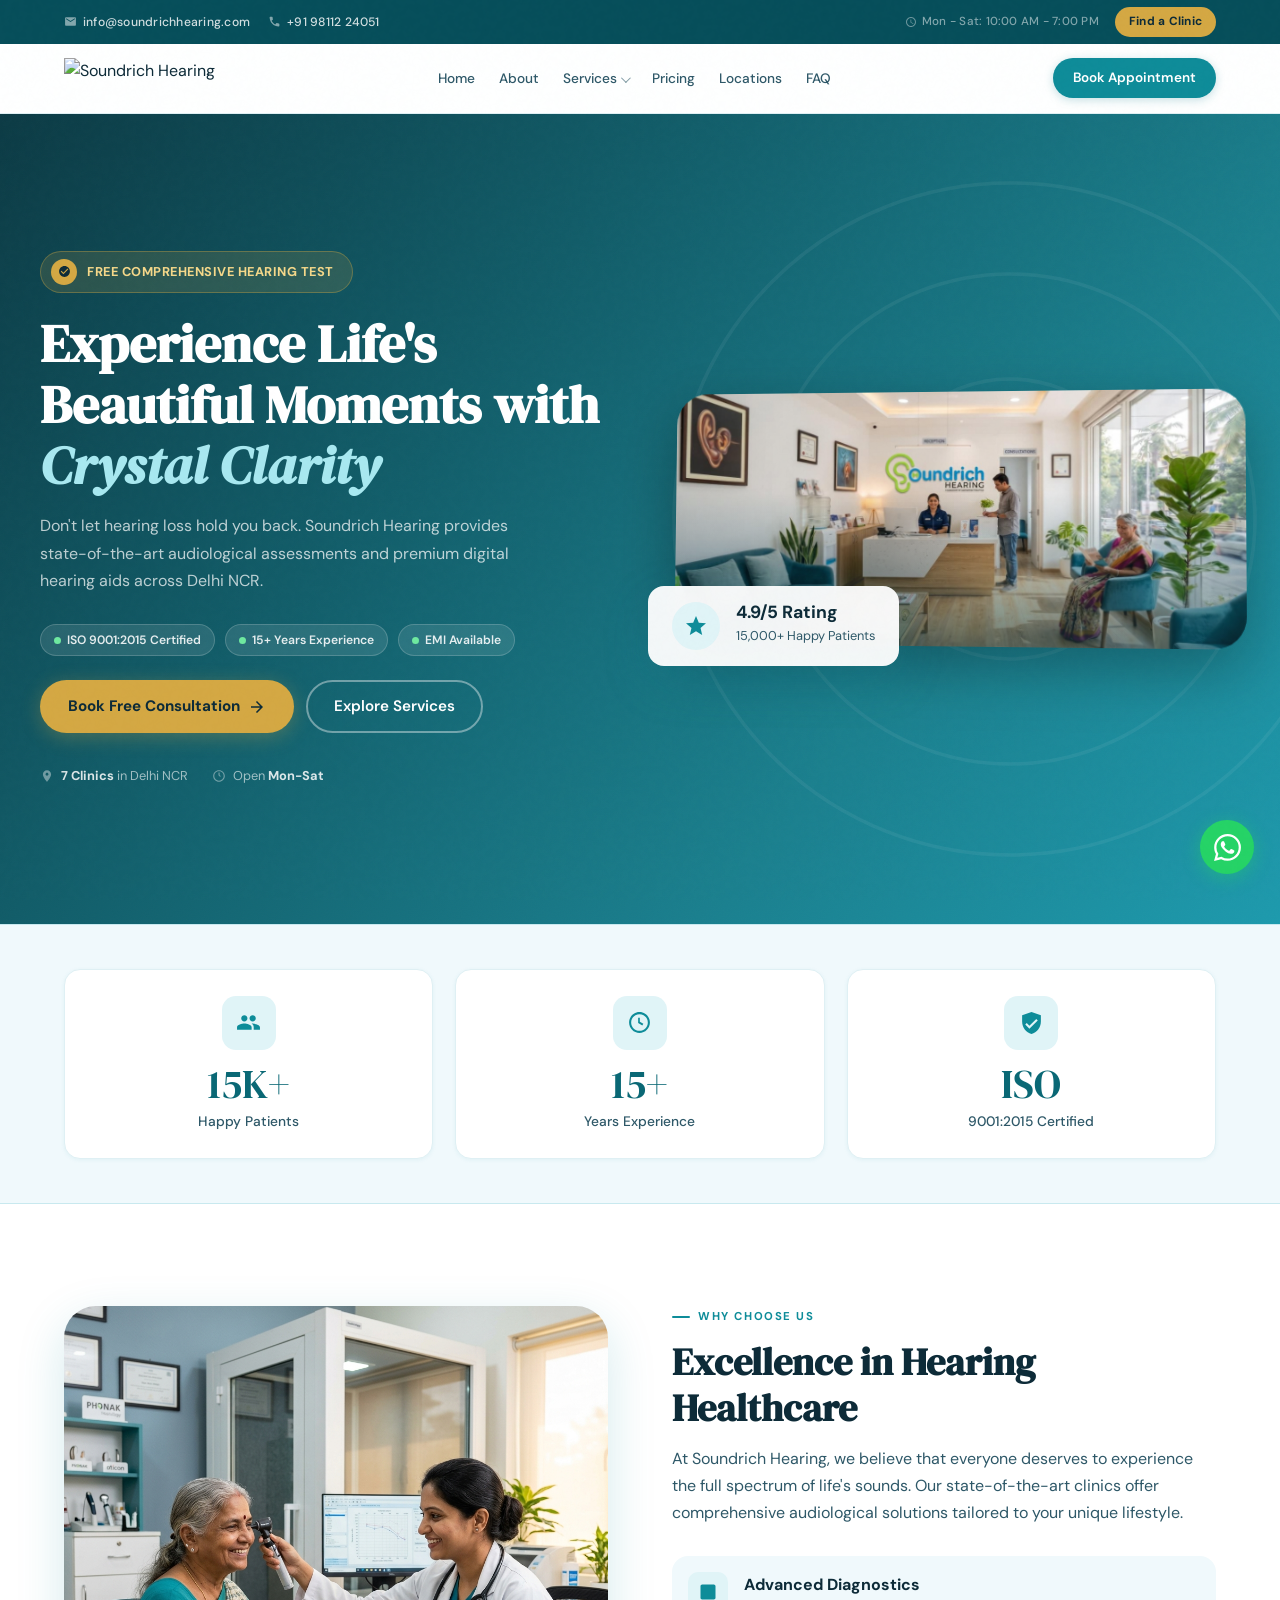
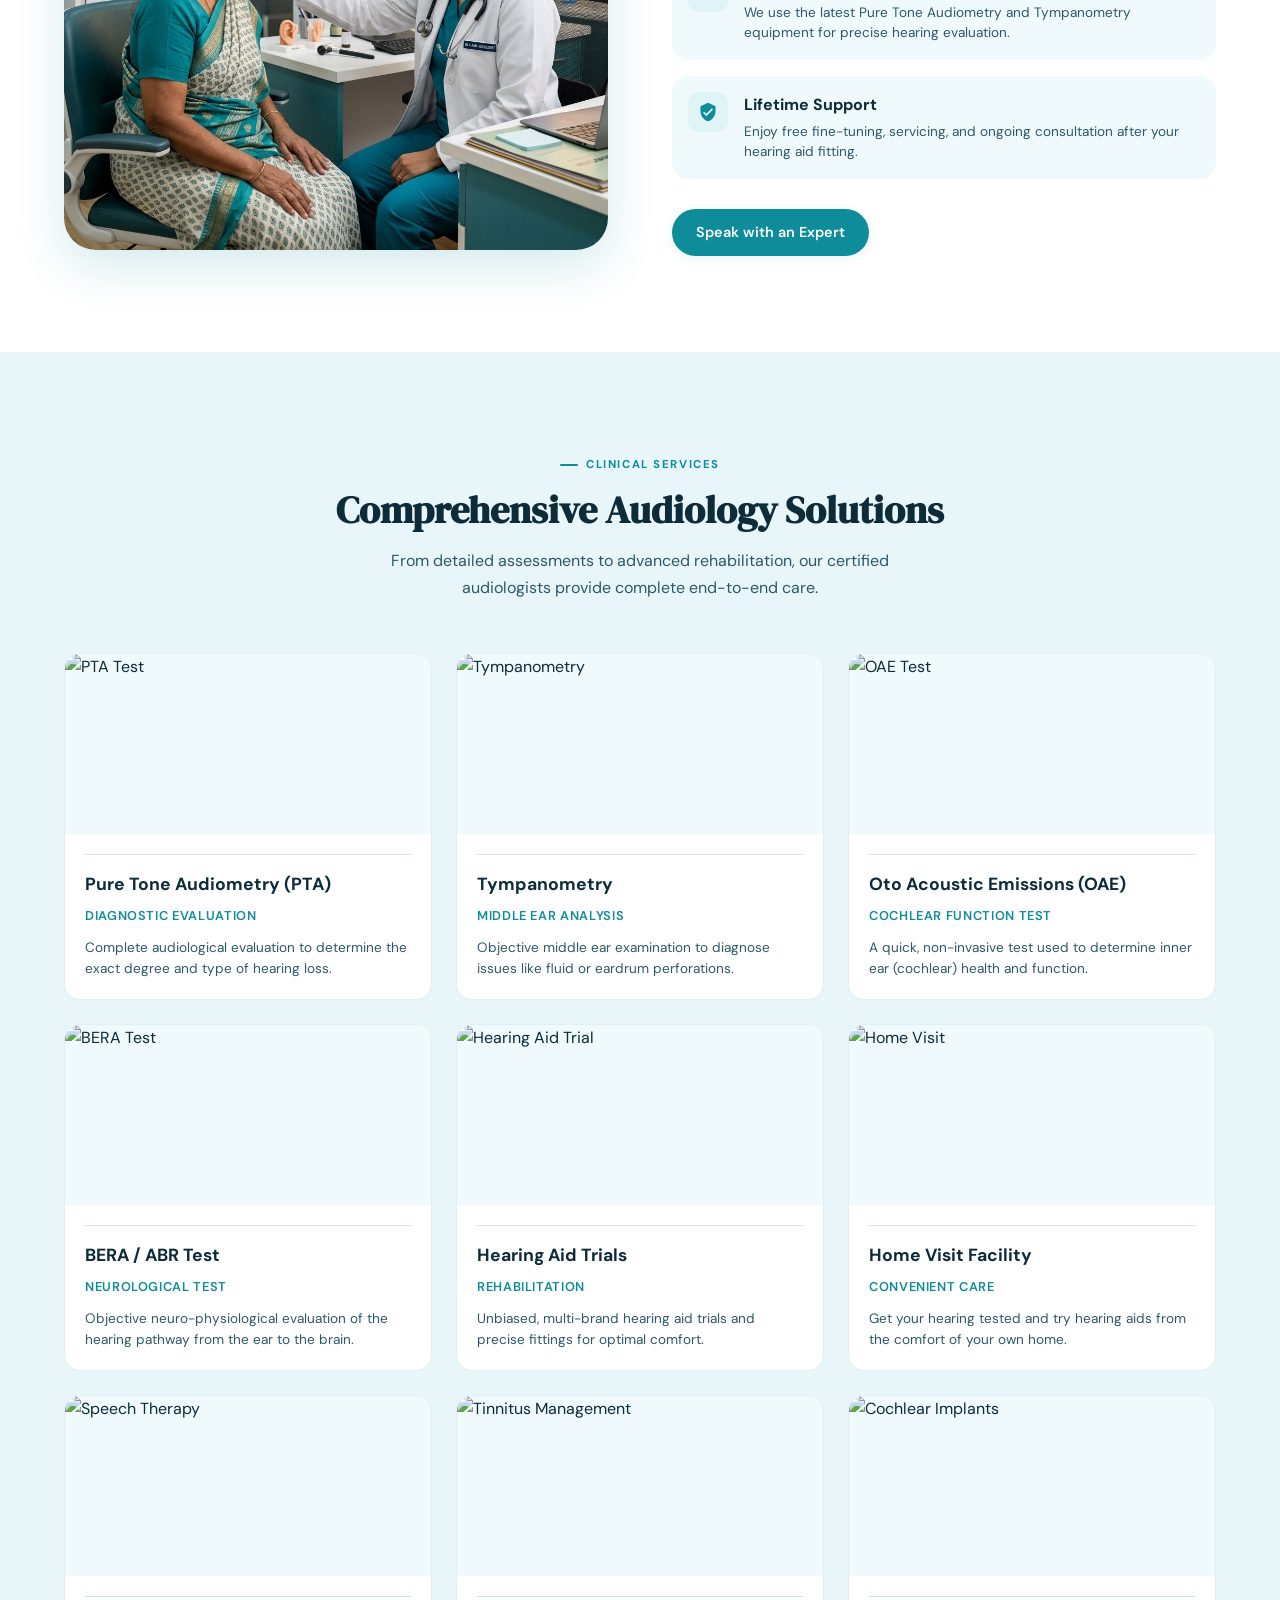
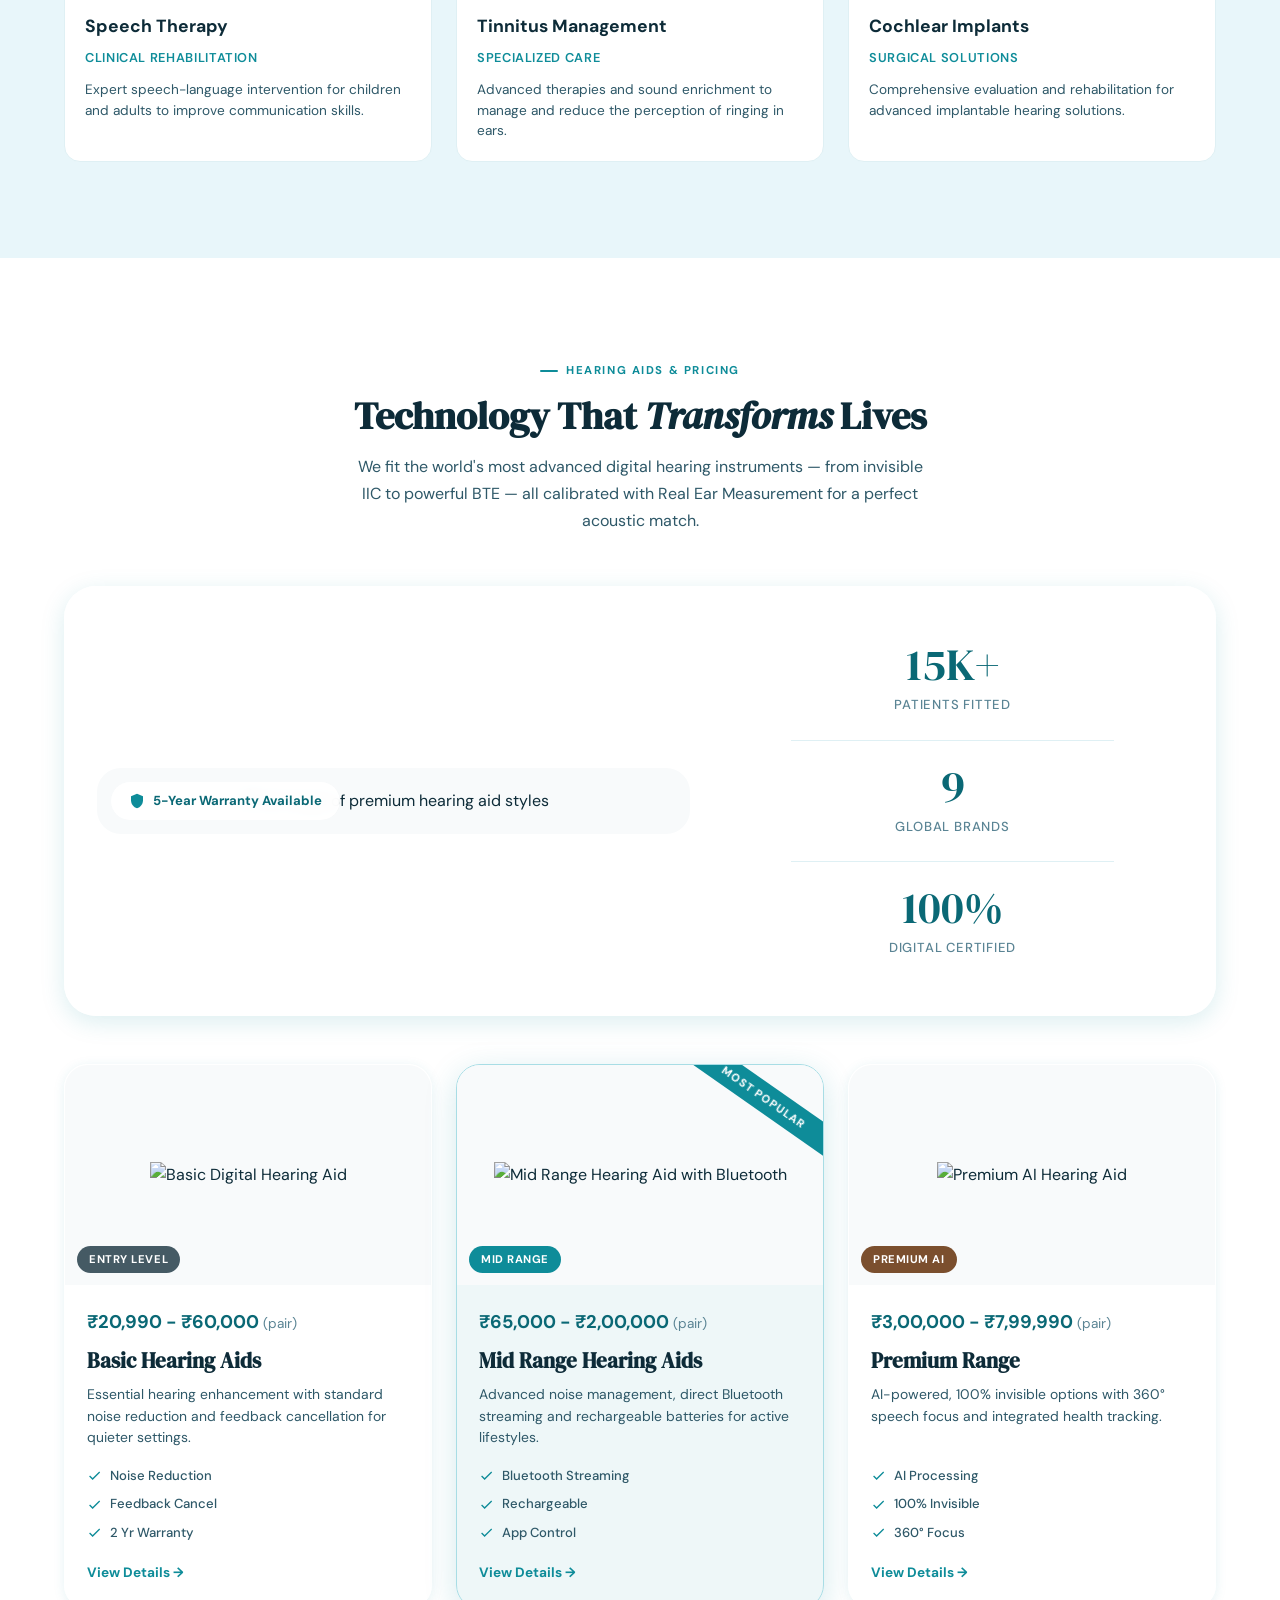
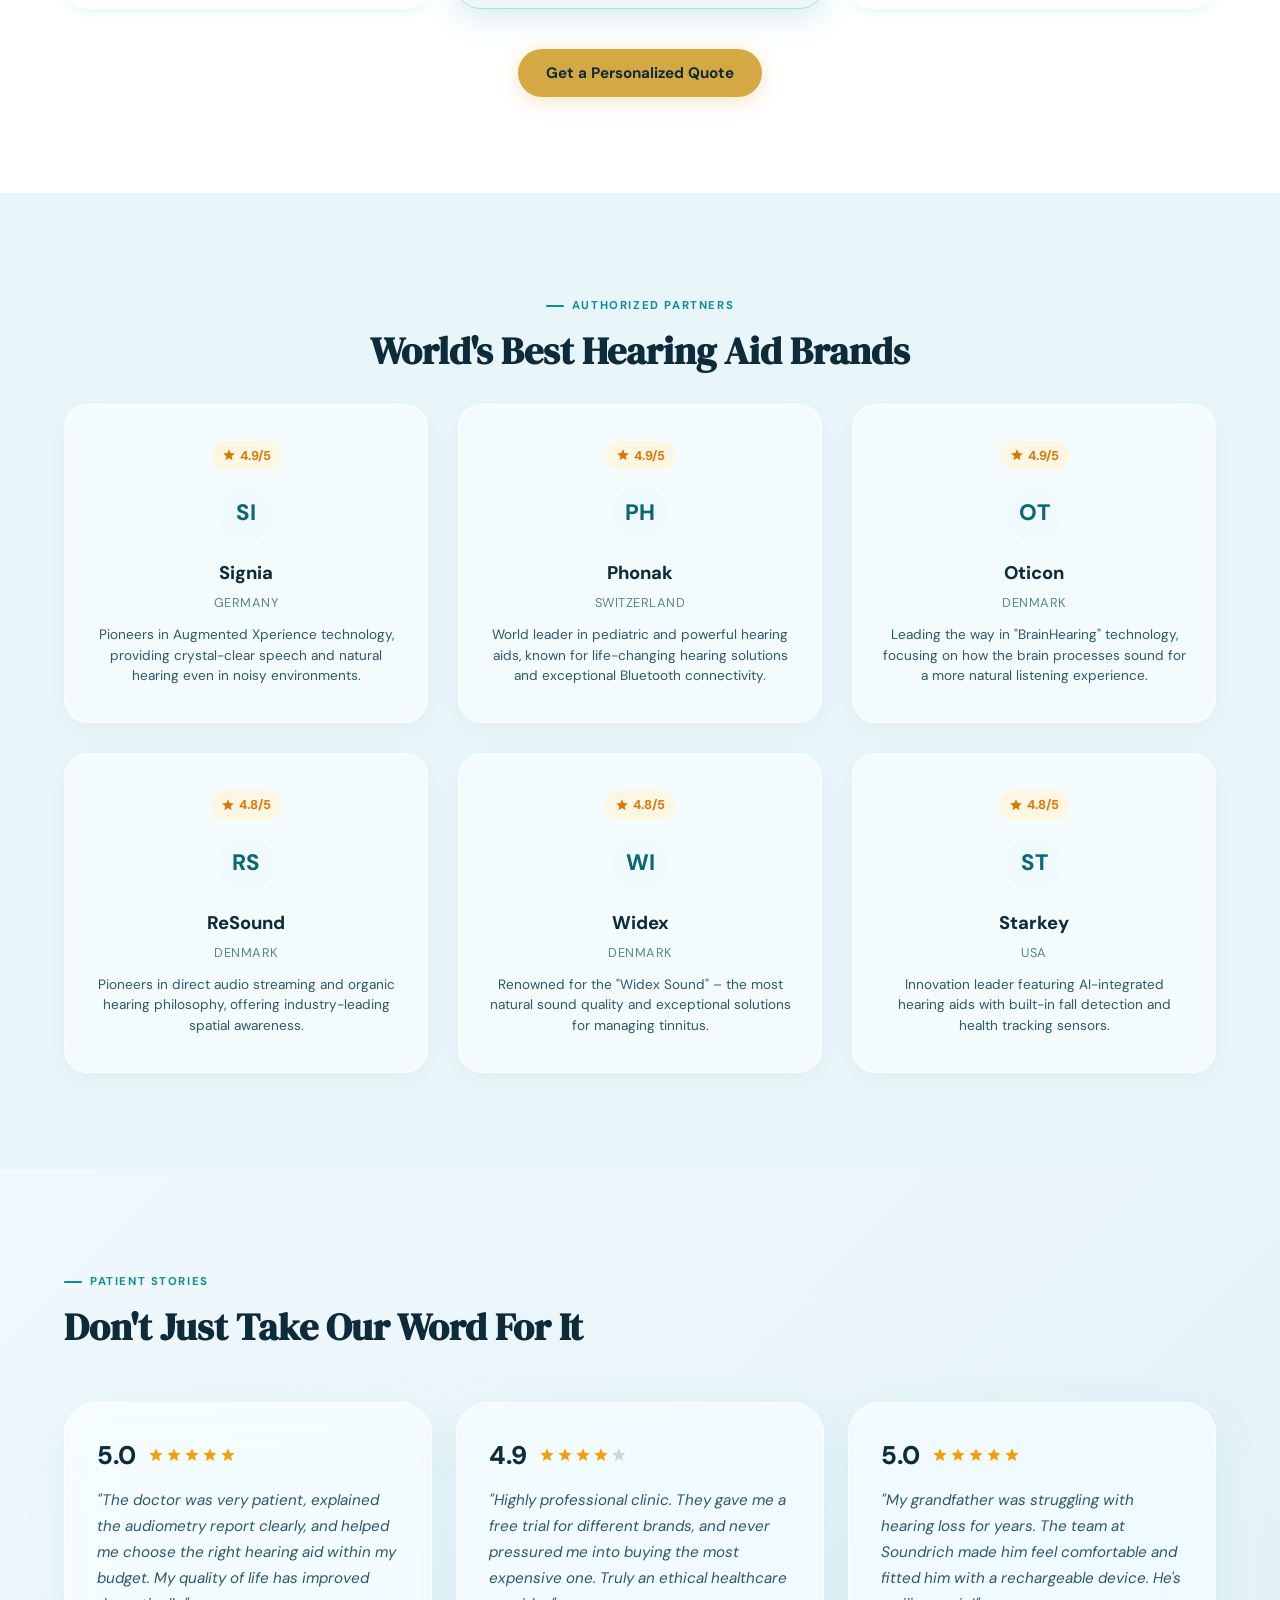
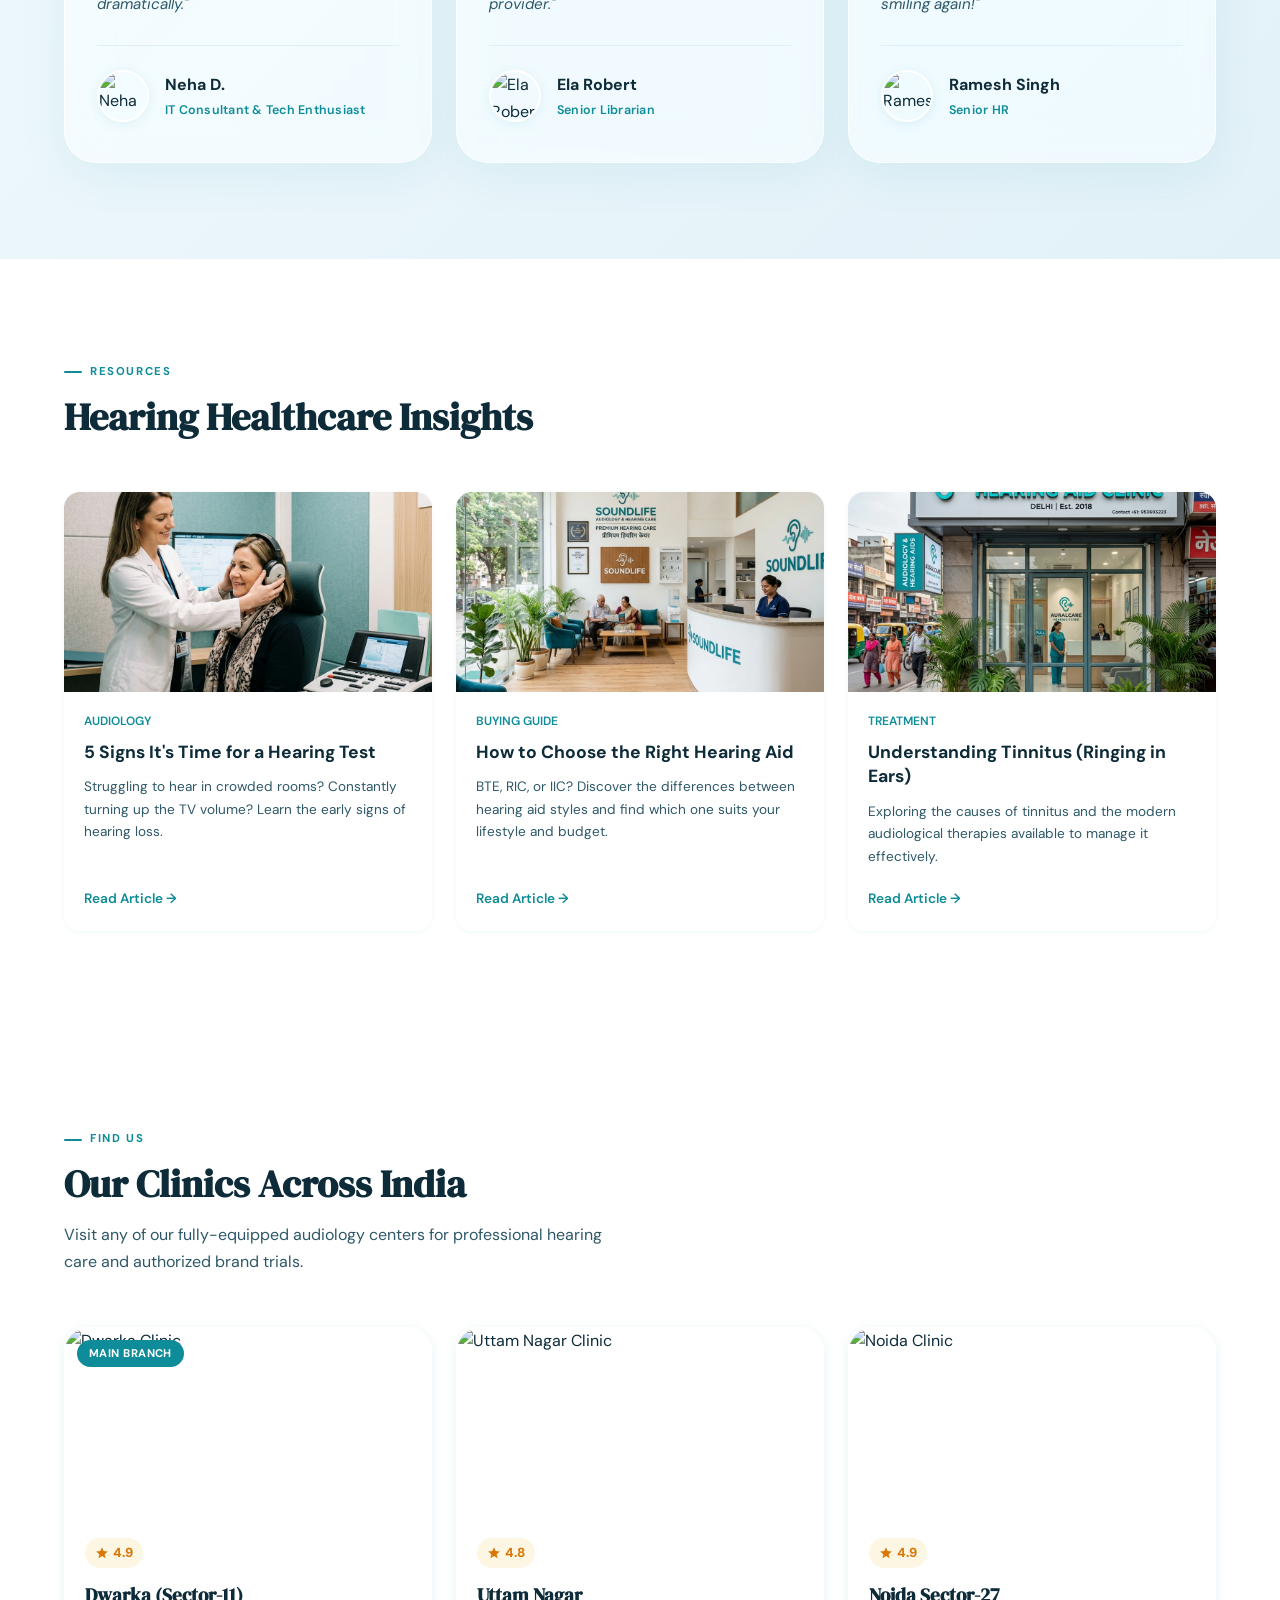
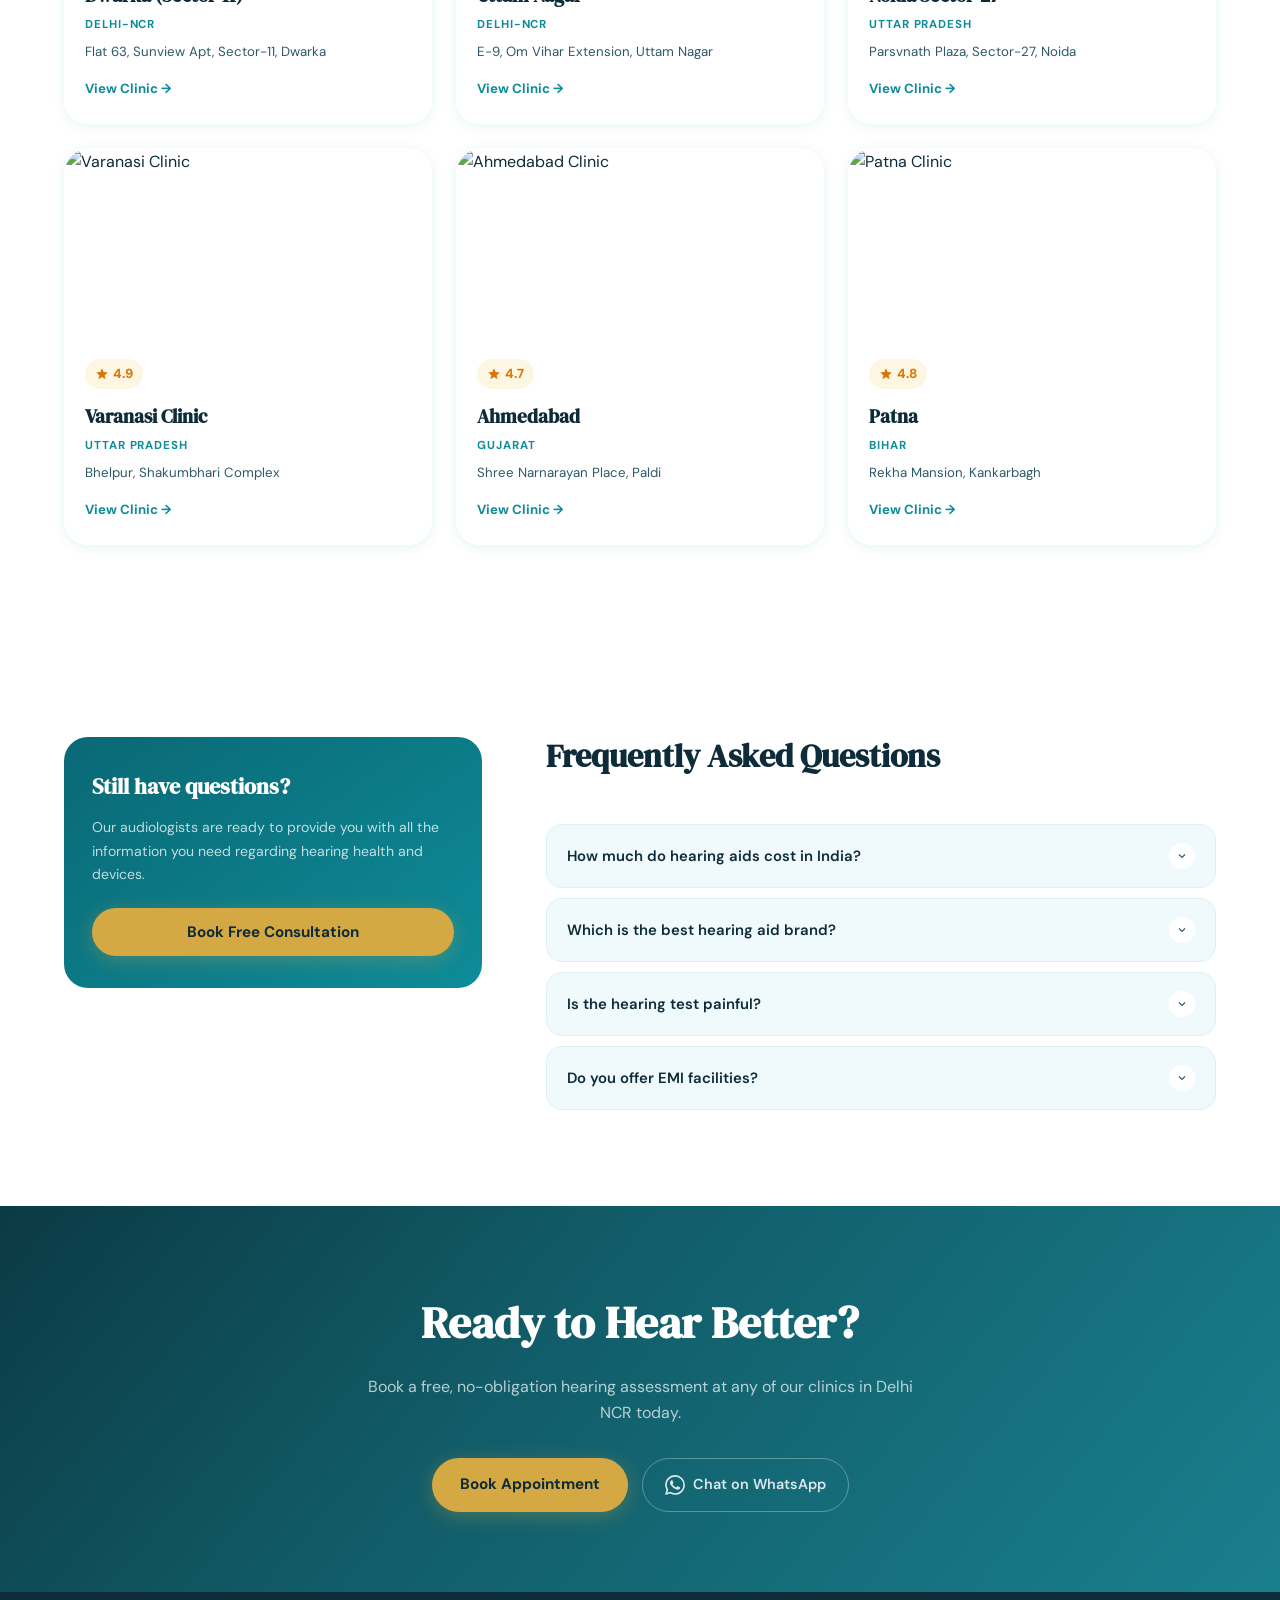
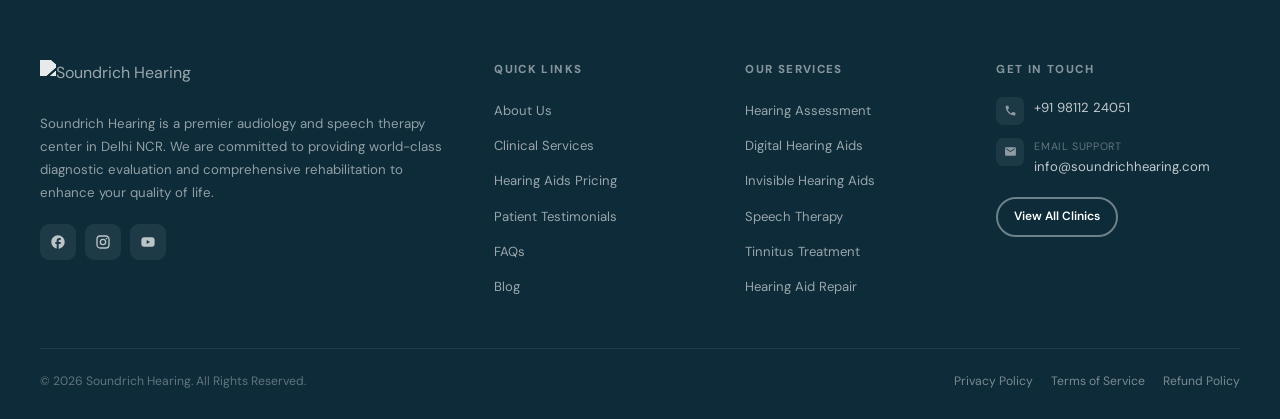
==== soundrichhearing.html @ 969d1fbb "Initial commit: Modernized Soundrich Hearing Platform with Premium UI/UX" ====
<!DOCTYPE html>
<html lang="en">
<head>
  <meta charset="UTF-8">
  <meta name="viewport" content="width=device-width, initial-scale=1.0">
  <title>Soundrich Hearing | Best Hearing Aid Clinic in Delhi NCR</title>
  <meta name="description" content="Regain the joy of clear hearing with Soundrich Hearing. Comprehensive audiological assessments, premium hearing aids, and expert care in Delhi NCR. Book a free consultation.">

  <link rel="preconnect" href="https://fonts.googleapis.com">
  <link rel="preconnect" href="https://fonts.gstatic.com" crossorigin>
  <link href="https://fonts.googleapis.com/css2?family=DM+Sans:ital,opsz,wght@0,9..40,400..800;1,9..40,400..800&family=DM+Serif+Display:ital@0;1&display=swap" rel="stylesheet">
  <link rel="stylesheet" href="css/style.css">
</head>
<body>

  <!-- Topbar -->
  <div class="topbar">
    <div class="topbar-inner">
      <div class="topbar-contacts">
        <a href="mailto:info@soundrichhearing.com">
          <svg viewBox="0 0 24 24"><path d="M20 4H4c-1.1 0-1.99.9-1.99 2L2 18c0 1.1.9 2 2 2h16c1.1 0 2-.9 2-2V6c0-1.1-.9-2-2-2zm0 4l-8 5-8-5V6l8 5 8-5v2z"/></svg>
          info@soundrichhearing.com
        </a>
        <a href="tel:+919811224051">
          <svg viewBox="0 0 24 24"><path d="M6.62 10.79c1.44 2.83 3.76 5.14 6.59 6.59l2.2-2.2c.27-.27.67-.36 1.02-.24 1.12.37 2.33.57 3.57.57.55 0 1 .45 1 1V20c0 .55-.45 1-1 1-9.39 0-17-7.61-17-17 0-.55.45-1 1-1h3.5c.55 0 1 .45 1 1 0 1.25.2 2.45.57 3.57.11.35.03.74-.25 1.02l-2.2 2.2z"/></svg>
          +91 98112 24051
        </a>
      </div>
      <div style="display:flex; gap:16px; align-items:center;">
        <div class="topbar-hours">
          <svg viewBox="0 0 24 24"><path d="M11.99 2C6.47 2 2 6.48 2 12s4.47 10 9.99 10C17.52 22 22 17.52 22 12S17.52 2 11.99 2zM12 20c-4.42 0-8-3.58-8-8s3.58-8 8-8 8 3.58 8 8-3.58 8-8 8z"/><path d="M12.5 7H11v6l5.25 3.15.75-1.23-4.5-2.67z"/></svg>
          Mon - Sat: 10:00 AM - 7:00 PM
        </div>
        <a href="#locations" class="topbar-cta">Find a Clinic</a>
      </div>
    </div>
  </div>

  <!-- Navbar -->
  <nav class="navbar">
    <div class="nav-inner">
      <a href="#" class="logo">
        <img src="https://soundrichhearing.com/wp-content/uploads/elementor/thumbs/Asset-2-pvvckdplpc6nk2jzfxk1hha4ytlk7x3pvp86x680sg.png" alt="Soundrich Hearing" class="logo-img">
      </a>

      <ul class="nav-links">
        <li><a href="#">Home</a></li>
        <li><a href="#about">About</a></li>
        <li class="has-drop">
          <a href="#services">Services</a>
          <div class="dropdown">
            <a href="#services">Hearing Assessment</a>
            <a href="#services">Hearing Aid Trial</a>
            <a href="#services">Speech Therapy</a>
            <a href="#services">Tinnitus Treatment</a>
          </div>
        </li>
        <li><a href="#pricing">Pricing</a></li>
        <li><a href="#locations">Locations</a></li>
        <li><a href="#faq">FAQ</a></li>
      </ul>

      <a href="javascript:void(0)" onclick="openConsultForm()" class="nav-btn">
        Book Appointment
      </a>

      <button class="hamburger" id="hamburgerBtn" aria-expanded="false" aria-label="Menu">
        <span></span><span></span><span></span>
      </button>
    </div>
  </nav>

  <!-- Mobile Menu -->
  <div class="mobile-menu" id="mobileMenu">
    <div class="mm-section-title">Menu</div>
    <a href="#">Home</a>
    <a href="#about">About Soundrich</a>
    <a href="#services">Our Services</a>
    <a href="#pricing">Pricing & Plans</a>
    <a href="#locations">Our Clinics</a>
    <a href="#faq">FAQs</a>

    <a href="javascript:void(0)" onclick="openConsultForm()" class="mm-cta">Book Free Consultation</a>

    <div class="mm-contact">
      <div class="mm-section-title" style="padding-top:0;">Contact Support</div>
      <a href="tel:+919811224051">+91 98112 24051</a>
      <a href="mailto:info@soundrichhearing.com">info@soundrichhearing.com</a>
    </div>
  </div>

  <!-- Hero Section -->
  <section class="hero">
    <div class="hero-rings">
      <svg viewBox="0 0 100 100" width="100%" height="100%">
        <circle cx="50" cy="50" r="20" stroke-width="0.5"/>
        <circle cx="50" cy="50" r="35" stroke-width="0.5"/>
        <circle cx="50" cy="50" r="48" stroke-width="0.5"/>
      </svg>
    </div>

    <div class="hero-inner">
      <div class="hero-content reveal">
        <div class="hero-offer-pill">
          <div class="offer-dot">
            <svg viewBox="0 0 24 24"><path d="M12 2C6.48 2 2 6.48 2 12s4.48 10 10 10 10-4.48 10-10S17.52 2 12 2zm-2 15l-5-5 1.41-1.41L10 14.17l7.59-7.59L19 8l-9 9z"/></svg>
          </div>
          <span class="offer-text">Free Comprehensive Hearing Test</span>
        </div>

        <h1>Experience Life's Beautiful Moments with <em>Crystal Clarity</em></h1>
        <p class="hero-sub">Don't let hearing loss hold you back. Soundrich Hearing provides state-of-the-art audiological assessments and premium digital hearing aids across Delhi NCR.</p>

        <div class="hero-trust-row">
          <div class="hero-badge-pill"><div class="bp-dot"></div> ISO 9001:2015 Certified</div>
          <div class="hero-badge-pill"><div class="bp-dot"></div> 15+ Years Experience</div>
          <div class="hero-badge-pill"><div class="bp-dot"></div> EMI Available</div>
        </div>

        <div class="hero-actions">
          <a href="javascript:void(0)" onclick="openConsultForm()" class="btn-gold">
            Book Free Consultation
            <svg viewBox="0 0 24 24" width="18" height="18" fill="currentColor"><path d="M12 4l-1.41 1.41L16.17 11H4v2h12.17l-5.58 5.59L12 20l8-8z"/></svg>
          </a>
          <a href="#services" class="btn-ghost-white">Explore Services</a>
        </div>

        <div class="hero-quick-info">
          <div class="hero-qi">
            <svg viewBox="0 0 24 24"><path d="M12 2C8.13 2 5 5.13 5 9c0 5.25 7 13 7 13s7-7.75 7-13c0-3.87-3.13-7-7-7zm0 9.5c-1.38 0-2.5-1.12-2.5-2.5s1.12-2.5 2.5-2.5 2.5 1.12 2.5 2.5-1.12 2.5-2.5 2.5z"/></svg>
            <span><strong>7 Clinics</strong> in Delhi NCR</span>
          </div>
          <div class="hero-qi">
            <svg viewBox="0 0 24 24"><path d="M11.99 2C6.47 2 2 6.48 2 12s4.47 10 9.99 10C17.52 22 22 17.52 22 12S17.52 2 11.99 2zM12 20c-4.42 0-8-3.58-8-8s3.58-8 8-8 8 3.58 8 8-3.58 8-8 8zm3.28-7.72l-2.2-2.2V6h-2v4.8l2.62 2.62 1.58-1.14z"/></svg>
            <span>Open <strong>Mon-Sat</strong></span>
          </div>
        </div>
      </div>

      <div class="hero-visual reveal reveal-d2">
        <div class="hero-img-wrap">
          <img src="images/main-clinic-banner.jpeg" alt="Soundrich Hearing Clinic Reception">
          <div class="hero-img-overlay"></div>
        </div>

        <div class="hero-float-card">
          <div class="hfc-icon">
            <svg viewBox="0 0 24 24"><path d="M12 17.27L18.18 21l-1.64-7.03L22 9.24l-7.19-.61L12 2 9.19 8.63 2 9.24l5.46 4.73L5.82 21z"/></svg>
          </div>
          <div class="hfc-text">
            <strong>4.9/5 Rating</strong>
            <span>15,000+ Happy Patients</span>
          </div>
        </div>
      </div>
    </div>
  </section>

  <!-- Trust Strip -->
  <section class="trust-strip">
    <div class="section-inner">
      <div class="trust-card reveal">
        <div class="tc-icon"><svg viewBox="0 0 24 24"><path d="M16 11c1.66 0 2.99-1.34 2.99-3S17.66 5 16 5c-1.66 0-3 1.34-3 3s1.34 3 3 3zm-8 0c1.66 0 2.99-1.34 2.99-3S9.66 5 8 5C6.34 5 5 6.34 5 8s1.34 3 3 3zm0 2c-2.33 0-7 1.17-7 3.5V19h14v-2.5c0-2.33-4.67-3.5-7-3.5zm8 0c-.29 0-.62.02-.97.05 1.16.84 1.97 1.97 1.97 3.45V19h6v-2.5c0-2.33-4.67-3.5-7-3.5z"/></svg></div>
        <div class="tc-num">15K+</div>
        <div class="tc-label">Happy Patients</div>
      </div>
      <div class="trust-card reveal reveal-d1">
        <div class="tc-icon"><svg viewBox="0 0 24 24"><path d="M11.99 2C6.47 2 2 6.48 2 12s4.47 10 9.99 10C17.52 22 22 17.52 22 12S17.52 2 11.99 2zM12 20c-4.42 0-8-3.58-8-8s3.58-8 8-8 8 3.58 8 8-3.58 8-8 8zm.3-12.5h-1.6v5l4 2.4 1-1.6-3.4-2V7.5z"/></svg></div>
        <div class="tc-num">15+</div>
        <div class="tc-label">Years Experience</div>
      </div>
      <div class="trust-card reveal reveal-d2">
        <div class="tc-icon"><svg viewBox="0 0 24 24"><path d="M12 2L3 5v6c0 5.55 3.84 10.74 9 12 5.16-1.26 9-6.45 9-12V5l-9-3zm-2 16l-4-4 1.41-1.41L10 15.17l6.59-6.59L18 10l-8 8z"/></svg></div>
        <div class="tc-num">ISO</div>
        <div class="tc-label">9001:2015 Certified</div>
      </div>
    </div>
  </section>

  <!-- About / Why Us -->
  <section class="why-us" id="about">
    <div class="section-inner why-grid">
      <div class="why-img reveal">
        <img src="images/hero-consultation.png" alt="Audiologist examining patient">
      </div>
      <div class="why-content reveal reveal-d1">
        <div class="section-header" style="margin-bottom: 30px;">
          <span class="section-label">Why Choose Us</span>
          <h2 class="section-title">Excellence in Hearing Healthcare</h2>
          <p class="section-sub">At Soundrich Hearing, we believe that everyone deserves to experience the full spectrum of life's sounds. Our state-of-the-art clinics offer comprehensive audiological solutions tailored to your unique lifestyle.</p>
        </div>

        <ul class="why-list">
          <li>
            <div class="wl-icon">
              <svg viewBox="0 0 24 24"><path d="M19 3H5c-1.1 0-2 .9-2 2v14c0 1.1.9 2 2 2h14c1.1 0 2-.9 2-2V5c0-1.1-.9-2-2-2zm-7 9h-2V7h-2v5H6v2h2v5h2v-5h2v-2z"/></svg>
            </div>
            <div class="wl-content">
              <h4>Advanced Diagnostics</h4>
              <p>We use the latest Pure Tone Audiometry and Tympanometry equipment for precise hearing evaluation.</p>
            </div>
          </li>
          <li>
            <div class="wl-icon">
              <svg viewBox="0 0 24 24"><path d="M12 1L3 5v6c0 5.55 3.84 10.74 9 12 5.16-1.26 9-6.45 9-12V5l-9-4zm-2 16l-4-4 1.41-1.41L10 14.17l6.59-6.59L18 9l-8 8z"/></svg>
            </div>
            <div class="wl-content">
              <h4>Lifetime Support</h4>
              <p>Enjoy free fine-tuning, servicing, and ongoing consultation after your hearing aid fitting.</p>
            </div>
          </li>
        </ul>

        <a href="tel:+919811224051" class="btn-teal">Speak with an Expert</a>
      </div>
    </div>
  </section>

  <!-- Services Section -->
  <section class="services" id="services">
    <div class="section-inner">
      <div class="section-header text-center reveal" style="text-align: center;">
        <span class="section-label" style="justify-content: center;">Clinical Services</span>
        <h2 class="section-title">Comprehensive Audiology Solutions</h2>
        <p class="section-sub" style="margin: 0 auto;">From detailed assessments to advanced rehabilitation, our certified audiologists provide complete end-to-end care.</p>
      </div>

      <div class="services-grid">
        <div class="unified-card reveal" onclick="openModal('Pure Tone Audiometry (PTA)', 'Diagnostic Evaluation', '<p>Pure Tone Audiometry (PTA) is the key hearing test used to identify hearing threshold levels. It enables our audiologists to determine the degree, type, and configuration of your hearing loss.</p><p>This test is completely painless and non-invasive, taking about 20-30 minutes. The results form the foundation for prescribing the correct hearing aid technology.</p>')">
          <img src="https://soundrichhearing.com/wp-content/uploads/2022/10/1.webp" alt="PTA Test" class="uc-img">
          <div class="uc-body">
            <hr class="uc-divider">
            <h3 class="uc-title">Pure Tone Audiometry (PTA)</h3>
            <div class="uc-sub">Diagnostic Evaluation</div>
            <div class="uc-bs">Complete audiological evaluation to determine the exact degree and type of hearing loss.</div>
          </div>
        </div>

        <div class="unified-card reveal reveal-d1" onclick="openModal('Tympanometry (Impedance Audiometry)', 'Middle Ear Analysis', '<p>Tympanometry is an objective test of middle-ear function. It is not a hearing test, but rather a measure of energy transmission through the middle ear.</p><ul><li>Diagnoses fluid in the middle ear</li><li>Identifies eardrum perforations</li><li>Detects issues with the ossicular bones</li></ul>')">
          <img src="https://soundrichhearing.com/wp-content/uploads/2022/10/Tympanometry-Impedance-Audiometry.webp" alt="Tympanometry" class="uc-img">
          <div class="uc-body">
            <hr class="uc-divider">
            <h3 class="uc-title">Tympanometry</h3>
            <div class="uc-sub">Middle Ear Analysis</div>
            <div class="uc-bs">Objective middle ear examination to diagnose issues like fluid or eardrum perforations.</div>
          </div>
        </div>

        <div class="unified-card reveal reveal-d2" onclick="openModal('Oto Acoustic Emissions (OAE)', 'Cochlear Function Test', '<p>OAEs are sounds given off by the inner ear when the cochlea is stimulated by a sound. When sound stimulates the cochlea, the outer hair cells vibrate. The vibration produces a nearly inaudible sound that echoes back into the middle ear.</p><p>This test is often used for newborn hearing screenings and assessing inner ear health.</p>')">
          <img src="https://soundrichhearing.com/wp-content/uploads/2022/10/Oto-Acoustic-Emissions-OAE.webp" alt="OAE Test" class="uc-img">
          <div class="uc-body">
            <hr class="uc-divider">
            <h3 class="uc-title">Oto Acoustic Emissions (OAE)</h3>
            <div class="uc-sub">Cochlear Function Test</div>
            <div class="uc-bs">A quick, non-invasive test used to determine inner ear (cochlear) health and function.</div>
          </div>
        </div>

        <div class="unified-card reveal" onclick="openModal('Brain Evoked Response Audiometry (BERA)', 'Neurological Test', '<p>BERA is an objective neuro-physiological method for the evaluation of the hearing threshold and diagnosing retrocochlear lesions.</p><p>It is particularly useful for infants, young children, or patients who cannot respond to conventional behavioral audiometry.</p>')">
          <img src="https://soundrichhearing.com/wp-content/uploads/2022/10/Brain-Evoked-Response-Audiometry-BERA.webp" alt="BERA Test" class="uc-img">
          <div class="uc-body">
            <hr class="uc-divider">
            <h3 class="uc-title">BERA / ABR Test</h3>
            <div class="uc-sub">Neurological Test</div>
            <div class="uc-bs">Objective neuro-physiological evaluation of the hearing pathway from the ear to the brain.</div>
          </div>
        </div>

        <div class="unified-card reveal reveal-d1" onclick="openModal('Hearing Aid Trials & Fittings', 'Rehabilitation', '<p>Experience the difference before you buy. We offer unbiased, multi-brand hearing aid trials in clinical and real-world environments.</p><p>Our precise fitting process uses Real Ear Measurement (REM) to ensure your devices are perfectly tuned to your specific acoustic profile.</p>')">
          <img src="https://soundrichhearing.com/wp-content/uploads/2022/10/2020_TH19-LandingPage-Lineup.webp" alt="Hearing Aid Trial" class="uc-img">
          <div class="uc-body">
            <hr class="uc-divider">
            <h3 class="uc-title">Hearing Aid Trials</h3>
            <div class="uc-sub">Rehabilitation</div>
            <div class="uc-bs">Unbiased, multi-brand hearing aid trials and precise fittings for optimal comfort.</div>
          </div>
        </div>

        <div class="unified-card reveal reveal-d2" onclick="openModal('Home Visit Facility', 'Convenient Care', '<p>We understand that visiting a clinic might not be possible for everyone, especially elderly patients.</p><p>Soundrich Hearing offers comprehensive home visit facilities across Delhi NCR. Our audiologists bring portable, state-of-the-art diagnostic equipment directly to your doorstep for testing and hearing aid trials.</p>')">
          <img src="https://soundrichhearing.com/wp-content/uploads/2022/10/2.webp" alt="Home Visit" class="uc-img">
          <div class="uc-body">
            <hr class="uc-divider">
            <h3 class="uc-title">Home Visit Facility</h3>
            <div class="uc-sub">Convenient Care</div>
            <div class="uc-bs">Get your hearing tested and try hearing aids from the comfort of your own home.</div>
          </div>
        </div>

        <div class="unified-card reveal" onclick="openModal('Speech Therapy', 'Clinical Rehabilitation', '<p>Our speech-language pathologists provide comprehensive evaluation and treatment for various communication disorders.</p><ul><li>Articulation Therapy</li><li>Fluency Management</li><li>Voice Therapy</li><li>Language Intervention</li></ul>')">
          <img src="https://soundrichhearing.com/wp-content/uploads/2022/10/Brain-Evoked-Response-Audiometry-BERA.webp" alt="Speech Therapy" class="uc-img">
          <div class="uc-body">
            <hr class="uc-divider">
            <h3 class="uc-title">Speech Therapy</h3>
            <div class="uc-sub">Clinical Rehabilitation</div>
            <div class="uc-bs">Expert speech-language intervention for children and adults to improve communication skills.</div>
          </div>
        </div>

        <div class="unified-card reveal reveal-d1" onclick="openModal('Tinnitus Management', 'Specialized Care', '<p>Tinnitus can be distressing. Our management program uses a combination of sound therapy, counseling, and specialized hearing aids.</p><p>We help you habituate to the sound and regain control over your auditory environment.</p>')">
          <img src="https://soundrichhearing.com/wp-content/uploads/2022/10/Oto-Acoustic-Emissions-OAE.webp" alt="Tinnitus Management" class="uc-img">
          <div class="uc-body">
            <hr class="uc-divider">
            <h3 class="uc-title">Tinnitus Management</h3>
            <div class="uc-sub">Specialized Care</div>
            <div class="uc-bs">Advanced therapies and sound enrichment to manage and reduce the perception of ringing in ears.</div>
          </div>
        </div>

        <div class="unified-card reveal reveal-d2" onclick="openModal('Cochlear Implants', 'Surgical Solutions', '<p>For severe-to-profound hearing loss where hearing aids are no longer sufficient, Cochlear Implants offer a revolutionary solution.</p><p>Our team provides pre-surgical evaluation, surgical coordination, and post-surgical mapping and rehabilitation services.</p>')">
          <img src="https://soundrichhearing.com/wp-content/uploads/2022/10/1.webp" alt="Cochlear Implants" class="uc-img">
          <div class="uc-body">
            <hr class="uc-divider">
            <h3 class="uc-title">Cochlear Implants</h3>
            <div class="uc-sub">Surgical Solutions</div>
            <div class="uc-bs">Comprehensive evaluation and rehabilitation for advanced implantable hearing solutions.</div>
          </div>
        </div>
      </div>
    </div>
  </section>

  <!-- Products & Pricing -->
  <section class="products" id="pricing">
    <div class="section-inner">
      <div class="section-header text-center reveal" style="text-align: center;">
        <span class="section-label" style="justify-content: center;">Hearing Aids &amp; Pricing</span>
        <h2 class="section-title">Technology That <em>Transforms</em> Lives</h2>
        <p class="section-sub" style="margin: 0 auto; max-width: 580px;">We fit the world's most advanced digital hearing instruments — from invisible IIC to powerful BTE — all calibrated with Real Ear Measurement for a perfect acoustic match.</p>
      </div>

      <div class="product-hero-row reveal">
        <div class="product-hero-img">
          <img src="https://soundrichhearing.com/wp-content/uploads/2022/10/2020_TH19-LandingPage-Lineup.webp" alt="Full range of premium hearing aid styles">
          <div class="product-hero-badge">
            <svg viewBox="0 0 24 24"><path d="M12 1L3 5v6c0 5.55 3.84 10.74 9 12 5.16-1.26 9-6.45 9-12V5l-9-4z"/></svg>
            <span>5-Year Warranty Available</span>
          </div>
        </div>
        <div class="product-hero-stats">
          <div class="phi-stat">
            <span class="phi-num">15K+</span>
            <span class="phi-label">Patients Fitted</span>
          </div>
          <div class="phi-divider"></div>
          <div class="phi-stat">
            <span class="phi-num">9</span>
            <span class="phi-label">Global Brands</span>
          </div>
          <div class="phi-divider"></div>
          <div class="phi-stat">
            <span class="phi-num">100%</span>
            <span class="phi-label">Digital Certified</span>
          </div>
        </div>
      </div>

      <div class="pricing-grid">
        <!-- Basic -->
        <div class="price-card-v2 reveal" onclick="openModal('Basic Digital Hearing Aids', '₹20,990 - ₹60,000 (pair)', '<p>Essential digital clarity for those primarily engaging in quieter environments and personal conversations.</p><div class=modal-tech-specs><strong>Clinical Specifications:</strong><ul><li>4-8 Signal Processing Channels</li><li>Basic Feedback Cancellation (Anti-Whistle)</li><li>Directional Microphone Technology</li><li>Telecoil Support for Loop Systems</li><li>Standard Moisture Resistance</li></ul><strong>What is included:</strong><ul><li>2 Years Clinic Warranty</li><li>Free 1st Month Adjustments</li><li>Standard Battery Pack / Charger</li></ul></div>')">
          <div class="pcv2-img-wrap">
            <img src="https://soundrichhearing.com/wp-content/uploads/2022/10/1.webp" alt="Basic Digital Hearing Aid">
            <span class="pcv2-tier-badge">Entry Level</span>
          </div>
          <div class="pcv2-body">
            <div class="pcv2-price-tag"><strong>&#8377;20,990 - &#8377;60,000</strong> <span>(pair)</span></div>
            <h3 class="pcv2-title">Basic Hearing Aids</h3>
            <p class="pcv2-desc">Essential hearing enhancement with standard noise reduction and feedback cancellation for quieter settings.</p>
            <div class="pcv2-features">
              <span><svg viewBox="0 0 24 24"><path d="M9 16.17L4.83 12l-1.42 1.41L9 19 21 7l-1.41-1.41z"/></svg> Noise Reduction</span>
              <span><svg viewBox="0 0 24 24"><path d="M9 16.17L4.83 12l-1.42 1.41L9 19 21 7l-1.41-1.41z"/></svg> Feedback Cancel</span>
              <span><svg viewBox="0 0 24 24"><path d="M9 16.17L4.83 12l-1.42 1.41L9 19 21 7l-1.41-1.41z"/></svg> 2 Yr Warranty</span>
            </div>
            <span class="pcv2-cta">View Details &rarr;</span>
          </div>
        </div>

        <!-- Mid Range -->
        <div class="price-card-v2 featured-v2 reveal reveal-d1" onclick="openModal('Mid Range Smart Hearing', '₹65,000 - ₹2,00,000 (pair)', '<p>Advanced signal processing and seamless smartphone integration for active individuals who frequent restaurants and meetings.</p><div class=modal-tech-specs><strong>Clinical Specifications:</strong><ul><li>12-16 Signal Processing Channels</li><li>Direct Streaming for iOS &amp; Android (MFi/ASHA)</li><li>Automatic Environment Classification</li><li>Rechargeable Lithium-Ion Battery Technology</li><li>Advanced Wind Noise Management</li></ul><strong>Included Services:</strong><ul><li>3-4 Years Comprehensive Warranty</li><li>Free Lifetime Adjustments</li><li>Personalized App-based Fine-tuning</li></ul></div>')">
          <div class="pcv2-popular-ribbon">Most Popular</div>
          <div class="pcv2-img-wrap">
            <img src="https://soundrichhearing.com/wp-content/uploads/2022/10/2020_TH19-LandingPage-Lineup.webp" alt="Mid Range Hearing Aid with Bluetooth">
            <span class="pcv2-tier-badge" style="background: var(--teal);">Mid Range</span>
          </div>
          <div class="pcv2-body">
            <div class="pcv2-price-tag"><strong>&#8377;65,000 - &#8377;2,00,000</strong> <span>(pair)</span></div>
            <h3 class="pcv2-title">Mid Range Hearing Aids</h3>
            <p class="pcv2-desc">Advanced noise management, direct Bluetooth streaming and rechargeable batteries for active lifestyles.</p>
            <div class="pcv2-features">
              <span><svg viewBox="0 0 24 24"><path d="M9 16.17L4.83 12l-1.42 1.41L9 19 21 7l-1.41-1.41z"/></svg> Bluetooth Streaming</span>
              <span><svg viewBox="0 0 24 24"><path d="M9 16.17L4.83 12l-1.42 1.41L9 19 21 7l-1.41-1.41z"/></svg> Rechargeable</span>
              <span><svg viewBox="0 0 24 24"><path d="M9 16.17L4.83 12l-1.42 1.41L9 19 21 7l-1.41-1.41z"/></svg> App Control</span>
            </div>
            <span class="pcv2-cta">View Details &rarr;</span>
          </div>
        </div>

        <!-- Premium -->
        <div class="price-card-v2 reveal reveal-d2" onclick="openModal('Premium Range AI', '₹3,00,000 - ₹7,99,990 (pair)', '<p>The pinnacle of audiological science, utilizing Deep Neural Networks (DNN) to mimic natural brain-hearing.</p><div class=modal-tech-specs><strong>State-of-the-Art Tech:</strong><ul><li>20-48 Processing Channels for studio-grade audio</li><li>AI-Powered Environment Classification</li><li>Acoustic Motion Sensors for tracking movement</li><li>100% Invisible Custom-molded (IIC) options</li><li>360&deg; Spatial Speech Focus</li></ul><strong>VIP Benefits:</strong><ul><li>5 Years Comprehensive Warranty</li><li>VIP Priority Home Service</li><li>Annual Health Tracking Reports via AI sensors</li></ul></div>')">
          <div class="pcv2-img-wrap">
            <img src="https://soundrichhearing.com/wp-content/uploads/2022/10/Brain-Evoked-Response-Audiometry-BERA.webp" alt="Premium AI Hearing Aid">
            <span class="pcv2-tier-badge" style="background: #7b4f2e;">Premium AI</span>
          </div>
          <div class="pcv2-body">
            <div class="pcv2-price-tag"><strong>&#8377;3,00,000 - &#8377;7,99,990</strong> <span>(pair)</span></div>
            <h3 class="pcv2-title">Premium Range</h3>
            <p class="pcv2-desc">AI-powered, 100% invisible options with 360&deg; speech focus and integrated health tracking.</p>
            <div class="pcv2-features">
              <span><svg viewBox="0 0 24 24"><path d="M9 16.17L4.83 12l-1.42 1.41L9 19 21 7l-1.41-1.41z"/></svg> AI Processing</span>
              <span><svg viewBox="0 0 24 24"><path d="M9 16.17L4.83 12l-1.42 1.41L9 19 21 7l-1.41-1.41z"/></svg> 100% Invisible</span>
              <span><svg viewBox="0 0 24 24"><path d="M9 16.17L4.83 12l-1.42 1.41L9 19 21 7l-1.41-1.41z"/></svg> 360&deg; Focus</span>
            </div>
            <span class="pcv2-cta">View Details &rarr;</span>
          </div>
        </div>
      </div>

      <div style="text-align:center; margin-top: 40px;" class="reveal">
        <button onclick="openConsultForm()" class="btn-gold">Get a Personalized Quote</button>
      </div>
    </div>
  </section>

  <!-- Brands Section -->
  <section class="brands">
    <div class="section-inner">
      <div class="section-header text-center reveal" style="text-align: center; margin-bottom: 30px;">
        <span class="section-label" style="justify-content: center;">Authorized Partners</span>
        <h2 class="section-title">World's Best Hearing Aid Brands</h2>
      </div>
      <div class="brands-grid reveal reveal-d1">
        <!-- Signia -->
        <div class="brand-box">
          <div class="brand-rating">
            <svg viewBox="0 0 24 24"><path d="M12 17.27L18.18 21l-1.64-7.03L22 9.24l-7.19-.61L12 2 9.19 8.63 2 9.24l5.46 4.73L5.82 21z"/></svg>
            4.9/5
          </div>
          <div class="brand-logo-circ">SI</div>
          <h3 class="brand-name">Signia</h3>
          <span class="brand-country">Germany</span>
          <p class="brand-info">Pioneers in Augmented Xperience technology, providing crystal-clear speech and natural hearing even in noisy environments.</p>
        </div>
        
        <div class="brand-box">
          <div class="brand-rating">
            <svg viewBox="0 0 24 24"><path d="M12 17.27L18.18 21l-1.64-7.03L22 9.24l-7.19-.61L12 2 9.19 8.63 2 9.24l5.46 4.73L5.82 21z"/></svg>
            4.9/5
          </div>
          <div class="brand-logo-circ">PH</div>
          <h3 class="brand-name">Phonak</h3>
          <span class="brand-country">Switzerland</span>
          <p class="brand-info">World leader in pediatric and powerful hearing aids, known for life-changing hearing solutions and exceptional Bluetooth connectivity.</p>
        </div>

        <div class="brand-box">
          <div class="brand-rating">
            <svg viewBox="0 0 24 24"><path d="M12 17.27L18.18 21l-1.64-7.03L22 9.24l-7.19-.61L12 2 9.19 8.63 2 9.24l5.46 4.73L5.82 21z"/></svg>
            4.9/5
          </div>
          <div class="brand-logo-circ">OT</div>
          <h3 class="brand-name">Oticon</h3>
          <span class="brand-country">Denmark</span>
          <p class="brand-info">Leading the way in "BrainHearing" technology, focusing on how the brain processes sound for a more natural listening experience.</p>
        </div>

        <div class="brand-box">
          <div class="brand-rating">
            <svg viewBox="0 0 24 24"><path d="M12 17.27L18.18 21l-1.64-7.03L22 9.24l-7.19-.61L12 2 9.19 8.63 2 9.24l5.46 4.73L5.82 21z"/></svg>
            4.8/5
          </div>
          <div class="brand-logo-circ">RS</div>
          <h3 class="brand-name">ReSound</h3>
          <span class="brand-country">Denmark</span>
          <p class="brand-info">Pioneers in direct audio streaming and organic hearing philosophy, offering industry-leading spatial awareness.</p>
        </div>

        <div class="brand-box">
          <div class="brand-rating">
            <svg viewBox="0 0 24 24"><path d="M12 17.27L18.18 21l-1.64-7.03L22 9.24l-7.19-.61L12 2 9.19 8.63 2 9.24l5.46 4.73L5.82 21z"/></svg>
            4.8/5
          </div>
          <div class="brand-logo-circ">WI</div>
          <h3 class="brand-name">Widex</h3>
          <span class="brand-country">Denmark</span>
          <p class="brand-info">Renowned for the "Widex Sound" – the most natural sound quality and exceptional solutions for managing tinnitus.</p>
        </div>

        <div class="brand-box">
          <div class="brand-rating">
            <svg viewBox="0 0 24 24"><path d="M12 17.27L18.18 21l-1.64-7.03L22 9.24l-7.19-.61L12 2 9.19 8.63 2 9.24l5.46 4.73L5.82 21z"/></svg>
            4.8/5
          </div>
          <div class="brand-logo-circ">ST</div>
          <h3 class="brand-name">Starkey</h3>
          <span class="brand-country">USA</span>
          <p class="brand-info">Innovation leader featuring AI-integrated hearing aids with built-in fall detection and health tracking sensors.</p>
        </div>
      </div>
    </div>
  </section>

  <!-- Testimonials Section -->
  <section class="testimonials">
    <div class="section-inner">
      <div class="section-header reveal">
        <span class="section-label">Patient Stories</span>
        <h2 class="section-title">Don't Just Take Our Word For It</h2>
      </div>

      <div class="test-grid" id="testimonialGrid">
        <!-- Injected via JS, initial load items for SEO -->
        <div class="test-card reveal">
          <div class="test-rating-pill">
            <svg viewBox="0 0 24 24"><path d="M12 17.27L18.18 21l-1.64-7.03L22 9.24l-7.19-.61L12 2 9.19 8.63 2 9.24l5.46 4.73L5.82 21z"/></svg>
            5.0
          </div>
          <h3 class="test-title">Excellent experience</h3>
          <p class="test-text">The doctor was very patient, explained the audiometry report clearly, and helped me choose the right Signia hearing aid within my budget. My quality of life has improved dramatically.</p>
          <hr class="test-divider">
          <div class="test-author">
            <div class="ta-avatar">S</div>
            <div class="ta-info">
              <strong>Suresh Kumar <svg viewBox="0 0 24 24"><path d="M9 16.17L4.83 12l-1.42 1.41L9 19 21 7l-1.41-1.41z"/></svg></strong>
              <span>Delhi, India</span>
            </div>
          </div>
        </div>

        <div class="test-card reveal reveal-d1">
          <div class="test-rating-pill">
            <svg viewBox="0 0 24 24"><path d="M12 17.27L18.18 21l-1.64-7.03L22 9.24l-7.19-.61L12 2 9.19 8.63 2 9.24l5.46 4.73L5.82 21z"/></svg>
            4.9
          </div>
          <h3 class="test-title">Highly professional clinic</h3>
          <p class="test-text">They gave me a free trial for different brands, and never pressured me into buying the most expensive one. Truly an ethical healthcare provider in Janakpuri.</p>
          <hr class="test-divider">
          <div class="test-author">
            <div class="ta-avatar">M</div>
            <div class="ta-info">
              <strong>Meena Sharma <svg viewBox="0 0 24 24"><path d="M9 16.17L4.83 12l-1.42 1.41L9 19 21 7l-1.41-1.41z"/></svg></strong>
              <span>Janakpuri</span>
            </div>
          </div>
        </div>

        <div class="test-card reveal reveal-d2">
          <div class="test-rating-pill">
            <svg viewBox="0 0 24 24"><path d="M12 17.27L18.18 21l-1.64-7.03L22 9.24l-7.19-.61L12 2 9.19 8.63 2 9.24l5.46 4.73L5.82 21z"/></svg>
            5.0
          </div>
          <h3 class="test-title">Great for the elderly</h3>
          <p class="test-text">My grandfather was struggling with hearing loss for years. The team at Soundrich made him feel comfortable and fitted him with a rechargeable Phonak device. He's smiling again!</p>
          <hr class="test-divider">
          <div class="test-author">
            <div class="ta-avatar">R</div>
            <div class="ta-info">
              <strong>Rahul V. <svg viewBox="0 0 24 24"><path d="M9 16.17L4.83 12l-1.42 1.41L9 19 21 7l-1.41-1.41z"/></svg></strong>
              <span>Gurgaon</span>
            </div>
          </div>
        </div>
      </div>
    </div>
  </section>

  <!-- Blog / Resources -->
  <section class="blog">
    <div class="section-inner">
      <div class="section-header reveal">
        <span class="section-label">Resources</span>
        <h2 class="section-title">Hearing Healthcare Insights</h2>
      </div>

      <div class="blog-grid">
        <div class="blog-card reveal">
          <img src="images/blog-hearing-test.png" alt="When to get a hearing test" class="blog-img">
          <div class="blog-content">
            <div class="blog-meta">Audiology</div>
            <h3 class="blog-title">5 Signs It's Time for a Hearing Test</h3>
            <p class="blog-excerpt">Struggling to hear in crowded rooms? Constantly turning up the TV volume? Learn the early signs of hearing loss.</p>
            <a href="javascript:void(0)" class="blog-link">Read Article &rarr;</a>
          </div>
        </div>

        <div class="blog-card reveal reveal-d1">
          <img src="images/clinic-interior.png" alt="Choosing right hearing aid" class="blog-img">
          <div class="blog-content">
            <div class="blog-meta">Buying Guide</div>
            <h3 class="blog-title">How to Choose the Right Hearing Aid</h3>
            <p class="blog-excerpt">BTE, RIC, or IIC? Discover the differences between hearing aid styles and find which one suits your lifestyle and budget.</p>
            <a href="javascript:void(0)" class="blog-link">Read Article &rarr;</a>
          </div>
        </div>

        <div class="blog-card reveal reveal-d2">
          <img src="images/blog-hearing-center.png" alt="Tinnitus causes" class="blog-img">
          <div class="blog-content">
            <div class="blog-meta">Treatment</div>
            <h3 class="blog-title">Understanding Tinnitus (Ringing in Ears)</h3>
            <p class="blog-excerpt">Exploring the causes of tinnitus and the modern audiological therapies available to manage it effectively.</p>
            <a href="javascript:void(0)" class="blog-link">Read Article &rarr;</a>
          </div>
        </div>
      </div>
    </div>
  </section>

  <!-- Locations Section -->
  <section class="locations" id="locations">
    <div class="section-inner">
      <div class="section-header reveal">
        <span class="section-label">Find Us</span>
        <h2 class="section-title">Our Clinics Across India</h2>
        <p class="section-sub">Visit any of our fully-equipped audiology centers for professional hearing care and authorized brand trials.</p>
      </div>

      <div class="locations-grid">
        <!-- Dwarka Main -->
        <div class="clinic-card reveal" onclick="openClinicModal('Dwarka Main Clinic', 'Delhi-NCR', 'Flat No. 63, Ground Floor, Sunview Apartment, Sector-11, Dwarka, New Delhi - 110075', '4.9', 'https://www.google.com/maps/embed?pb=!1m18!1m12!1m3!1d3502.8!2d77.05!3d28.58!2m3!1f0!2f0!3f0!3m2!1i1024!2i768!4f13.1!3m3!1m2!1s0x390d1ad3d56a7355%3A0x6795d03378c66e95!2sSoundrich+Hearing+Care!5e0!3m2!1sen!2sin!4v1620000000000!5m2!1sen!2sin', 'https://soundrichhearing.com/wp-content/uploads/2022/10/1.webp', '10:00 AM - 07:30 PM')">
          <div class="cc-img-wrap">
            <img src="https://soundrichhearing.com/wp-content/uploads/2022/10/1.webp" alt="Dwarka Clinic">
            <div class="cc-badge">Main Branch</div>
          </div>
          <div class="cc-body">
            <div class="cc-rating">
              <svg viewBox="0 0 24 24"><path d="M12 17.27L18.18 21l-1.64-7.03L22 9.24l-7.19-.61L12 2 9.19 8.63 2 9.24l5.46 4.73L5.82 21z"/></svg>
              4.9
            </div>
            <h3 class="cc-title">Dwarka (Sector-11)</h3>
            <p class="cc-region">Delhi-NCR</p>
            <p class="cc-addr">Flat 63, Sunview Apt, Sector-11, Dwarka</p>
            <span class="cc-cta">View Clinic &rarr;</span>
          </div>
        </div>

        <!-- Uttam Nagar -->
        <div class="clinic-card reveal reveal-d1" onclick="openClinicModal('Uttam Nagar Branch', 'Delhi-NCR', 'E-9, Flat No. 101, Om Vihar Extension, Uttam Nagar, Delhi - 110059', '4.8', 'https://www.google.com/maps/embed?pb=!1m18!1m12!1m3!1d3501.0!2d77.0!3d28.6!2m3!1f0!2f0!3f0!3m2!1i1024!2i768!4f13.1!3m3!1m2!1s0x390d05779c669145%3A0xe962885915d5e233!2sSoundrich+Hearing+Clinic!5e0!3m2!1sen!2sin!4v1620000000000!5m2!1sen!2sin', 'https://soundrichhearing.com/wp-content/uploads/2022/10/2.webp', '10:00 AM - 07:30 PM')">
          <div class="cc-img-wrap">
            <img src="https://soundrichhearing.com/wp-content/uploads/2022/10/2.webp" alt="Uttam Nagar Clinic">
          </div>
          <div class="cc-body">
            <div class="cc-rating">
              <svg viewBox="0 0 24 24"><path d="M12 17.27L18.18 21l-1.64-7.03L22 9.24l-7.19-.61L12 2 9.19 8.63 2 9.24l5.46 4.73L5.82 21z"/></svg>
              4.8
            </div>
            <h3 class="cc-title">Uttam Nagar</h3>
            <p class="cc-region">Delhi-NCR</p>
            <p class="cc-addr">E-9, Om Vihar Extension, Uttam Nagar</p>
            <span class="cc-cta">View Clinic &rarr;</span>
          </div>
        </div>

        <!-- Noida -->
        <div class="clinic-card reveal reveal-d2" onclick="openClinicModal('Noida Branch', 'Uttar Pradesh', 'Shop No. LGF-05, Parsvnath Plaza, Sector-27, Noida - 201301', '4.9', 'https://www.google.com/maps/embed?pb=!1m18!1m12!1m3!1d3504.0!2d77.3!3d28.5!2m3!1f0!2f0!3f0!3m2!1i1024!2i768!4f13.1!3m3!1m2!1s0x390ce5d115e85573%3A0x608e6f1f50a80e60!2sSoundrich+Hearing+Care!5e0!3m2!1sen!2sin!4v1620000000000!5m2!1sen!2sin', 'https://images.unsplash.com/photo-1519494026892-80bbd2d6fd0d?q=80&w=600&auto=format&fit=crop', '10:00 AM - 07:30 PM')">
          <div class="cc-img-wrap">
            <img src="https://images.unsplash.com/photo-1519494026892-80bbd2d6fd0d?q=80&w=600&auto=format&fit=crop" alt="Noida Clinic">
          </div>
          <div class="cc-body">
            <div class="cc-rating">
              <svg viewBox="0 0 24 24"><path d="M12 17.27L18.18 21l-1.64-7.03L22 9.24l-7.19-.61L12 2 9.19 8.63 2 9.24l5.46 4.73L5.82 21z"/></svg>
              4.9
            </div>
            <h3 class="cc-title">Noida Sector-27</h3>
            <p class="cc-region">Uttar Pradesh</p>
            <p class="cc-addr">Parsvnath Plaza, Sector-27, Noida</p>
            <span class="cc-cta">View Clinic &rarr;</span>
          </div>
        </div>

        <!-- Varanasi -->
        <div class="clinic-card reveal" onclick="openClinicModal('Varanasi Branch', 'Uttar Pradesh', 'Shakumbhari Complex, Bhelpur, Varanasi - 221010', '4.9', 'https://www.google.com/maps/embed?pb=!1m18!1m12!1m3!1d3606.0!2d82.9!3d25.3!2m3!1f0!2f0!3f0!3m2!1i1024!2i768!4f13.1!3m3!1m2!1s0x398e2de1e5233159%3A0xe7a5089069c9687e!2sSoundrich+Hearing+Care!5e0!3m2!1sen!2sin!4v1620000000000!5m2!1sen!2sin', 'https://images.unsplash.com/photo-1629909613654-28e377c37b09?q=80&w=600&auto=format&fit=crop', '10:00 AM - 07:30 PM')">
          <div class="cc-img-wrap">
            <img src="https://images.unsplash.com/photo-1629909613654-28e377c37b09?q=80&w=600&auto=format&fit=crop" alt="Varanasi Clinic">
          </div>
          <div class="cc-body">
            <div class="cc-rating">
              <svg viewBox="0 0 24 24"><path d="M12 17.27L18.18 21l-1.64-7.03L22 9.24l-7.19-.61L12 2 9.19 8.63 2 9.24l5.46 4.73L5.82 21z"/></svg>
              4.9
            </div>
            <h3 class="cc-title">Varanasi Clinic</h3>
            <p class="cc-region">Uttar Pradesh</p>
            <p class="cc-addr">Bhelpur, Shakumbhari Complex</p>
            <span class="cc-cta">View Clinic &rarr;</span>
          </div>
        </div>

        <!-- Ahmedabad -->
        <div class="clinic-card reveal reveal-d1" onclick="openClinicModal('Ahmedabad Branch', 'Gujarat', 'Shree Narnarayan Place, Paldi, Ahmedabad - 380006', '4.7', 'https://www.google.com/maps/embed?pb=!1m18!1m12!1m3!1d3671.0!2d72.5!3d23.0!2m3!1f0!2f0!3f0!3m2!1i1024!2i768!4f13.1!3m3!1m2!1s0x395e84f682855555%3A0x6b876c1234567890!2sAhmedabad!5e0!3m2!1sen!2sin!4v1620000000000!5m2!1sen!2sin', 'https://soundrichhearing.com/wp-content/uploads/2022/10/Brain-Evoked-Response-Audiometry-BERA.webp', '10:00 AM - 07:30 PM')">
          <div class="cc-img-wrap">
            <img src="https://soundrichhearing.com/wp-content/uploads/2022/10/Brain-Evoked-Response-Audiometry-BERA.webp" alt="Ahmedabad Clinic">
          </div>
          <div class="cc-body">
            <div class="cc-rating">
              <svg viewBox="0 0 24 24"><path d="M12 17.27L18.18 21l-1.64-7.03L22 9.24l-7.19-.61L12 2 9.19 8.63 2 9.24l5.46 4.73L5.82 21z"/></svg>
              4.7
            </div>
            <h3 class="cc-title">Ahmedabad</h3>
            <p class="cc-region">Gujarat</p>
            <p class="cc-addr">Shree Narnarayan Place, Paldi</p>
            <span class="cc-cta">View Clinic &rarr;</span>
          </div>
        </div>

        <!-- Patna -->
        <div class="clinic-card reveal reveal-d2" onclick="openClinicModal('Patna Branch', 'Bihar', 'G01, Rekha Mansion, Kankarbagh, Patna - 800020', '4.8', 'https://www.google.com/maps/embed?pb=!1m18!1m12!1m3!1d3597.0!2d85.1!3d25.5!2m3!1f0!2f0!3f0!3m2!1i1024!2i768!4f13.1!3m3!1m2!1s0x39ed587982855555%3A0x6b876c1234567890!2sPatna!5e0!3m2!1sen!2sin!4v1620000000000!5m2!1sen!2sin', 'https://soundrichhearing.com/wp-content/uploads/2022/10/Oto-Acoustic-Emissions-OAE.webp', '10:00 AM - 07:30 PM')">
          <div class="cc-img-wrap">
            <img src="https://soundrichhearing.com/wp-content/uploads/2022/10/Oto-Acoustic-Emissions-OAE.webp" alt="Patna Clinic">
          </div>
          <div class="cc-body">
            <div class="cc-rating">
              <svg viewBox="0 0 24 24"><path d="M12 17.27L18.18 21l-1.64-7.03L22 9.24l-7.19-.61L12 2 9.19 8.63 2 9.24l5.46 4.73L5.82 21z"/></svg>
              4.8
            </div>
            <h3 class="cc-title">Patna</h3>
            <p class="cc-region">Bihar</p>
            <p class="cc-addr">Rekha Mansion, Kankarbagh</p>
            <span class="cc-cta">View Clinic &rarr;</span>
          </div>
        </div>
      </div>
    </div>
  </section>

  <!-- FAQ Section -->
  <section class="faq" id="faq">
    <div class="section-inner faq-wrap">
      <div class="faq-sidebar reveal">
        <div class="faq-sidebar-card">
          <h3>Still have questions?</h3>
          <p>Our audiologists are ready to provide you with all the information you need regarding hearing health and devices.</p>
          <button onclick="openConsultForm()" class="btn-gold">Book Free Consultation</button>
        </div>
      </div>

      <div class="faq-list">
        <div class="section-header reveal" style="margin-bottom: 24px;">

          <h2 class="section-title" style="font-size: 2rem;">Frequently Asked Questions</h2>
        </div>

        <div class="faq-item reveal">
          <button class="faq-btn" aria-expanded="false">
            How much do hearing aids cost in India?
            <div class="faq-chev"><svg viewBox="0 0 24 24"><path d="M6 9l6 6 6-6"/></svg></div>
          </button>
          <div class="faq-answer">
            <p>Hearing aid prices in India range from ₹18,500 for basic digital models to over ₹1,50,000 for premium, AI-powered invisible devices. The exact cost depends on your degree of hearing loss, preferred brand, style (BTE, ITE, IIC), and technological features like Bluetooth and rechargeability.</p>
          </div>
        </div>

        <div class="faq-item reveal reveal-d1">
          <button class="faq-btn" aria-expanded="false">
            Which is the best hearing aid brand?
            <div class="faq-chev"><svg viewBox="0 0 24 24"><path d="M6 9l6 6 6-6"/></svg></div>
          </button>
          <div class="faq-answer">
            <p>There is no single "best" brand for everyone. However, top-tier global brands include Signia, Phonak, Widex, ReSound, and Starkey. Our audiologists conduct a comprehensive hearing test and lifestyle assessment to recommend the brand and model that perfectly matches your specific auditory needs.</p>
          </div>
        </div>

        <div class="faq-item reveal reveal-d2">
          <button class="faq-btn" aria-expanded="false">
            Is the hearing test painful?
            <div class="faq-chev"><svg viewBox="0 0 24 24"><path d="M6 9l6 6 6-6"/></svg></div>
          </button>
          <div class="faq-answer">
            <p>Not at all. A Pure Tone Audiometry (PTA) hearing test is completely painless and non-invasive. You simply sit in a soundproof booth, wear headphones, and respond to various tones and pitches. The entire process takes about 20-30 minutes.</p>
          </div>
        </div>

        <div class="faq-item reveal reveal-d3">
          <button class="faq-btn" aria-expanded="false">
            Do you offer EMI facilities?
            <div class="faq-chev"><svg viewBox="0 0 24 24"><path d="M6 9l6 6 6-6"/></svg></div>
          </button>
          <div class="faq-answer">
            <p>Yes, we understand that premium hearing aids are an investment in your health. We offer flexible EMI options on all major credit cards and partner with financial services to provide 0% interest EMI schemes on select models.</p>
          </div>
        </div>
      </div>
    </div>
  </section>

  <!-- CTA Band -->
  <section class="cta-band">
    <div class="section-inner reveal">
      <h2>Ready to Hear Better?</h2>
      <p>Book a free, no-obligation hearing assessment at any of our clinics in Delhi NCR today.</p>
      <div class="cta-actions">
        <a href="javascript:void(0)" onclick="openConsultForm()" class="btn-gold">Book Appointment</a>
        <a href="https://wa.me/919810816996" class="cta-phone-link">
          <svg viewBox="0 0 24 24" width="20" height="20" fill="currentColor"><path d="M17.472 14.382c-.297-.149-1.758-.867-2.03-.967-.273-.099-.471-.148-.67.15-.197.297-.767.966-.94 1.164-.173.199-.347.223-.644.075-.297-.15-1.255-.463-2.39-1.475-.883-.788-1.48-1.761-1.653-2.059-.173-.297-.018-.458.13-.606.134-.133.298-.347.446-.52.149-.174.198-.298.298-.497.099-.198.05-.371-.025-.52-.075-.149-.669-1.612-.916-2.207-.242-.579-.487-.5-.669-.51-.173-.008-.371-.01-.57-.01-.198 0-.52.074-.792.372-.272.297-1.04 1.016-1.04 2.479 0 1.462 1.065 2.875 1.213 3.074.149.198 2.096 3.2 5.077 4.487.709.306 1.262.489 1.694.625.712.227 1.36.195 1.871.118.571-.085 1.758-.719 2.006-1.413.248-.694.248-1.289.173-1.413-.074-.124-.272-.198-.57-.347m-5.421 7.403h-.004a9.87 9.87 0 01-5.031-1.378l-.361-.214-3.741.982.998-3.648-.235-.374a9.86 9.86 0 01-1.51-5.26c.001-5.45 4.436-9.884 9.888-9.884 2.64 0 5.122 1.03 6.988 2.898a9.825 9.825 0 012.893 6.994c-.003 5.45-4.437 9.884-9.885 9.884m8.413-18.297A11.815 11.815 0 0012.05 0C5.495 0 .16 5.335.157 11.892c0 2.096.547 4.142 1.588 5.945L.057 24l6.305-1.654a11.882 11.882 0 005.683 1.448h.005c6.554 0 11.89-5.335 11.893-11.893a11.821 11.821 0 00-3.48-8.413z"/></svg>
          Chat on WhatsApp
        </a>
      </div>
    </div>
  </section>

  <!-- Footer -->
  <footer>
    <div class="footer-grid">
      <div class="footer-col footer-brand">
        <a href="#" class="footer-logo">
          <img src="https://soundrichhearing.com/wp-content/uploads/elementor/thumbs/Asset-2-pvvckdplpc6nk2jzfxk1hha4ytlk7x3pvp86x680sg.png" alt="Soundrich Hearing" class="footer-logo-img">
        </a>
        <p>Soundrich Hearing is a premier audiology and speech therapy center in Delhi NCR. We are committed to providing world-class diagnostic evaluation and comprehensive rehabilitation to enhance your quality of life.</p>
        <div class="footer-social">
          <a href="#" class="soc-btn" aria-label="Facebook"><svg viewBox="0 0 24 24"><path d="M22 12c0-5.52-4.48-10-10-10S2 6.48 2 12c0 4.84 3.44 8.87 8 9.8V15H8v-3h2V9.5C10 7.57 11.57 6 13.5 6H16v3h-2c-.55 0-1 .45-1 1v2h3v3h-3v6.95c5.05-.5 9-4.76 9-9.95z"/></svg></a>
          <a href="#" class="soc-btn" aria-label="Instagram"><svg viewBox="0 0 24 24"><path d="M7.8 2h8.4C19.4 2 22 4.6 22 7.8v8.4a5.8 5.8 0 0 1-5.8 5.8H7.8C4.6 22 2 19.4 2 16.2V7.8A5.8 5.8 0 0 1 7.8 2m-.2 2A3.6 3.6 0 0 0 4 7.6v8.8C4 18.39 5.61 20 7.6 20h8.8a3.6 3.6 0 0 0 3.6-3.6V7.6C20 5.61 18.39 4 16.4 4H7.6m9.65 1.5a1.25 1.25 0 0 1 1.25 1.25A1.25 1.25 0 0 1 17.25 8 1.25 1.25 0 0 1 16 6.75a1.25 1.25 0 0 1 1.25-1.25M12 7a5 5 0 0 1 5 5 5 5 0 0 1-5 5 5 5 0 0 1-5-5 5 5 0 0 1 5-5m0 2a3 3 0 0 0-3 3 3 3 0 0 0 3 3 3 3 0 0 0 3-3 3 3 0 0 0-3-3z"/></svg></a>
          <a href="#" class="soc-btn" aria-label="YouTube"><svg viewBox="0 0 24 24"><path d="M21.58 7.19c-.23-.86-.91-1.54-1.77-1.77C18.25 5 12 5 12 5s-6.25 0-7.81.42c-.86.23-1.54.91-1.77 1.77C2 8.75 2 12 2 12s0 3.25.42 4.81c.23.86.91 1.54 1.77 1.77C5.75 19 12 19 12 19s6.25 0 7.81-.42c.86-.23 1.54-.91 1.77-1.77C22 15.25 22 12 22 12s0-3.25-.42-4.81zM10 15V9l5.2 3-5.2 3z"/></svg></a>
        </div>
      </div>

      <div class="footer-col">
        <h4>Quick Links</h4>
        <ul>
          <li><a href="#about">About Us</a></li>
          <li><a href="#services">Clinical Services</a></li>
          <li><a href="#pricing">Hearing Aids Pricing</a></li>
          <li><a href="#">Patient Testimonials</a></li>
          <li><a href="#faq">FAQs</a></li>
          <li><a href="#">Blog</a></li>
        </ul>
      </div>

      <div class="footer-col">
        <h4>Our Services</h4>
        <ul>
          <li><a href="#">Hearing Assessment</a></li>
          <li><a href="#">Digital Hearing Aids</a></li>
          <li><a href="#">Invisible Hearing Aids</a></li>
          <li><a href="#">Speech Therapy</a></li>
          <li><a href="#">Tinnitus Treatment</a></li>
          <li><a href="#">Hearing Aid Repair</a></li>
        </ul>
      </div>

      <div class="footer-col">
        <h4>Get In Touch</h4>
        <div class="footer-contact-items">
          <div class="fci">
            <div class="fci-icon"><svg viewBox="0 0 24 24"><path d="M6.62 10.79c1.44 2.83 3.76 5.14 6.59 6.59l2.2-2.2c.27-.27.67-.36 1.02-.24 1.12.37 2.33.57 3.57.57.55 0 1 .45 1 1V20c0 .55-.45 1-1 1-9.39 0-17-7.61-17-17 0-.55.45-1 1-1h3.5c.55 0 1 .45 1 1 0 1.25.2 2.45.57 3.57.11.35.03.74-.25 1.02l-2.2 2.2z"/></svg></div>
            <div class="fci-body">
              <span class="fci-val"><a href="tel:+919811224051">+91 98112 24051</a></span>
            </div>
          </div>
          <div class="fci">
            <div class="fci-icon"><svg viewBox="0 0 24 24"><path d="M20 4H4c-1.1 0-1.99.9-1.99 2L2 18c0 1.1.9 2 2 2h16c1.1 0 2-.9 2-2V6c0-1.1-.9-2-2-2zm0 4l-8 5-8-5V6l8 5 8-5v2z"/></svg></div>
            <div class="fci-body">
              <span class="fci-label">Email Support</span>
              <span class="fci-val"><a href="mailto:info@soundrichhearing.com">info@soundrichhearing.com</a></span>
            </div>
          </div>
          <div class="fci" style="margin-top: 6px;">
            <a href="#locations" class="btn-ghost-white" style="font-size: 0.75rem; padding: 8px 16px;">View All Clinics</a>
          </div>
        </div>
      </div>
    </div>

    <div class="footer-bottom">
      <p>&copy; 2026 Soundrich Hearing. All Rights Reserved.</p>
      <div class="footer-legal">
        <a href="javascript:void(0)">Privacy Policy</a>
        <a href="javascript:void(0)">Terms of Service</a>
        <a href="javascript:void(0)">Refund Policy</a>
      </div>
    </div>
  </footer>

  <!-- Floating WhatsApp Button -->
  <a href="https://wa.me/919810816996" class="wa-float" aria-label="Chat on WhatsApp" target="_blank" rel="noopener">
    <svg viewBox="0 0 24 24"><path d="M17.472 14.382c-.297-.149-1.758-.867-2.03-.967-.273-.099-.471-.148-.67.15-.197.297-.767.966-.94 1.164-.173.199-.347.223-.644.075-.297-.15-1.255-.463-2.39-1.475-.883-.788-1.48-1.761-1.653-2.059-.173-.297-.018-.458.13-.606.134-.133.298-.347.446-.52.149-.174.198-.298.298-.497.099-.198.05-.371-.025-.52-.075-.149-.669-1.612-.916-2.207-.242-.579-.487-.5-.669-.51-.173-.008-.371-.01-.57-.01-.198 0-.52.074-.792.372-.272.297-1.04 1.016-1.04 2.479 0 1.462 1.065 2.875 1.213 3.074.149.198 2.096 3.2 5.077 4.487.709.306 1.262.489 1.694.625.712.227 1.36.195 1.871.118.571-.085 1.758-.719 2.006-1.413.248-.694.248-1.289.173-1.413-.074-.124-.272-.198-.57-.347m-5.421 7.403h-.004a9.87 9.87 0 01-5.031-1.378l-.361-.214-3.741.982.998-3.648-.235-.374a9.86 9.86 0 01-1.51-5.26c.001-5.45 4.436-9.884 9.888-9.884 2.64 0 5.122 1.03 6.988 2.898a9.825 9.825 0 012.893 6.994c-.003 5.45-4.437 9.884-9.885 9.884m8.413-18.297A11.815 11.815 0 0012.05 0C5.495 0 .16 5.335.157 11.892c0 2.096.547 4.142 1.588 5.945L.057 24l6.305-1.654a11.882 11.882 0 005.683 1.448h.005c6.554 0 11.89-5.335 11.893-11.893a11.821 11.821 0 00-3.48-8.413z"/></svg>
  </a>

  <!-- Global Modal Overlay -->
  <div class="modal-overlay" id="globalModal" aria-hidden="true">
    <div class="modal-container">
      <button class="modal-close" aria-label="Close Modal" onclick="closeModal()">
        <svg viewBox="0 0 24 24"><path d="M19 6.41L17.59 5 12 10.59 6.41 5 5 6.41 10.59 12 5 17.59 6.41 19 12 13.41 17.59 19 19 17.59 13.41 12z"/></svg>
      </button>
      <div class="modal-content" id="modalContent">
        <!-- Content injected via JS -->
      </div>
    </div>
  </div>

  <!-- Clinic Detail Modal -->
  <div class="clinic-modal-overlay" id="clinicModal" aria-hidden="true">
    <div class="clinic-modal-container">
      <button class="clinic-modal-close" onclick="closeClinicModal()" aria-label="Close">
        <svg viewBox="0 0 24 24"><path d="M19 6.41L17.59 5 12 10.59 6.41 5 5 6.41 10.59 12 5 17.59 6.41 19 12 13.41 17.59 19 19 17.59 13.41 12z"/></svg>
      </button>
      <div class="clinic-modal-left" id="clinicModalLeft">
        <!-- injected via JS -->
      </div>
      <div class="clinic-modal-right">
        <iframe id="clinicMapFrame" src="" width="100%" height="100%" style="border:0;" allowfullscreen loading="lazy" referrerpolicy="no-referrer-when-downgrade"></iframe>
      </div>
    </div>
  </div>

  <!-- Consultation Form Modal -->
  <div class="consult-overlay" id="consultModal" aria-hidden="true">
    <div class="consult-box">
      <button class="consult-close" onclick="closeConsultForm()" aria-label="Close">
        <svg viewBox="0 0 24 24"><path d="M19 6.41L17.59 5 12 10.59 6.41 5 5 6.41 10.59 12 5 17.59 6.41 19 12 13.41 17.59 19 19 17.59 13.41 12z"/></svg>
      </button>
      <div class="consult-header">
        <div class="consult-logo">
          <img src="https://soundrichhearing.com/wp-content/uploads/elementor/thumbs/Asset-2-pvvckdplpc6nk2jzfxk1hha4ytlk7x3pvp86x680sg.png" alt="Soundrich Hearing">
        </div>
        <h2 class="consult-title">Book Your Free Consultation</h2>
        <p class="consult-sub">Our certified audiologists will guide you step-by-step — from diagnosis to the perfect device.</p>
        <div class="consult-quote">
          <svg class="quote-icon" viewBox="0 0 24 24"><path d="M6 17h3l2-4V7H5v6h3zm8 0h3l2-4V7h-6v6h3z"/></svg>
          <em>"Hearing is not just about sound — it's about connection, confidence, and quality of life."</em>
        </div>
      </div>
      <form class="consult-form" id="consultForm" onsubmit="handleConsultSubmit(event)">
        <div class="cf-row">
          <div class="cf-field">
            <label for="cf-name">Full Name</label>
            <input type="text" id="cf-name" placeholder="Your full name" required>
          </div>
          <div class="cf-field">
            <label for="cf-phone">Phone Number</label>
            <input type="tel" id="cf-phone" placeholder="+91 XXXXX XXXXX" required>
          </div>
        </div>
        <div class="cf-row">
          <div class="cf-field">
            <label for="cf-age">Age</label>
            <input type="number" id="cf-age" placeholder="Your age" min="1" max="120">
          </div>
          <div class="cf-field">
            <label for="cf-clinic">Preferred Clinic</label>
            <select id="cf-clinic">
              <option value="">Select a location</option>
              <option>Janakpuri, Delhi (Main)</option>
              <option>Paschim Vihar, Delhi</option>
              <option>Gurugram, Haryana</option>
              <option>Najafgarh, Delhi</option>
              <option>Rohtak, Haryana</option>
            </select>
          </div>
        </div>
        <div class="cf-field" style="margin-top: 0;">
          <label for="cf-concern">Primary Concern</label>
          <select id="cf-concern">
            <option value="">What can we help you with?</option>
            <option>Difficulty hearing in conversations</option>
            <option>Ringing/Buzzing in ears (Tinnitus)</option>
            <option>Child hearing evaluation</option>
            <option>Hearing aid fitting or trial</option>
            <option>Balance / Vertigo issues</option>
            <option>Follow-up / Adjustment</option>
          </select>
        </div>
        <div class="cf-field">
          <label for="cf-message">Additional Notes <span style="opacity:0.5;">(optional)</span></label>
          <textarea id="cf-message" rows="3" placeholder="Any specific symptoms or questions for our audiologist..."></textarea>
        </div>
        <div class="cf-trust-row">
          <span><svg viewBox="0 0 24 24"><path d="M12 1L3 5v6c0 5.55 3.84 10.74 9 12 5.16-1.26 9-6.45 9-12V5l-9-4z"/></svg> 100% Confidential</span>
          <span><svg viewBox="0 0 24 24"><path d="M12 17.27L18.18 21l-1.64-7.03L22 9.24l-7.19-.61L12 2 9.19 8.63 2 9.24l5.46 4.73L5.82 21z"/></svg> Free Consultation</span>
          <span><svg viewBox="0 0 24 24"><path d="M11.99 2C6.47 2 2 6.48 2 12s4.47 10 9.99 10C17.52 22 22 17.52 22 12S17.52 2 11.99 2zM12 20c-4.42 0-8-3.58-8-8s3.58-8 8-8 8 3.58 8 8-3.58 8-8 8zm.3-12.5h-1.6v5l4 2.4 1-1.6-3.4-2V7.5z"/></svg> Callback within 2 hrs</span>
        </div>
        <button type="submit" class="cf-submit">
          <svg viewBox="0 0 24 24"><path d="M6.62 10.79c1.44 2.83 3.76 5.14 6.59 6.59l2.2-2.2c.27-.27.67-.36 1.02-.24 1.12.37 2.33.57 3.57.57.55 0 1 .45 1 1V20c0 .55-.45 1-1 1-9.39 0-17-7.61-17-17 0-.55.45-1 1-1h3.5c.55 0 1 .45 1 1 0 1.25.2 2.45.57 3.57.11.35.03.74-.25 1.02l-2.2 2.2z"/></svg>
          Confirm Free Booking
        </button>
      </form>
    </div>
  </div>

  <script src="js/script.js"></script>
</body>
</html>
---- css/style.css ----
/* ==========================================================================
   DESIGN TOKENS & VARIABLES
   ========================================================================== */
:root {
  /* Core Clinical Color Palette — Blue-Green-White */
  --teal: #0e8c99;
  --teal-dark: #0a6875;
  --teal-deeper: #064e5a;
  --teal-light: #e0f4f7;
  --teal-mid: #a8dde5;
  --teal-accent: #17c3d4;
  --blue: #1565c0;
  --blue-soft: #1e88e5;
  --blue-light: #e3f2fd;
  --blue-mid: #90caf9;
  --gold: #d4a843;
  --gold-hover: #e3b84f;
  --gold-light: #fdf6e3;
  --gold-glow: rgba(212, 168, 67, 0.3);
  --charcoal: #0d2b38;
  --slate: #2e5868;
  --slate-light: #5a8494;
  --mist: #f0f9fc;
  --mist-2: #e8f6fa;
  --white: #ffffff;
  --border: #c8e9ef;
  --border-soft: #dff0f4;

  /* Clinical Psychology BG — sophisticated blue-green-white mesh composition */
  --body-bg: fixed linear-gradient(120deg, #fdfbfb 0%, #ebedee 100%);
  --mesh-1: radial-gradient(at 0% 0%, hsla(187, 85%, 92%, 1) 0, transparent 50%);
  --mesh-2: radial-gradient(at 50% 0%, hsla(210, 85%, 94%, 1) 0, transparent 50%);
  --mesh-3: radial-gradient(at 100% 0%, hsla(160, 85%, 92%, 1) 0, transparent 50%);
  --mesh-4: radial-gradient(at 0% 50%, hsla(190, 85%, 95%, 1) 0, transparent 50%);
  --mesh-5: radial-gradient(at 100% 50%, hsla(200, 85%, 94%, 1) 0, transparent 50%);
  --mesh-6: radial-gradient(at 50% 100%, hsla(180, 85%, 96%, 1) 0, transparent 50%);

  /* Shadows */
  --sh-xs: 0 1px 4px rgba(14, 140, 153, 0.07);
  --sh-sm: 0 2px 12px rgba(14, 140, 153, 0.10);
  --sh-md: 0 6px 24px rgba(14, 140, 153, 0.15);
  --sh-lg: 0 16px 48px rgba(14, 140, 153, 0.18);
  
  /* Typography */
  --f-head: 'DM Serif Display', Georgia, serif;
  --f-body: 'DM Sans', system-ui, -apple-system, sans-serif;
  
  /* Radius & Spacing */
  --r-sm: 8px;
  --r-md: 16px;
  --r-lg: 24px;
  --r-xl: 32px;
  --nav-h: 70px;
  --sec-pad: clamp(60px, 8vw, 96px);
}

/* ==========================================================================
   RESET & BASE
   ========================================================================== */
*, *::before, *::after {
  box-sizing: border-box;
  margin: 0;
  padding: 0;
}
html {
  scroll-behavior: smooth;
  font-size: 16px;
}
body {
  font-family: var(--f-body);
  color: var(--charcoal);
  background: var(--body-bg);
  background-image: var(--mesh-1), var(--mesh-2), var(--mesh-3), var(--mesh-4), var(--mesh-5), var(--mesh-6);
  line-height: 1.65;
  -webkit-font-smoothing: antialiased;
  overflow-x: hidden;
  position: relative;
}
body::before {
  content: "";
  position: fixed;
  top: 0;
  left: 0;
  width: 100%;
  height: 100%;
  background-image: url("data:image/svg+xml,%3Csvg viewBox='0 0 200 200' xmlns='http://www.w3.org/2000/svg'%3E%3Cfilter id='noiseFilter'%3E%3CfeTurbulence type='fractalNoise' baseFrequency='0.65' numOctaves='3' stitchTiles='stitch'/%3E%3C/filter%3E%3Crect width='100%25' height='100%25' filter='url(%23noiseFilter)' opacity='0.03'/%3E%3C/svg%3E");
  pointer-events: none;
  z-index: 10000;
  opacity: 0.4;
}
img {
  max-width: 100%;
  display: block;
  height: auto;
}
a {
  color: inherit;
  text-decoration: none;
}
button {
  font-family: inherit;
  cursor: pointer;
}
:focus-visible {
  outline: 2px solid var(--teal);
  outline-offset: 3px;
  border-radius: 4px;
}

/* ==========================================================================
   UTILITIES & ANIMATIONS
   ========================================================================== */
.reveal {
  opacity: 0;
  transform: translateY(22px);
  transition: opacity 0.55s cubic-bezier(0.22, 1, 0.36, 1), transform 0.55s cubic-bezier(0.22, 1, 0.36, 1);
}
.reveal.revealed {
  opacity: 1;
  transform: none;
}
.reveal-d1 { transition-delay: 0.08s; }
.reveal-d2 { transition-delay: 0.16s; }
.reveal-d3 { transition-delay: 0.24s; }
.reveal-d4 { transition-delay: 0.32s; }

.section-inner {
  max-width: 1200px;
  margin: 0 auto;
  padding: 0 24px;
}

/* ==========================================================================
   COMPONENTS
   ========================================================================== */
/* Buttons */
.btn-gold {
  display: inline-flex;
  align-items: center;
  gap: 8px;
  background: var(--gold);
  color: var(--charcoal);
  font-weight: 700;
  font-size: 0.95rem;
  padding: 14px 28px;
  border-radius: 50px;
  border: none;
  transition: background 0.2s, transform 0.2s, box-shadow 0.2s;
  box-shadow: 0 4px 20px var(--gold-glow);
  white-space: nowrap;
  cursor: pointer;
}
.btn-gold:hover {
  background: var(--gold-hover);
  transform: translateY(-2px) scale(1.01);
  box-shadow: 0 8px 28px var(--gold-glow);
}
.btn-gold:active {
  transform: translateY(0);
}

.btn-ghost-white {
  display: inline-flex;
  align-items: center;
  gap: 8px;
  border: 2px solid rgba(255, 255, 255, 0.4);
  color: white;
  font-weight: 600;
  font-size: 0.95rem;
  padding: 12px 26px;
  border-radius: 50px;
  background: transparent;
  transition: border-color 0.2s, background 0.2s;
}
.btn-ghost-white:hover {
  border-color: white;
  background: rgba(255, 255, 255, 0.1);
}

.btn-teal {
  display: inline-flex;
  align-items: center;
  gap: 8px;
  background: var(--teal);
  color: white;
  font-weight: 600;
  font-size: 0.9rem;
  padding: 12px 24px;
  border-radius: 50px;
  border: none;
  transition: background 0.2s, transform 0.15s, box-shadow 0.2s;
  box-shadow: var(--sh-sm);
}
.btn-teal:hover {
  background: var(--teal-dark);
  transform: translateY(-1px);
  box-shadow: var(--sh-md);
}

/* Section Headers */
section {
  padding: var(--sec-pad) 0;
}
.section-header {
  margin-bottom: 52px;
}
.section-label {
  display: inline-flex;
  align-items: center;
  gap: 8px;
  font-size: 0.71rem;
  font-weight: 700;
  letter-spacing: 0.14em;
  text-transform: uppercase;
  color: var(--teal);
  margin-bottom: 12px;
}
.section-label::before {
  content: '';
  width: 18px;
  height: 2px;
  background: var(--teal);
  border-radius: 1px;
  display: block;
}
.section-title {
  font-family: var(--f-head);
  font-size: clamp(1.75rem, 3vw, 2.5rem);
  color: var(--charcoal);
  line-height: 1.2;
  margin-bottom: 14px;
}
.section-sub {
  font-size: 1rem;
  color: var(--slate);
  max-width: 560px;
  line-height: 1.7;
}

/* ==========================================================================
   LAYOUT
   ========================================================================== */

/* Topbar */
.topbar {
  background: var(--teal-deeper);
  color: rgba(255, 255, 255, 0.82);
  font-size: 0.76rem;
  font-weight: 500;
  letter-spacing: 0.02em;
  padding: 7px 0;
}
.topbar-inner {
  max-width: 1200px;
  margin: 0 auto;
  padding: 0 24px;
  display: flex;
  align-items: center;
  justify-content: space-between;
  gap: 10px;
  flex-wrap: wrap;
}
.topbar-contacts {
  display: flex;
  align-items: center;
  gap: 18px;
  flex-wrap: wrap;
}
.topbar-contacts a {
  display: flex;
  align-items: center;
  gap: 6px;
  color: rgba(255, 255, 255, 0.82);
  transition: color 0.2s;
}
.topbar-contacts a:hover { color: #fff; }
.topbar-contacts svg {
  width: 13px;
  height: 13px;
  fill: rgba(255, 255, 255, 0.5);
  flex-shrink: 0;
}
.topbar-hours {
  display: flex;
  align-items: center;
  gap: 5px;
  color: rgba(255, 255, 255, 0.5);
  font-size: 0.73rem;
}
.topbar-hours svg {
  width: 12px;
  height: 12px;
  fill: rgba(255, 255, 255, 0.4);
}
.topbar-cta {
  display: inline-flex;
  align-items: center;
  gap: 5px;
  background: var(--gold);
  color: var(--charcoal);
  font-weight: 700;
  font-size: 0.74rem;
  padding: 5px 14px;
  border-radius: 20px;
  letter-spacing: 0.02em;
  transition: background 0.2s, transform 0.15s;
  white-space: nowrap;
}
.topbar-cta:hover {
  background: var(--gold-hover);
  transform: scale(1.02);
}

/* Navbar */
.navbar {
  position: sticky;
  top: 0;
  z-index: 900;
  background: rgba(255, 255, 255, 0.96);
  backdrop-filter: blur(14px);
  -webkit-backdrop-filter: blur(14px);
  border-bottom: 1px solid var(--border-soft);
  height: var(--nav-h);
  display: flex;
  align-items: center;
  transition: box-shadow 0.3s;
}
.navbar.scrolled {
  box-shadow: var(--sh-md);
}
.nav-inner {
  max-width: 1200px;
  margin: 0 auto;
  padding: 0 24px;
  width: 100%;
  display: flex;
  align-items: center;
  justify-content: space-between;
  gap: 12px;
}
.logo {
  display: flex;
  align-items: center;
  gap: 10px;
  flex-shrink: 0;
}
.logo-img {
  height: 40px;
  width: auto;
  display: block;
}
.nav-links {
  display: flex;
  align-items: center;
  gap: 2px;
  list-style: none;
  flex: 1;
  justify-content: center;
}
.nav-links > li > a {
  display: block;
  padding: 7px 11px;
  border-radius: var(--r-sm);
  font-size: 0.855rem;
  font-weight: 500;
  color: var(--slate);
  transition: color 0.2s, background 0.2s;
  white-space: nowrap;
}
.nav-links > li > a:hover {
  color: var(--teal);
  background: var(--teal-light);
}
.has-drop { position: relative; }
.has-drop > a::after {
  content: '';
  display: inline-block;
  margin-left: 4px;
  width: 7px;
  height: 7px;
  border-right: 1.5px solid currentColor;
  border-bottom: 1.5px solid currentColor;
  transform: rotate(45deg) translateY(-2px);
  vertical-align: middle;
  opacity: 0.6;
  transition: transform 0.2s;
}
.has-drop:hover > a::after {
  transform: rotate(-135deg) translateY(-2px);
}
.dropdown {
  display: none;
  position: absolute;
  top: calc(100% + 6px);
  left: 0;
  background: var(--white);
  border: 1px solid var(--border);
  border-radius: var(--r-md);
  box-shadow: var(--sh-lg);
  min-width: 230px;
  padding: 8px 0;
  z-index: 999;
  animation: dropIn 0.18s ease;
}
@keyframes dropIn {
  from { opacity: 0; transform: translateY(-6px); }
  to { opacity: 1; transform: none; }
}
.has-drop:hover .dropdown { display: block; }
.dropdown a {
  display: flex;
  align-items: center;
  gap: 8px;
  padding: 9px 18px;
  font-size: 0.835rem;
  color: var(--charcoal);
  transition: background 0.15s, color 0.15s;
}
.dropdown a:hover {
  background: var(--teal-light);
  color: var(--teal-dark);
}
.dropdown a::before {
  content: '';
  width: 5px;
  height: 5px;
  border-radius: 50%;
  background: var(--teal-mid);
  flex-shrink: 0;
}
.nav-btn {
  display: inline-flex;
  align-items: center;
  gap: 6px;
  background: var(--teal);
  color: white;
  font-weight: 600;
  font-size: 0.845rem;
  padding: 9px 20px;
  border-radius: 50px;
  transition: background 0.2s, transform 0.15s, box-shadow 0.2s;
  flex-shrink: 0;
  white-space: nowrap;
  box-shadow: 0 2px 10px rgba(26, 127, 142, 0.25);
}
.nav-btn:hover {
  background: var(--teal-dark);
  transform: translateY(-1px);
  box-shadow: 0 4px 18px rgba(26, 127, 142, 0.35);
}
.hamburger {
  display: none;
  flex-direction: column;
  gap: 5px;
  background: none;
  border: none;
  padding: 8px 6px;
  cursor: pointer;
  -webkit-tap-highlight-color: transparent;
}
.hamburger span {
  display: block;
  width: 24px;
  height: 2px;
  background: var(--teal-dark);
  border-radius: 2px;
  transition: transform 0.3s, opacity 0.3s;
}
.hamburger[aria-expanded="true"] span:nth-child(1) { transform: rotate(45deg) translate(5px, 5px); }
.hamburger[aria-expanded="true"] span:nth-child(2) { opacity: 0; }
.hamburger[aria-expanded="true"] span:nth-child(3) { transform: rotate(-45deg) translate(5px, -5px); }

/* Mobile Menu */
.mobile-menu {
  display: none;
  position: fixed;
  inset: 0;
  background: var(--white);
  z-index: 850;
  padding: calc(var(--nav-h) + 20px) 28px 40px;
  overflow-y: auto;
  flex-direction: column;
}
.mobile-menu.open { display: flex; }
.mm-section-title {
  font-size: 0.7rem;
  font-weight: 700;
  letter-spacing: 0.1em;
  text-transform: uppercase;
  color: var(--slate-light);
  padding: 16px 0 8px;
}
.mobile-menu a {
  display: flex;
  align-items: center;
  padding: 13px 0;
  font-size: 1.05rem;
  font-weight: 500;
  color: var(--charcoal);
  border-bottom: 1px solid var(--border-soft);
  transition: color 0.2s, padding-left 0.2s;
  gap: 10px;
}
.mobile-menu a:hover {
  color: var(--teal);
  padding-left: 4px;
}
.mm-cta {
  margin-top: 28px;
  display: block;
  text-align: center;
  background: var(--teal);
  color: white !important;
  font-weight: 700;
  padding: 15px !important;
  border-radius: var(--r-md) !important;
  border: none !important;
  font-size: 1rem !important;
  box-shadow: var(--sh-md);
}
.mm-contact {
  margin-top: 20px;
  padding: 18px;
  background: var(--mist);
  border-radius: var(--r-md);
  border: 1px solid var(--border);
}
.mm-contact a {
  font-size: 0.88rem;
  color: var(--slate);
  border: none;
  padding: 8px 0;
}

/* ==========================================================================
   SECTIONS
   ========================================================================== */
/* Hero Section */
.hero {
  position: relative;
  overflow: hidden;
  min-height: 90vh;
  display: flex;
  align-items: center;
  background: linear-gradient(130deg, #0b3a44 0%, #115c68 35%, #1a7f8e 70%, #1d9aad 100%);
}
.hero::before {
  content: '';
  position: absolute;
  inset: 0;
  background-image: url("data:image/svg+xml,%3Csvg viewBox='0 0 200 200' xmlns='http://www.w3.org/2000/svg'%3E%3Cfilter id='n'%3E%3CfeTurbulence type='fractalNoise' baseFrequency='0.85' numOctaves='4' stitchTiles='stitch'/%3E%3C/filter%3E%3Crect width='100%25' height='100%25' filter='url(%23n)' opacity='0.04'/%3E%3C/svg%3E");
  background-size: 180px 180px;
  opacity: 0.4;
  pointer-events: none;
}
.hero-rings {
  position: absolute;
  right: -80px;
  top: 50%;
  transform: translateY(-50%);
  width: 700px;
  height: 700px;
  pointer-events: none;
  opacity: 0.055;
  animation: ringPulse 6s ease-in-out infinite;
}
@keyframes ringPulse {
  0%, 100% { opacity: 0.055; transform: translateY(-50%) scale(1); }
  50% { opacity: 0.08; transform: translateY(-50%) scale(1.03); }
}
.hero-rings circle {
  fill: none;
  stroke: white;
}
.hero-inner {
  position: relative;
  z-index: 1;
  max-width: 1200px;
  margin: 0 auto;
  width: 100%;
  display: grid;
  grid-template-columns: 1fr 1fr;
  gap: 56px;
  align-items: center;
}
.hero-offer-pill {
  display: inline-flex;
  align-items: center;
  gap: 10px;
  background: rgba(212, 168, 67, 0.15);
  border: 1px solid rgba(212, 168, 67, 0.35);
  border-radius: 50px;
  padding: 7px 18px 7px 10px;
  margin-bottom: 20px;
}
.offer-dot {
  width: 26px;
  height: 26px;
  background: var(--gold);
  border-radius: 50%;
  display: flex;
  align-items: center;
  justify-content: center;
  flex-shrink: 0;
}
.offer-dot svg {
  width: 13px;
  height: 13px;
  fill: var(--charcoal);
}
.offer-text {
  font-size: 0.8rem;
  font-weight: 700;
  color: #f5d88a;
  letter-spacing: 0.04em;
  text-transform: uppercase;
}
.hero-trust-row {
  display: flex;
  gap: 10px;
  flex-wrap: wrap;
  margin-bottom: 24px;
}
.hero-badge-pill {
  display: inline-flex;
  align-items: center;
  gap: 6px;
  background: rgba(255, 255, 255, 0.1);
  border: 1px solid rgba(255, 255, 255, 0.18);
  border-radius: 50px;
  padding: 5px 13px;
  font-size: 0.76rem;
  font-weight: 600;
  color: rgba(255, 255, 255, 0.88);
}
.bp-dot {
  width: 7px;
  height: 7px;
  border-radius: 50%;
  background: #6ee8a0;
  flex-shrink: 0;
}
.hero h1 {
  font-family: var(--f-head);
  font-size: clamp(2.1rem, 4.2vw, 3.3rem);
  line-height: 1.16;
  color: white;
  margin-bottom: 16px;
}
.hero h1 em {
  font-style: italic;
  color: #a8e8f0;
}
.hero-sub {
  font-size: 1rem;
  color: rgba(255, 255, 255, 0.72);
  margin-bottom: 30px;
  max-width: 470px;
  line-height: 1.7;
}
.hero-actions {
  display: flex;
  gap: 12px;
  flex-wrap: wrap;
  margin-bottom: 32px;
}
.hero-quick-info {
  display: flex;
  gap: 24px;
  flex-wrap: wrap;
}
.hero-qi {
  display: flex;
  align-items: center;
  gap: 7px;
  font-size: 0.8rem;
  color: rgba(255, 255, 255, 0.6);
}
.hero-qi svg {
  width: 14px;
  height: 14px;
  fill: rgba(255, 255, 255, 0.4);
  flex-shrink: 0;
}
.hero-qi strong { color: rgba(255, 255, 255, 0.85); }
.hero-visual {
  position: relative;
  display: flex;
  justify-content: center;
  align-items: center;
}
.hero-img-wrap {
  position: relative;
  border-radius: var(--r-xl);
  overflow: hidden;
  box-shadow: 0 20px 60px rgba(0, 0, 0, 0.3);
  transform: perspective(1000px) rotateY(-5deg) rotateX(2deg);
  transition: transform 0.5s ease;
}
.hero-img-wrap:hover {
  transform: perspective(1000px) rotateY(0deg) rotateX(0deg);
}
.hero-img-wrap img {
  width: 100%;
  height: auto;
  object-fit: cover;
  display: block;
}
.hero-img-overlay {
  position: absolute;
  inset: 0;
  background: linear-gradient(to top, rgba(11, 58, 68, 0.6) 0%, transparent 60%);
}
.hero-float-card {
  position: absolute;
  bottom: -20px;
  left: -20px;
  background: rgba(255, 255, 255, 0.95);
  backdrop-filter: blur(10px);
  padding: 16px 24px;
  border-radius: var(--r-md);
  box-shadow: var(--sh-lg);
  display: flex;
  align-items: center;
  gap: 16px;
  animation: floatUp 4s ease-in-out infinite alternate;
}
@keyframes floatUp {
  0% { transform: translateY(0); }
  100% { transform: translateY(-10px); }
}
.hfc-icon {
  width: 48px;
  height: 48px;
  background: var(--teal-light);
  border-radius: 50%;
  display: flex;
  align-items: center;
  justify-content: center;
  color: var(--teal);
}
.hfc-icon svg { width: 24px; height: 24px; fill: currentColor; }
.hfc-text strong {
  display: block;
  font-size: 1.1rem;
  color: var(--charcoal);
  line-height: 1.1;
}
.hfc-text span {
  font-size: 0.8rem;
  color: var(--slate);
}

/* Trust Strip */
.trust-strip {
  background: var(--mist);
  border-top: 1px solid var(--border);
  border-bottom: 1px solid var(--border);
  padding: 44px 0;
}
.trust-strip .section-inner {
  display: grid;
  grid-template-columns: repeat(3, 1fr);
  gap: 22px;
}
.trust-card {
  background: white;
  border: 1px solid var(--border-soft);
  border-radius: var(--r-md);
  padding: 26px 22px;
  text-align: center;
  box-shadow: var(--sh-xs);
  transition: box-shadow 0.25s, transform 0.25s;
}
.trust-card:hover {
  box-shadow: var(--sh-md);
  transform: translateY(-3px);
}
.tc-icon {
  width: 54px;
  height: 54px;
  background: var(--teal-light);
  border-radius: 14px;
  display: flex;
  align-items: center;
  justify-content: center;
  margin: 0 auto 14px;
  transition: background 0.2s;
}
.trust-card:hover .tc-icon { background: var(--teal); }
.tc-icon svg {
  width: 25px;
  height: 25px;
  fill: var(--teal);
  transition: fill 0.2s;
}
.trust-card:hover .tc-icon svg { fill: white; }
.tc-num {
  font-family: var(--f-head);
  font-size: 2.5rem;
  color: var(--teal-dark);
  line-height: 1;
  margin-bottom: 6px;
}
.tc-label {
  font-size: 0.86rem;
  color: var(--slate);
  font-weight: 500;
}

/* Services */
.services { background: var(--mist-2); }
.services-grid {
  display: grid;
  grid-template-columns: repeat(3, 1fr);
  gap: 24px;
}
.svc-card {
  background: white;
  border: 1px solid var(--border-soft);
  border-radius: var(--r-md);
  padding: 24px 20px;
  position: relative;
  overflow: hidden;
  transition: box-shadow 0.3s, transform 0.3s, border-color 0.3s;
}
.svc-card::after {
  content: '';
  position: absolute;
  bottom: 0;
  left: 0;
  right: 0;
  height: 3px;
  background: linear-gradient(90deg, var(--teal), #1d9aad);
  transform: scaleX(0);
  transform-origin: left;
  transition: transform 0.3s ease;
}
.svc-card:hover {
  box-shadow: var(--sh-md);
  transform: translateY(-5px);
  border-color: var(--teal-mid);
}
.svc-card:hover::after { transform: scaleX(1); }
.svc-icon {
  width: 46px;
  height: 46px;
  background: var(--teal-light);
  border-radius: 11px;
  display: flex;
  align-items: center;
  justify-content: center;
  margin-bottom: 14px;
  transition: background 0.25s;
}
.svc-card:hover .svc-icon { background: var(--teal); }
.svc-icon svg {
  width: 22px;
  height: 22px;
  fill: var(--teal);
  transition: fill 0.25s;
}
.svc-card:hover .svc-icon svg { fill: white; }
.svc-card h3 {
  font-size: 0.92rem;
  font-weight: 600;
  margin-bottom: 8px;
  color: var(--charcoal);
}
.svc-desc {
  font-size: 0.79rem;
  color: var(--slate);
  line-height: 1.55;
  margin-bottom: 14px;
}

/* Why Choose Us */
.why-us { background: white; }
.why-grid {
  display: grid;
  grid-template-columns: 1fr 1fr;
  gap: 64px;
  align-items: center;
}
.why-img {
  border-radius: var(--r-xl);
  overflow: hidden;
  box-shadow: var(--sh-lg);
}
.why-list {
  list-style: none;
  display: flex;
  flex-direction: column;
  gap: 16px;
  margin-bottom: 30px;
}
.why-list li {
  display: flex;
  align-items: flex-start;
  gap: 16px;
  background: var(--mist);
  padding: 16px;
  border-radius: var(--r-md);
  transition: transform 0.2s, box-shadow 0.2s;
}
.why-list li:hover {
  transform: translateX(5px);
  box-shadow: var(--sh-sm);
}
.wl-icon {
  flex-shrink: 0;
  width: 40px;
  height: 40px;
  background: var(--teal-light);
  border-radius: 10px;
  display: flex;
  align-items: center;
  justify-content: center;
}
.wl-icon svg {
  width: 20px;
  height: 20px;
  fill: var(--teal);
}
.wl-content h4 {
  font-size: 1rem;
  color: var(--charcoal);
  margin-bottom: 4px;
}
.wl-content p {
  font-size: 0.85rem;
  color: var(--slate);
  line-height: 1.5;
}

/* Products/Pricing */
.products { background: var(--mist); }
.product-showcase {
  margin-bottom: 60px;
  border-radius: var(--r-xl);
  overflow: hidden;
  box-shadow: var(--sh-lg);
  position: relative;
}
.product-showcase img {
  width: 100%;
  height: auto;
  display: block;
}
.pricing-grid {
  display: grid;
  grid-template-columns: repeat(3, 1fr);
  gap: 20px;
}
.price-card {
  border: 2px solid var(--border);
  border-radius: var(--r-lg);
  padding: 34px 26px 30px;
  position: relative;
  background: white;
  transition: box-shadow 0.3s, transform 0.3s, border-color 0.3s;
}
.price-card:hover {
  box-shadow: var(--sh-lg);
  transform: translateY(-4px);
}
.price-card.featured {
  border-color: var(--teal);
  background: linear-gradient(160deg, var(--teal-light) 0%, white 55%);
  transform: scale(1.02);
}
.price-card.featured:hover { transform: scale(1.02) translateY(-4px); }
.featured-badge {
  position: absolute;
  top: -14px;
  left: 50%;
  transform: translateX(-50%);
  background: var(--teal);
  color: white;
  font-size: 0.69rem;
  font-weight: 800;
  letter-spacing: 0.1em;
  text-transform: uppercase;
  padding: 5px 18px;
  border-radius: 20px;
  white-space: nowrap;
}
.price-tier {
  font-size: 0.71rem;
  font-weight: 800;
  letter-spacing: 0.12em;
  text-transform: uppercase;
  color: var(--teal);
  margin-bottom: 8px;
}
.price-range {
  font-family: var(--f-head);
  font-size: 1.65rem;
  color: var(--charcoal);
  line-height: 1;
  margin-bottom: 5px;
}
.price-note { font-size: 0.77rem; color: var(--slate-light); margin-bottom: 22px; }
.price-divider { border: none; border-top: 1px solid var(--border-soft); margin-bottom: 18px; }
.price-feats { list-style: none; display: flex; flex-direction: column; gap: 10px; }
.price-feats li { display: flex; align-items: flex-start; gap: 9px; font-size: 0.84rem; color: var(--charcoal); }
.pf-check {
  flex-shrink: 0;
  width: 17px;
  height: 17px;
  background: var(--teal-light);
  border-radius: 50%;
  display: flex;
  align-items: center;
  justify-content: center;
  margin-top: 1px;
}
.pf-check svg { width: 9px; height: 9px; stroke: var(--teal); fill: none; stroke-width: 2.5; stroke-linecap: round; stroke-linejoin: round; }

/* Testimonials */
.testimonials { 
  background: linear-gradient(135deg, var(--mist) 0%, #e2f1f8 100%);
  position: relative;
}
.test-grid {
  display: grid;
  grid-template-columns: repeat(3, 1fr);
  gap: 24px;
}
.test-card {
  background: rgba(255, 255, 255, 0.55);
  backdrop-filter: blur(20px) saturate(180%);
  -webkit-backdrop-filter: blur(20px) saturate(180%);
  border: 1px solid rgba(255, 255, 255, 0.8);
  padding: 40px 32px;
  border-radius: var(--r-xl);
  box-shadow: 0 12px 48px rgba(14, 140, 153, 0.08);
  display: flex;
  flex-direction: column;
  transition: transform 0.4s cubic-bezier(0.175, 0.885, 0.32, 1.275), box-shadow 0.4s, background 0.3s;
  height: 100%;
}
.test-card:hover {
  transform: translateY(-10px);
  box-shadow: 0 24px 72px rgba(14, 140, 153, 0.16);
  background: rgba(255, 255, 255, 0.85);
  border-color: var(--teal-mid);
}
.test-top {
  display: flex;
  align-items: center;
  gap: 12px;
  margin-bottom: 20px;
}
.test-score {
  font-size: 1.6rem;
  font-weight: 800;
  color: var(--charcoal);
  line-height: 1;
}
.test-stars {
  display: flex;
  gap: 2px;
}
.test-stars svg {
  width: 16px;
  height: 16px;
  fill: #f59e0b;
}
.test-text {
  font-size: 0.95rem;
  color: var(--slate);
  line-height: 1.7;
  margin-bottom: 28px;
  flex: 1;
  font-style: italic;
}
.test-divider {
  border: none;
  border-top: 1px solid var(--border-soft);
  margin: 0 0 24px 0;
}
.test-profile {
  display: flex;
  align-items: center;
  gap: 16px;
}
.test-avatar {
  width: 52px;
  height: 52px;
  border-radius: 50%;
  object-fit: cover;
  border: 2px solid white;
  box-shadow: var(--sh-sm);
}
.test-meta {
  display: flex;
  flex-direction: column;
  gap: 2px;
}
.test-name {
  font-size: 1rem;
  font-weight: 700;
  color: var(--charcoal);
}
.test-role {
  font-size: 0.78rem;
  color: var(--teal);
  font-weight: 600;
  letter-spacing: 0.02em;
}

/* Brands */
.brands { background: var(--mist-2); }
.brands-grid {
  display: grid;
  grid-template-columns: repeat(3, 1fr);
  gap: 30px;
}
.brand-box {
  background: rgba(255, 255, 255, 0.5);
  backdrop-filter: blur(12px);
  -webkit-backdrop-filter: blur(12px);
  border: 1px solid rgba(255, 255, 255, 0.8);
  border-radius: var(--r-lg);
  padding: 36px 28px;
  text-align: center;
  transition: transform 0.4s cubic-bezier(0.175, 0.885, 0.32, 1.275), box-shadow 0.3s, border-color 0.3s, background 0.3s;
  position: relative;
  overflow: hidden;
  display: flex;
  flex-direction: column;
  align-items: center;
  box-shadow: 0 8px 32px rgba(0, 0, 0, 0.03);
}
.brand-box:hover {
  transform: translateY(-6px);
  box-shadow: 0 16px 48px rgba(14, 140, 153, 0.12);
  border-color: var(--teal-mid);
  background: rgba(255, 255, 255, 0.8);
}
.brand-rating {
  display: inline-flex;
  align-items: center;
  gap: 4px;
  background: #fdf6e3;
  color: #d97706;
  padding: 4px 10px;
  border-radius: 20px;
  font-size: 0.8rem;
  font-weight: 700;
  margin-bottom: 16px;
}
.brand-rating svg { width: 14px; height: 14px; fill: currentColor; }
.brand-logo-circ {
  width: 56px;
  height: 56px;
  border-radius: 50%;
  background: var(--mist);
  color: var(--teal-dark);
  display: flex;
  align-items: center;
  justify-content: center;
  margin: 0 auto 16px;
  font-size: 1.4rem;
  font-weight: 800;
  transition: background 0.3s, color 0.3s;
}
.brand-box:hover .brand-logo-circ { 
  background: var(--teal-mid);
  color: white;
}
.brand-name {
  font-size: 1.15rem;
  font-weight: 800;
  color: var(--charcoal);
  margin-bottom: 4px;
}
.brand-country {
  font-size: 0.8rem;
  color: var(--slate-light);
  margin-bottom: 12px;
  text-transform: uppercase;
  letter-spacing: 0.5px;
}
.brand-info {
  font-size: 0.85rem;
  color: var(--slate);
  line-height: 1.5;
  flex: 1;
}

/* Blog */
.blog { background: white; }
.blog-grid {
  display: grid;
  grid-template-columns: repeat(3, 1fr);
  gap: 24px;
}
.blog-card {
  border-radius: var(--r-md);
  overflow: hidden;
  box-shadow: var(--sh-xs);
  transition: box-shadow 0.3s, transform 0.3s;
  background: white;
  display: flex;
  flex-direction: column;
}
.blog-card:hover {
  box-shadow: var(--sh-md);
  transform: translateY(-5px);
}
.blog-img {
  width: 100%;
  height: 200px;
  object-fit: cover;
}
.blog-content { padding: 20px; flex: 1; display: flex; flex-direction: column; }
.blog-meta {
  font-size: 0.75rem;
  color: var(--teal);
  font-weight: 600;
  text-transform: uppercase;
  margin-bottom: 8px;
}
.blog-title {
  font-size: 1.1rem;
  font-weight: 700;
  color: var(--charcoal);
  margin-bottom: 12px;
  line-height: 1.4;
}
.blog-excerpt {
  font-size: 0.85rem;
  color: var(--slate);
  margin-bottom: 20px;
  flex: 1;
}
.blog-link {
  font-size: 0.85rem;
  font-weight: 600;
  color: var(--teal);
  display: inline-flex;
  align-items: center;
  gap: 4px;
  transition: gap 0.2s;
}
.blog-link:hover { gap: 8px; }

/* Locations */
.locations { background: var(--mist); }
.locations-grid {
  display: grid;
  grid-template-columns: repeat(3, 1fr);
  gap: 16px;
}
.loc-card {
  border: 1px solid var(--border-soft);
  border-radius: var(--r-md);
  padding: 22px 20px;
  background: white;
  display: flex;
  flex-direction: column;
  gap: 10px;
  transition: box-shadow 0.25s, transform 0.25s, border-color 0.25s;
}
.loc-card:hover {
  box-shadow: var(--sh-md);
  transform: translateY(-3px);
  border-color: var(--teal-mid);
}
.loc-region {
  display: inline-block;
  font-size: 0.67rem;
  font-weight: 800;
  letter-spacing: 0.1em;
  text-transform: uppercase;
  color: var(--teal);
  background: var(--teal-light);
  border-radius: 20px;
  padding: 3px 10px;
  width: fit-content;
}
.loc-card h3 { font-size: 0.95rem; font-weight: 700; color: var(--charcoal); }
.loc-addr {
  font-size: 0.79rem;
  color: var(--slate);
  line-height: 1.6;
  display: flex;
  gap: 6px;
  align-items: flex-start;
}
.loc-addr svg { width: 13px; height: 13px; fill: var(--slate-light); flex-shrink: 0; margin-top: 2px; }
.loc-actions { display: flex; gap: 8px; margin-top: 4px; flex-wrap: wrap; }
.loc-btn {
  display: inline-flex;
  align-items: center;
  gap: 5px;
  font-size: 0.74rem;
  font-weight: 700;
  padding: 7px 13px;
  border-radius: 20px;
  border: 1.5px solid var(--teal);
  color: var(--teal);
  transition: background 0.2s, color 0.2s;
  white-space: nowrap;
}
.loc-btn:hover { background: var(--teal); color: white; }
.loc-btn-wa { border-color: #25d366; color: #128c4f; }
.loc-btn-wa:hover { background: #25d366; color: white; border-color: #25d366; }

/* FAQ */
.faq { background: white; }
.faq-wrap {
  display: grid;
  grid-template-columns: 1fr 1.6fr;
  gap: 64px;
  align-items: start;
}
.faq-sidebar { position: sticky; top: calc(var(--nav-h) + 24px); }
.faq-sidebar-card {
  background: linear-gradient(145deg, var(--teal-dark) 0%, var(--teal) 100%);
  border-radius: var(--r-lg);
  padding: 32px 28px;
  color: white;
}
.faq-sidebar-card h3 { font-family: var(--f-head); font-size: 1.4rem; margin-bottom: 10px; }
.faq-sidebar-card p { font-size: 0.88rem; color: rgba(255, 255, 255, 0.75); margin-bottom: 22px; line-height: 1.65; }
.faq-sidebar-card .btn-gold { width: 100%; justify-content: center; }
.faq-list { display: flex; flex-direction: column; gap: 10px; }
.faq-item {
  background: var(--mist);
  border: 1px solid var(--border-soft);
  border-radius: var(--r-md);
  overflow: hidden;
  transition: border-color 0.2s;
}
.faq-item.open { border-color: var(--teal-mid); background: white; }
.faq-btn {
  width: 100%;
  background: none;
  border: none;
  padding: 18px 20px;
  text-align: left;
  display: flex;
  align-items: center;
  justify-content: space-between;
  gap: 14px;
  font-family: var(--f-body);
  font-size: 0.93rem;
  font-weight: 600;
  color: var(--charcoal);
  cursor: pointer;
  transition: color 0.2s;
}
.faq-item.open .faq-btn { color: var(--teal-dark); }
.faq-chev {
  flex-shrink: 0;
  width: 26px;
  height: 26px;
  border-radius: 50%;
  background: white;
  display: flex;
  align-items: center;
  justify-content: center;
  transition: background 0.2s, transform 0.3s;
}
.faq-chev svg { width: 12px; height: 12px; stroke: var(--slate); fill: none; stroke-width: 2.2; transition: stroke 0.2s; }
.faq-item.open .faq-chev { background: var(--teal); transform: rotate(180deg); }
.faq-item.open .faq-chev svg { stroke: white; }
.faq-answer {
  max-height: 0;
  overflow: hidden;
  transition: max-height 0.35s cubic-bezier(0.22, 1, 0.36, 1), padding 0.3s;
  padding: 0 20px;
  font-size: 0.88rem;
  color: var(--slate);
  line-height: 1.7;
}
.faq-item.open .faq-answer { max-height: 300px; padding: 0 20px 18px; }

/* CTA Band */
.cta-band {
  background: linear-gradient(130deg, #0b3a44 0%, #115c68 40%, #1a7f8e 100%);
  padding: 80px 24px;
  text-align: center;
  position: relative;
  overflow: hidden;
}
.cta-band h2 { font-family: var(--f-head); font-size: clamp(1.8rem, 3.5vw, 2.8rem); color: white; margin-bottom: 14px; }
.cta-band p { color: rgba(255, 255, 255, 0.7); font-size: 1rem; margin-bottom: 32px; max-width: 560px; margin-left: auto; margin-right: auto; }
.cta-actions { display: flex; gap: 14px; justify-content: center; flex-wrap: wrap; }
.cta-phone-link {
  display: inline-flex;
  align-items: center;
  gap: 8px;
  font-size: 0.9rem;
  font-weight: 600;
  color: rgba(255, 255, 255, 0.85);
  border: 1.5px solid rgba(255, 255, 255, 0.3);
  padding: 12px 22px;
  border-radius: 50px;
  transition: border-color 0.2s, background 0.2s;
}
.cta-phone-link:hover { border-color: white; background: rgba(255, 255, 255, 0.08); }

/* Footer */
footer { background: var(--charcoal); color: rgba(255, 255, 255, 0.65); padding: 68px 24px 28px; }
.footer-grid {
  max-width: 1200px;
  margin: 0 auto;
  display: grid;
  grid-template-columns: 2fr 1fr 1fr 1.2fr;
  gap: 48px;
  margin-bottom: 48px;
}
.footer-logo { display: flex; align-items: center; gap: 10px; margin-bottom: 16px; }
.footer-logo-img { height: 36px; width: auto; filter: brightness(0) invert(1); opacity: 0.9; }
.footer-brand p { font-size: 0.83rem; line-height: 1.75; margin-bottom: 20px; color: rgba(255, 255, 255, 0.55); }
.footer-social { display: flex; gap: 9px; }
.soc-btn {
  width: 36px;
  height: 36px;
  background: rgba(255, 255, 255, 0.07);
  border-radius: 9px;
  display: flex;
  align-items: center;
  justify-content: center;
  transition: background 0.2s, transform 0.15s;
}
.soc-btn:hover { background: var(--teal); transform: translateY(-2px); }
.soc-btn svg { width: 16px; height: 16px; fill: rgba(255, 255, 255, 0.7); transition: fill 0.2s; }
.soc-btn:hover svg { fill: white; }
.footer-col h4 { font-size: 0.72rem; font-weight: 800; letter-spacing: 0.12em; text-transform: uppercase; color: rgba(255, 255, 255, 0.5); margin-bottom: 18px; }
.footer-col ul { list-style: none; display: flex; flex-direction: column; gap: 9px; }
.footer-col ul a { font-size: 0.82rem; color: rgba(255, 255, 255, 0.58); transition: color 0.2s, padding-left 0.15s; display: inline-block; }
.footer-col ul a:hover { color: rgba(255, 255, 255, 0.9); padding-left: 3px; }
.footer-contact-items { display: flex; flex-direction: column; gap: 13px; }
.fci { display: flex; align-items: flex-start; gap: 10px; }
.fci-icon {
  width: 28px;
  height: 28px;
  background: rgba(255, 255, 255, 0.07);
  border-radius: 7px;
  display: flex;
  align-items: center;
  justify-content: center;
  flex-shrink: 0;
}
.fci-icon svg { width: 13px; height: 13px; fill: rgba(255, 255, 255, 0.5); }
.fci-body { display: flex; flex-direction: column; gap: 1px; }
.fci-label { font-size: 0.67rem; color: rgba(255, 255, 255, 0.35); letter-spacing: 0.06em; text-transform: uppercase; }
.fci-val { font-size: 0.82rem; color: rgba(255, 255, 255, 0.75); }
.fci-val a { color: inherit; transition: color 0.2s; }
.fci-val a:hover { color: white; }
.footer-bottom {
  max-width: 1200px;
  margin: 0 auto;
  border-top: 1px solid rgba(255, 255, 255, 0.08);
  padding-top: 22px;
  display: flex;
  justify-content: space-between;
  align-items: center;
  gap: 12px;
  flex-wrap: wrap;
  font-size: 0.76rem;
  color: rgba(255, 255, 255, 0.35);
}
.footer-legal { display: flex; gap: 18px; flex-wrap: wrap; }
.footer-legal a { color: rgba(255, 255, 255, 0.45); transition: color 0.2s; }
.footer-legal a:hover { color: rgba(255, 255, 255, 0.8); }

/* WhatsApp Float */
.wa-float {
  position: fixed;
  bottom: 26px;
  right: 26px;
  z-index: 990;
  width: 54px;
  height: 54px;
  background: #25d366;
  border-radius: 50%;
  display: flex;
  align-items: center;
  justify-content: center;
  box-shadow: 0 4px 18px rgba(37, 211, 102, 0.45);
  transition: transform 0.2s, box-shadow 0.2s;
  animation: waAppear 1s 0.8s both;
}
@keyframes waAppear { from { opacity: 0; transform: scale(0.5); } to { opacity: 1; transform: scale(1); } }
.wa-float:hover { transform: scale(1.1); box-shadow: 0 6px 26px rgba(37, 211, 102, 0.6); }
.wa-float svg { width: 27px; height: 27px; fill: white; }

/* ==========================================================================
   UNIFIED CARDS & MODAL
   ========================================================================== */
.unified-card {
  background: white;
  border: 1px solid var(--border-soft);
  border-radius: var(--r-md);
  overflow: hidden;
  display: flex;
  flex-direction: column;
  transition: transform 0.3s, box-shadow 0.3s, border-color 0.3s;
  cursor: pointer;
  height: 100%;
}
.unified-card:hover {
  transform: translateY(-5px);
  box-shadow: var(--sh-md);
  border-color: var(--teal-mid);
}
.uc-img {
  width: 100%;
  height: 180px;
  object-fit: cover;
  background: var(--mist);
}
.uc-body {
  padding: 20px;
  display: flex;
  flex-direction: column;
  flex: 1;
}
.uc-divider {
  border: none;
  border-top: 1px solid var(--border);
  margin: 0 0 15px 0;
}
.uc-title {
  font-size: 1.1rem;
  font-weight: 700;
  color: var(--charcoal);
  margin-bottom: 6px;
}
.uc-sub {
  font-size: 0.8rem;
  color: var(--teal);
  font-weight: 600;
  text-transform: uppercase;
  letter-spacing: 0.05em;
  margin-bottom: 12px;
}
.uc-bs {
  font-size: 0.85rem;
  color: var(--slate);
  line-height: 1.5;
  flex: 1;
}

/* Modal */
.modal-overlay {
  position: fixed;
  inset: 0;
  background: rgba(11, 58, 68, 0.6);
  backdrop-filter: blur(8px);
  z-index: 1000;
  display: flex;
  align-items: center;
  justify-content: center;
  padding: 20px;
  opacity: 0;
  visibility: hidden;
  transition: opacity 0.3s, visibility 0.3s;
}
.modal-overlay[aria-hidden="false"] {
  opacity: 1;
  visibility: visible;
}
.modal-container {
  background: white;
  width: 100%;
  max-width: 600px;
  max-height: 90vh;
  border-radius: var(--r-lg);
  position: relative;
  overflow-y: auto;
  transform: scale(0.95);
  opacity: 0;
  transition: transform 0.4s cubic-bezier(0.175, 0.885, 0.32, 1.275), opacity 0.4s;
  box-shadow: 0 25px 50px -12px rgba(0, 0, 0, 0.25);
}
.modal-overlay[aria-hidden="false"] .modal-container {
  transform: scale(1);
  opacity: 1;
}
.modal-close {
  position: absolute;
  top: 16px;
  right: 16px;
  width: 32px;
  height: 32px;
  background: var(--mist);
  border: none;
  border-radius: 50%;
  display: flex;
  align-items: center;
  justify-content: center;
  cursor: pointer;
  z-index: 10;
  transition: background 0.2s;
}
.modal-close:hover { background: #e2e8f0; }
.modal-close svg { width: 18px; height: 18px; fill: var(--slate); }
.modal-content {
  padding: 32px;
}
.modal-content h3 { font-size: 1.4rem; color: var(--charcoal); margin-bottom: 8px; }
.modal-content .modal-sub { font-size: 0.9rem; color: var(--teal); font-weight: 600; margin-bottom: 16px; }
.modal-content p { font-size: 0.9rem; color: var(--slate); line-height: 1.6; margin-bottom: 16px; }
.modal-content ul { padding-left: 20px; margin-bottom: 16px; font-size: 0.9rem; color: var(--slate); }
.modal-content li { margin-bottom: 8px; }

/* Responsive Refinements */
@media (max-width: 1200px) {
  .section-inner { max-width: 960px; }
  .pricing-grid, .locations-grid, .test-grid { gap: 20px; }
}

@media (max-width: 1100px) {
  .services-grid { grid-template-columns: repeat(2, 1fr); }
  .brands-grid { grid-template-columns: repeat(3, 1fr); }
  .footer-grid { grid-template-columns: 1fr 1fr; gap: 40px; }
  .faq-wrap { grid-template-columns: 1fr; }
  .faq-sidebar { position: static; margin-bottom: 30px; }
  .test-grid { grid-template-columns: 1fr 1fr; }
}

@media (max-width: 900px) {
  .hero-inner { grid-template-columns: 1fr; gap: 40px; text-align: center; }
  .hero-trust-row, .hero-actions, .hero-quick-info { justify-content: center; }
  .hero { min-height: auto; padding: 100px 20px 80px; }
  .hero-visual { display: none; }
  .hero-rings { right: auto; left: 50%; transform: translate(-50%, -50%); width: 500px; height: 500px; }
  @keyframes ringPulse {
    0%, 100% { opacity: 0.055; transform: translate(-50%, -50%) scale(1); }
    50% { opacity: 0.08; transform: translate(-50%, -50%) scale(1.03); }
  }
  .why-grid { grid-template-columns: 1fr; gap: 40px; }
  .product-hero-row { flex-direction: column; padding: 24px; }
  .pricing-grid { grid-template-columns: 1fr; max-width: 480px; margin: 0 auto; gap: 32px; }
  .locations-grid { grid-template-columns: 1fr; max-width: 480px; margin: 0 auto; gap: 32px; }
  .test-grid { grid-template-columns: 1fr; max-width: 500px; margin: 0 auto; gap: 28px; }
  .blog-grid { grid-template-columns: 1fr; max-width: 480px; margin: 0 auto; }
}

@media (max-width: 768px) {
  :root { --nav-h: 64px; }
  section { padding: 60px 20px; }
  .topbar-hours { display: none; }
  .topbar-inner { justify-content: center; gap: 12px; }
  .nav-links, .nav-btn { display: none; }
  .hamburger { display: flex; }
  .trust-strip .section-inner { grid-template-columns: 1fr; gap: 20px; }
  .services-grid { grid-template-columns: 1fr; }
  .brands-grid { grid-template-columns: 1fr 1fr; }
  .footer-grid { grid-template-columns: 1fr; gap: 32px; }
  .footer-bottom { flex-direction: column; text-align: center; gap: 15px; }
  
  /* Clinic Modal Mobile */
  .clinic-modal-container { 
    grid-template-columns: 1fr; 
    height: auto; 
    max-height: 92vh; 
    width: 95%;
  }
  .clinic-modal-left { padding: 32px 24px; }
  .clinic-modal-right { height: 240px; }
  .cml-actions { flex-direction: column; }
  .cml-btn-primary, .cml-btn-secondary { width: 100%; justify-content: center; }

  /* Consult Form Mobile */
  .consult-box { width: 95%; }
  .consult-header { padding: 36px 24px 24px; }
  .consult-form { padding: 24px; }
  .cf-row { grid-template-columns: 1fr; gap: 0; }
  .cf-trust-row { justify-content: center; gap: 16px; }
}

@media (max-width: 480px) {
  .section-title { font-size: 1.8rem; }
  .phi-num { font-size: 2.2rem; }
  .brand-box { padding: 24px 20px; }
  .test-card { padding: 30px 24px; }
  .brands-grid { grid-template-columns: 1fr; }
  .topbar-contacts { flex-direction: column; align-items: center; gap: 6px; }
  .topbar-cta { display: none; }
}

/* ==========================================================================
   PRODUCT HERO ROW + PRODUCT CARD V2
   ========================================================================== */
.products { background: transparent; }

.product-hero-row {
  display: flex;
  gap: 32px;
  align-items: center;
  margin: 40px 0 48px;
  background: rgba(255, 255, 255, 0.7);
  backdrop-filter: blur(12px);
  border: 1px solid rgba(255, 255, 255, 0.85);
  border-radius: var(--r-xl);
  padding: 32px;
  box-shadow: var(--sh-md);
}
.product-hero-img {
  flex: 1.2;
  position: relative;
  border-radius: var(--r-lg);
  overflow: hidden;
  background: #f8fafb;
  display: flex;
  align-items: center;
  justify-content: center;
  padding: 20px;
}
.product-hero-img img {
  max-width: 100%;
  max-height: 320px;
  object-fit: contain;
  border-radius: var(--r-md);
  display: block;
}
.product-hero-badge {
  position: absolute;
  top: 14px;
  left: 14px;
  display: flex;
  align-items: center;
  gap: 8px;
  background: rgba(255, 255, 255, 0.95);
  backdrop-filter: blur(8px);
  border-radius: 50px;
  padding: 8px 18px;
  font-size: 0.82rem;
  font-weight: 700;
  color: var(--teal-dark);
}
.product-hero-badge svg { width: 16px; height: 16px; fill: var(--teal); }
.product-hero-stats {
  flex: 1;
  display: flex;
  flex-direction: column;
}
.phi-stat {
  display: flex;
  flex-direction: column;
  align-items: center;
  padding: 24px 20px;
}
.phi-num {
  font-family: var(--f-head);
  font-size: 2.8rem;
  color: var(--teal-dark);
  line-height: 1;
  margin-bottom: 6px;
}
.phi-label {
  font-size: 0.82rem;
  color: var(--slate-light);
  font-weight: 500;
  text-transform: uppercase;
  letter-spacing: 0.06em;
}
.phi-divider { height: 1px; background: var(--border-soft); width: 70%; align-self: center; }

/* Pricing Grid */
.pricing-grid {
  display: grid;
  grid-template-columns: repeat(3, 1fr);
  gap: 24px;
}
.price-card-v2 {
  background: rgba(255, 255, 255, 0.72);
  backdrop-filter: blur(14px);
  -webkit-backdrop-filter: blur(14px);
  border: 1px solid rgba(255, 255, 255, 0.9);
  border-radius: var(--r-lg);
  overflow: hidden;
  cursor: pointer;
  position: relative;
  transition: transform 0.3s, box-shadow 0.3s;
  box-shadow: var(--sh-sm);
  display: flex;
  flex-direction: column;
}
.price-card-v2:hover { transform: translateY(-6px); box-shadow: var(--sh-lg); }
.featured-v2 {
  background: rgba(14, 140, 153, 0.07);
  border-color: var(--teal-mid);
  box-shadow: 0 8px 32px rgba(14, 140, 153, 0.18);
}
.featured-v2:hover { box-shadow: 0 16px 48px rgba(14, 140, 153, 0.24); }
.pcv2-popular-ribbon {
  position: absolute;
  top: 18px;
  right: -28px;
  background: var(--teal);
  color: white;
  font-size: 0.7rem;
  font-weight: 800;
  letter-spacing: 0.08em;
  text-transform: uppercase;
  padding: 5px 38px;
  transform: rotate(35deg);
  z-index: 2;
}
.pcv2-img-wrap { 
  position: relative; 
  height: 220px; 
  overflow: hidden; 
  background: #f8fafb;
  display: flex;
  align-items: center;
  justify-content: center;
  padding: 15px;
}
.pcv2-img-wrap img { 
  max-width: 100%; 
  max-height: 100%; 
  object-fit: contain; 
  transition: transform 0.4s ease; 
}
.price-card-v2:hover .pcv2-img-wrap img { transform: scale(1.05); }
.pcv2-tier-badge {
  position: absolute;
  bottom: 12px;
  left: 12px;
  background: #455a64;
  color: white;
  font-size: 0.7rem;
  font-weight: 700;
  padding: 4px 12px;
  border-radius: 20px;
  letter-spacing: 0.05em;
  text-transform: uppercase;
}
.pcv2-body { padding: 22px 22px 24px; display: flex; flex-direction: column; flex: 1; }
.pcv2-price-tag {
  font-size: 0.85rem;
  color: var(--slate-light);
  margin-bottom: 12px;
}
.pcv2-price-tag strong {
  color: var(--teal-dark);
  font-size: 1.15rem;
}

.modal-tech-specs {
  margin-top: 15px;
  background: rgba(14, 140, 153, 0.04);
  padding: 16px;
  border-radius: var(--r-md);
  border-left: 3px solid var(--teal);
  text-align: left;
}
.modal-tech-specs strong {
  display: block;
  margin-bottom: 8px;
  color: var(--teal-dark);
  font-size: 0.9rem;
}
.modal-tech-specs ul {
  margin: 0;
  padding-left: 18px;
}
.modal-tech-specs li {
  font-size: 0.85rem;
  margin-bottom: 4px;
  color: var(--slate-dark);
}
.pcv2-title { font-family: var(--f-head); font-size: 1.3rem; color: var(--charcoal); margin-bottom: 10px; line-height: 1.2; }
.pcv2-desc { font-size: 0.87rem; color: var(--slate); line-height: 1.55; margin-bottom: 16px; flex: 1; }
.pcv2-features { display: flex; flex-direction: column; gap: 7px; margin-bottom: 18px; }
.pcv2-features span { display: flex; align-items: center; gap: 8px; font-size: 0.82rem; color: var(--slate); font-weight: 500; }
.pcv2-features svg { width: 15px; height: 15px; fill: var(--teal); flex-shrink: 0; }
.pcv2-cta { font-size: 0.85rem; font-weight: 700; color: var(--teal); cursor: pointer; transition: color 0.2s; }
.price-card-v2:hover .pcv2-cta { color: var(--teal-dark); }

/* ==========================================================================
   CLINIC CARDS
   ========================================================================== */
.locations { background: transparent; }
.locations-grid { display: grid; grid-template-columns: repeat(3, 1fr); gap: 24px; }
.clinic-card {
  background: rgba(255, 255, 255, 0.72);
  backdrop-filter: blur(14px);
  -webkit-backdrop-filter: blur(14px);
  border: 1px solid rgba(255, 255, 255, 0.9);
  border-radius: var(--r-lg);
  overflow: hidden;
  cursor: pointer;
  transition: transform 0.3s, box-shadow 0.3s, border-color 0.3s;
  box-shadow: var(--sh-sm);
}
.clinic-card:hover { transform: translateY(-5px); box-shadow: var(--sh-lg); border-color: var(--teal-mid); }
.cc-img-wrap { position: relative; height: 190px; overflow: hidden; }
.cc-img-wrap img { width: 100%; height: 100%; object-fit: cover; transition: transform 0.4s ease; }
.clinic-card:hover .cc-img-wrap img { transform: scale(1.05); }
.cc-badge { position: absolute; top: 12px; left: 12px; background: var(--teal); color: white; font-size: 0.7rem; font-weight: 700; padding: 4px 12px; border-radius: 20px; letter-spacing: 0.04em; text-transform: uppercase; }
.cc-body { padding: 20px 20px 22px; }
.cc-rating { display: inline-flex; align-items: center; gap: 4px; background: #fdf6e3; color: #d97706; padding: 4px 10px; border-radius: 20px; font-size: 0.82rem; font-weight: 800; margin-bottom: 12px; }
.cc-rating svg { width: 14px; height: 14px; fill: currentColor; }
.cc-title { font-family: var(--f-head); font-size: 1.2rem; color: var(--charcoal); margin-bottom: 3px; }
.cc-region { font-size: 0.72rem; color: var(--teal); font-weight: 700; text-transform: uppercase; letter-spacing: 0.08em; margin-bottom: 8px; }
.cc-addr { font-size: 0.83rem; color: var(--slate); line-height: 1.45; margin-bottom: 14px; }
.cc-cta { font-size: 0.83rem; font-weight: 700; color: var(--teal); cursor: pointer; transition: color 0.2s; }
.clinic-card:hover .cc-cta { color: var(--teal-dark); }

/* ==========================================================================
   CLINIC DETAIL MODAL (2-panel: info left, map right)
   ========================================================================== */
.clinic-modal-overlay {
  position: fixed;
  inset: 0;
  background: rgba(6, 78, 90, 0.55);
  backdrop-filter: blur(10px);
  z-index: 1100;
  display: flex;
  align-items: center;
  justify-content: center;
  padding: 24px;
  opacity: 0;
  visibility: hidden;
  transition: opacity 0.35s, visibility 0.35s;
}
.clinic-modal-overlay[aria-hidden="false"] { opacity: 1; visibility: visible; }
.clinic-modal-container {
  display: grid;
  grid-template-columns: 1fr 1.2fr;
  width: 100%;
  max-width: 860px;
  height: 540px;
  border-radius: var(--r-xl);
  overflow: hidden;
  box-shadow: 0 32px 80px rgba(6, 78, 90, 0.32);
  position: relative;
  transform: scale(0.92) translateY(20px);
  opacity: 0;
  transition: transform 0.4s cubic-bezier(0.175, 0.885, 0.32, 1.275), opacity 0.4s;
}
.clinic-modal-overlay[aria-hidden="false"] .clinic-modal-container { transform: scale(1) translateY(0); opacity: 1; }
.clinic-modal-close {
  position: absolute;
  top: 16px;
  right: 16px;
  width: 34px;
  height: 34px;
  background: rgba(255,255,255,0.9);
  border: none;
  border-radius: 50%;
  display: flex;
  align-items: center;
  justify-content: center;
  cursor: pointer;
  z-index: 10;
  transition: background 0.2s;
}
.clinic-modal-close:hover { background: white; }
.clinic-modal-close svg { width: 18px; height: 18px; fill: var(--charcoal); }
.clinic-modal-left {
  background: linear-gradient(160deg, #ffffff 0%, #f0f9fc 100%);
  padding: 40px 36px;
  display: flex;
  flex-direction: column;
  justify-content: center;
  overflow-y: auto;
}
.cml-tag { font-size: 0.7rem; font-weight: 800; letter-spacing: 0.12em; text-transform: uppercase; color: var(--teal); margin-bottom: 10px; display: flex; align-items: center; gap: 6px; }
.cml-tag::before { content: ''; display: block; width: 24px; height: 2px; background: var(--teal); border-radius: 2px; }
.cml-name { font-family: var(--f-head); font-size: clamp(1.5rem, 2.5vw, 2rem); color: var(--charcoal); margin-bottom: 4px; line-height: 1.15; }
.cml-region { font-size: 0.82rem; color: var(--teal); font-weight: 700; text-transform: uppercase; letter-spacing: 0.06em; margin-bottom: 18px; }
.cml-rating-row { display: flex; align-items: center; gap: 10px; margin-bottom: 20px; }
.cml-stars { display: flex; gap: 3px; }
.cml-stars svg { width: 18px; height: 18px; fill: #f59e0b; }
.cml-rating-num { font-size: 1.1rem; font-weight: 800; color: var(--charcoal); }
.cml-rating-count { font-size: 0.76rem; color: var(--slate-light); }
.cml-divider { height: 1px; background: var(--border-soft); margin: 18px 0; }
.cml-info-row { display: flex; align-items: flex-start; gap: 12px; margin-bottom: 14px; }
.cml-info-icon { width: 34px; height: 34px; background: var(--teal-light); border-radius: 9px; display: flex; align-items: center; justify-content: center; flex-shrink: 0; }
.cml-info-icon svg { width: 16px; height: 16px; fill: var(--teal); }
.cml-info-label { font-size: 0.7rem; color: var(--slate-light); margin-bottom: 2px; letter-spacing: 0.05em; text-transform: uppercase; }
.cml-info-val { font-size: 0.87rem; color: var(--charcoal); font-weight: 600; }
.cml-info-val a { color: var(--teal-dark); text-decoration: none; }
.cml-actions { display: flex; gap: 10px; margin-top: 22px; flex-wrap: wrap; }
.cml-btn-primary { display: inline-flex; align-items: center; gap: 7px; background: var(--teal); color: white; padding: 11px 22px; border-radius: 50px; font-size: 0.85rem; font-weight: 700; text-decoration: none; transition: background 0.2s, transform 0.15s; }
.cml-btn-primary:hover { background: var(--teal-dark); transform: translateY(-1px); }
.cml-btn-primary svg { width: 15px; height: 15px; fill: currentColor; }
.cml-btn-secondary { display: inline-flex; align-items: center; gap: 7px; background: transparent; color: var(--teal); border: 1.5px solid var(--teal-mid); padding: 10px 20px; border-radius: 50px; font-size: 0.85rem; font-weight: 700; cursor: pointer; transition: background 0.2s, border-color 0.2s; text-decoration: none; }
.cml-btn-secondary:hover { background: var(--teal-light); border-color: var(--teal); }
.cml-btn-secondary svg { width: 15px; height: 15px; fill: currentColor; }
.clinic-modal-right { overflow: hidden; height: 100%; }
.clinic-modal-right iframe { border: 0; display: block; width: 100%; height: 100%; }

/* ==========================================================================
   CONSULTATION FORM MODAL — PRO REDESIGN
   ========================================================================== */
.consult-overlay {
  position: fixed;
  inset: 0;
  background: rgba(6, 78, 90, 0.45);
  backdrop-filter: blur(16px);
  -webkit-backdrop-filter: blur(16px);
  z-index: 1200;
  display: flex;
  align-items: center;
  justify-content: center;
  padding: 20px;
  opacity: 0;
  visibility: hidden;
  transition: opacity 0.4s, visibility 0.4s;
}
.consult-overlay[aria-hidden="false"] { opacity: 1; visibility: visible; }

.consult-box {
  background: rgba(255, 255, 255, 0.82);
  backdrop-filter: blur(28px) saturate(180%);
  -webkit-backdrop-filter: blur(28px) saturate(180%);
  border: 1px solid rgba(255, 255, 255, 0.95);
  border-radius: var(--r-xl);
  width: 100%;
  max-width: 680px;
  max-height: 94vh;
  overflow-y: auto;
  padding: 0;
  position: relative;
  box-shadow: 0 40px 100px rgba(6, 78, 90, 0.22);
  transform: scale(0.94) translateY(30px);
  opacity: 0;
  transition: transform 0.5s cubic-bezier(0.175, 0.885, 0.32, 1.275), opacity 0.5s;
  display: flex;
  flex-direction: column;
}
.consult-overlay[aria-hidden="false"] .consult-box { transform: scale(1) translateY(0); opacity: 1; }

.consult-close {
  position: absolute;
  top: 20px;
  right: 20px;
  width: 36px;
  height: 36px;
  background: rgba(255, 255, 255, 0.8);
  border: 1px solid var(--border-soft);
  border-radius: 50%;
  display: flex;
  align-items: center;
  justify-content: center;
  cursor: pointer;
  transition: all 0.2s;
  z-index: 20;
}
.consult-close:hover { background: white; transform: rotate(90deg); border-color: var(--teal); }
.consult-close svg { width: 18px; height: 18px; fill: var(--slate); }

.consult-header {
  padding: 44px 44px 30px;
  background: linear-gradient(to bottom, rgba(14, 140, 153, 0.04) 0%, transparent 100%);
  border-bottom: 1px solid rgba(14, 140, 153, 0.08);
}
.consult-logo img { height: 42px; width: auto; margin-bottom: 20px; }
.consult-title {
  font-family: var(--f-head);
  font-size: clamp(1.6rem, 4vw, 2.2rem);
  color: var(--charcoal);
  margin-bottom: 10px;
  line-height: 1.1;
}
.consult-sub { font-size: 0.95rem; color: var(--slate); line-height: 1.6; margin-bottom: 20px; max-width: 500px; }

.consult-quote {
  background: var(--teal-light);
  border-left: 4px solid var(--teal);
  padding: 16px 20px;
  border-radius: 4px 12px 12px 4px;
  position: relative;
}
.quote-icon {
  position: absolute;
  top: -10px;
  left: 10px;
  width: 24px;
  height: 24px;
  fill: var(--teal-mid);
  opacity: 0.4;
}
.consult-quote em {
  font-style: italic;
  font-size: 0.92rem;
  color: var(--teal-deeper);
  font-weight: 500;
}

.consult-form {
  padding: 34px 44px 44px;
}
.cf-row {
  display: grid;
  grid-template-columns: 1fr 1fr;
  gap: 20px;
  margin-bottom: 20px;
}
.cf-field { margin-bottom: 20px; }
.cf-field label {
  display: block;
  font-size: 0.78rem;
  font-weight: 700;
  text-transform: uppercase;
  letter-spacing: 0.05em;
  color: var(--slate);
  margin-bottom: 8px;
}
.cf-field input, .cf-field select, .cf-field textarea {
  width: 100%;
  background: rgba(255, 255, 255, 0.9);
  border: 1.5px solid var(--border-soft);
  border-radius: 12px;
  padding: 12px 16px;
  font-family: inherit;
  font-size: 0.9rem;
  color: var(--charcoal);
  transition: all 0.25s;
}
.cf-field input:focus, .cf-field select:focus, .cf-field textarea:focus {
  outline: none;
  border-color: var(--teal);
  background: white;
  box-shadow: 0 0 0 4px rgba(14, 140, 153, 0.1);
}

.cf-trust-row {
  display: flex;
  justify-content: space-between;
  gap: 12px;
  margin: 10px 0 32px;
  flex-wrap: wrap;
}
.cf-trust-row span {
  display: flex;
  align-items: center;
  gap: 6px;
  font-size: 0.76rem;
  font-weight: 600;
  color: var(--slate-light);
}
.cf-trust-row svg { width: 14px; height: 14px; fill: var(--teal-mid); }

.cf-submit {
  width: 100%;
  background: linear-gradient(135deg, var(--teal) 0%, var(--teal-dark) 100%);
  color: white;
  border: none;
  border-radius: 50px;
  padding: 16px;
  font-size: 1rem;
  font-weight: 700;
  display: flex;
  align-items: center;
  justify-content: center;
  gap: 10px;
  cursor: pointer;
  transition: all 0.3s;
  box-shadow: 0 10px 30px rgba(14, 140, 153, 0.3);
}
.cf-submit:hover {
  transform: translateY(-2px);
  box-shadow: 0 15px 40px rgba(14, 140, 153, 0.4);
  filter: brightness(1.1);
}
.cf-submit svg { width: 20px; height: 20px; fill: currentColor; }

@media (max-width: 600px) {
  .consult-header, .consult-form { padding: 32px 24px; }
  .cf-row { grid-template-columns: 1fr; }
}
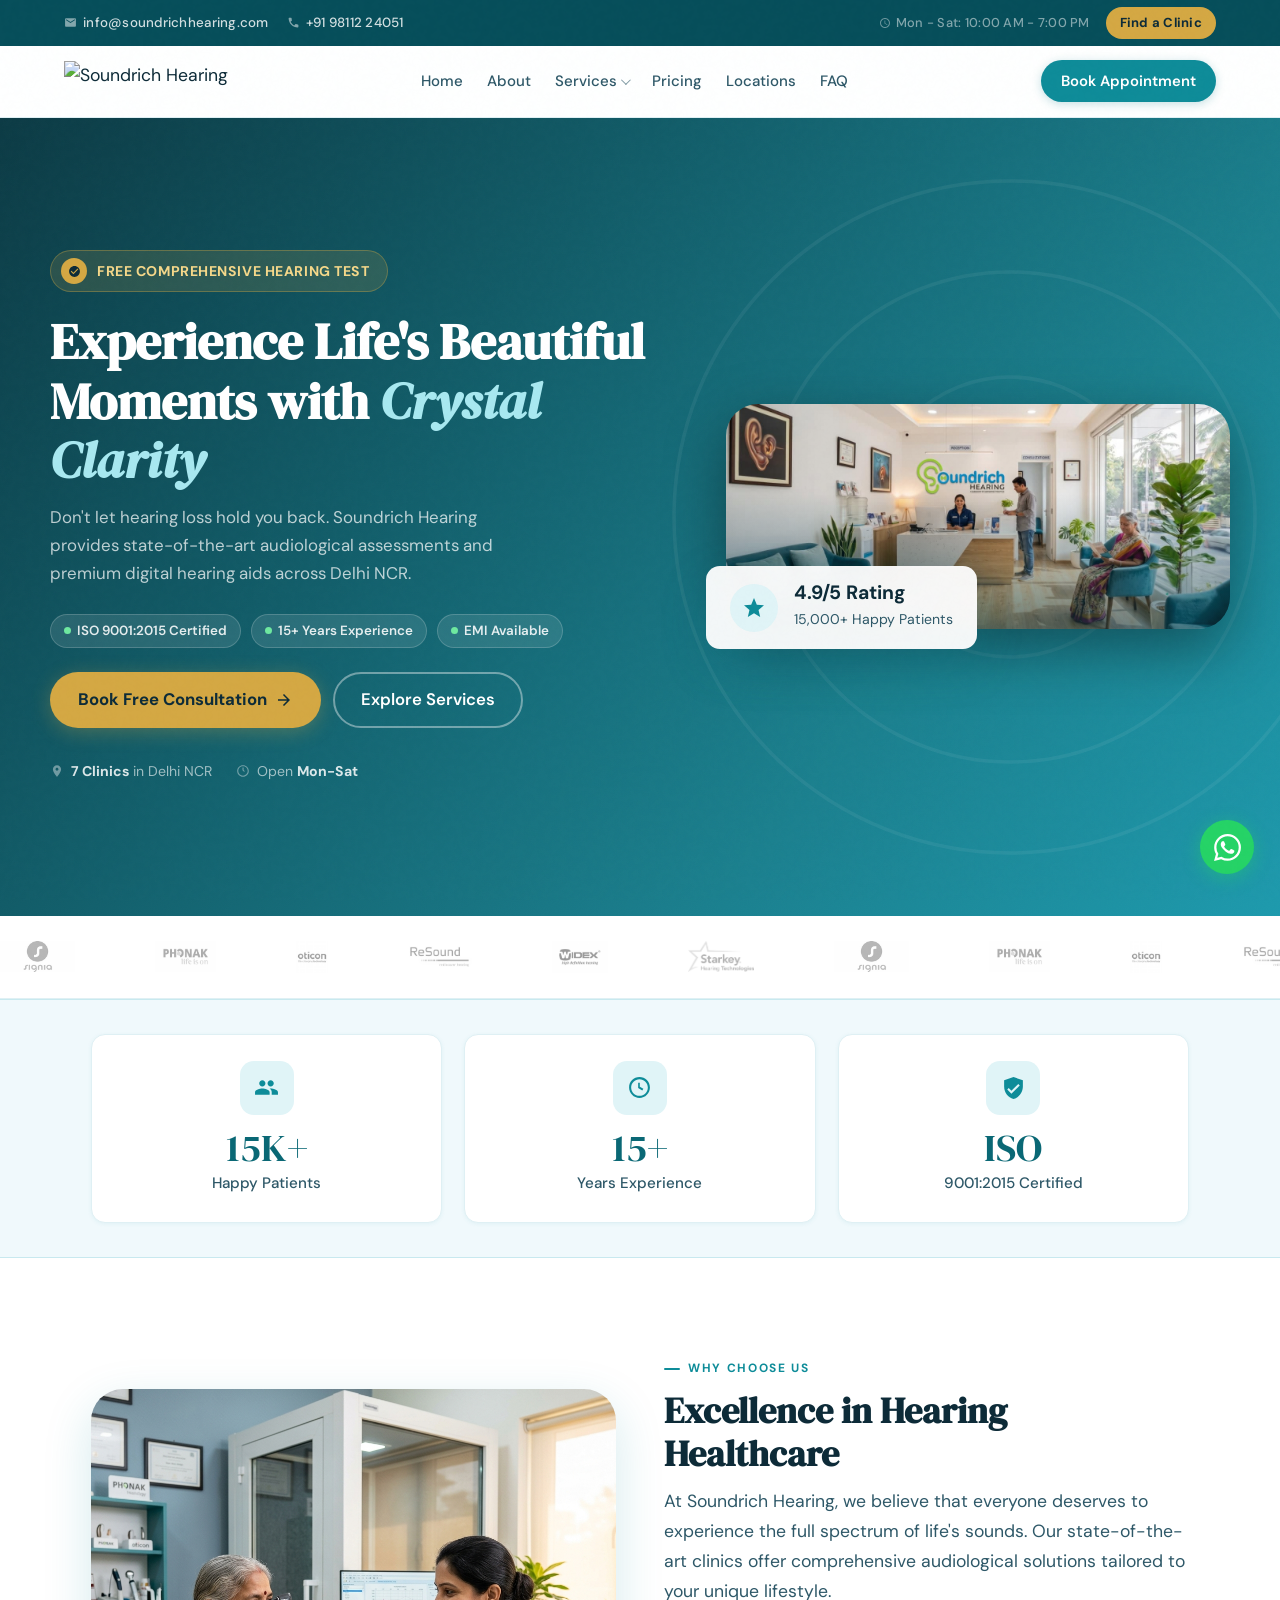
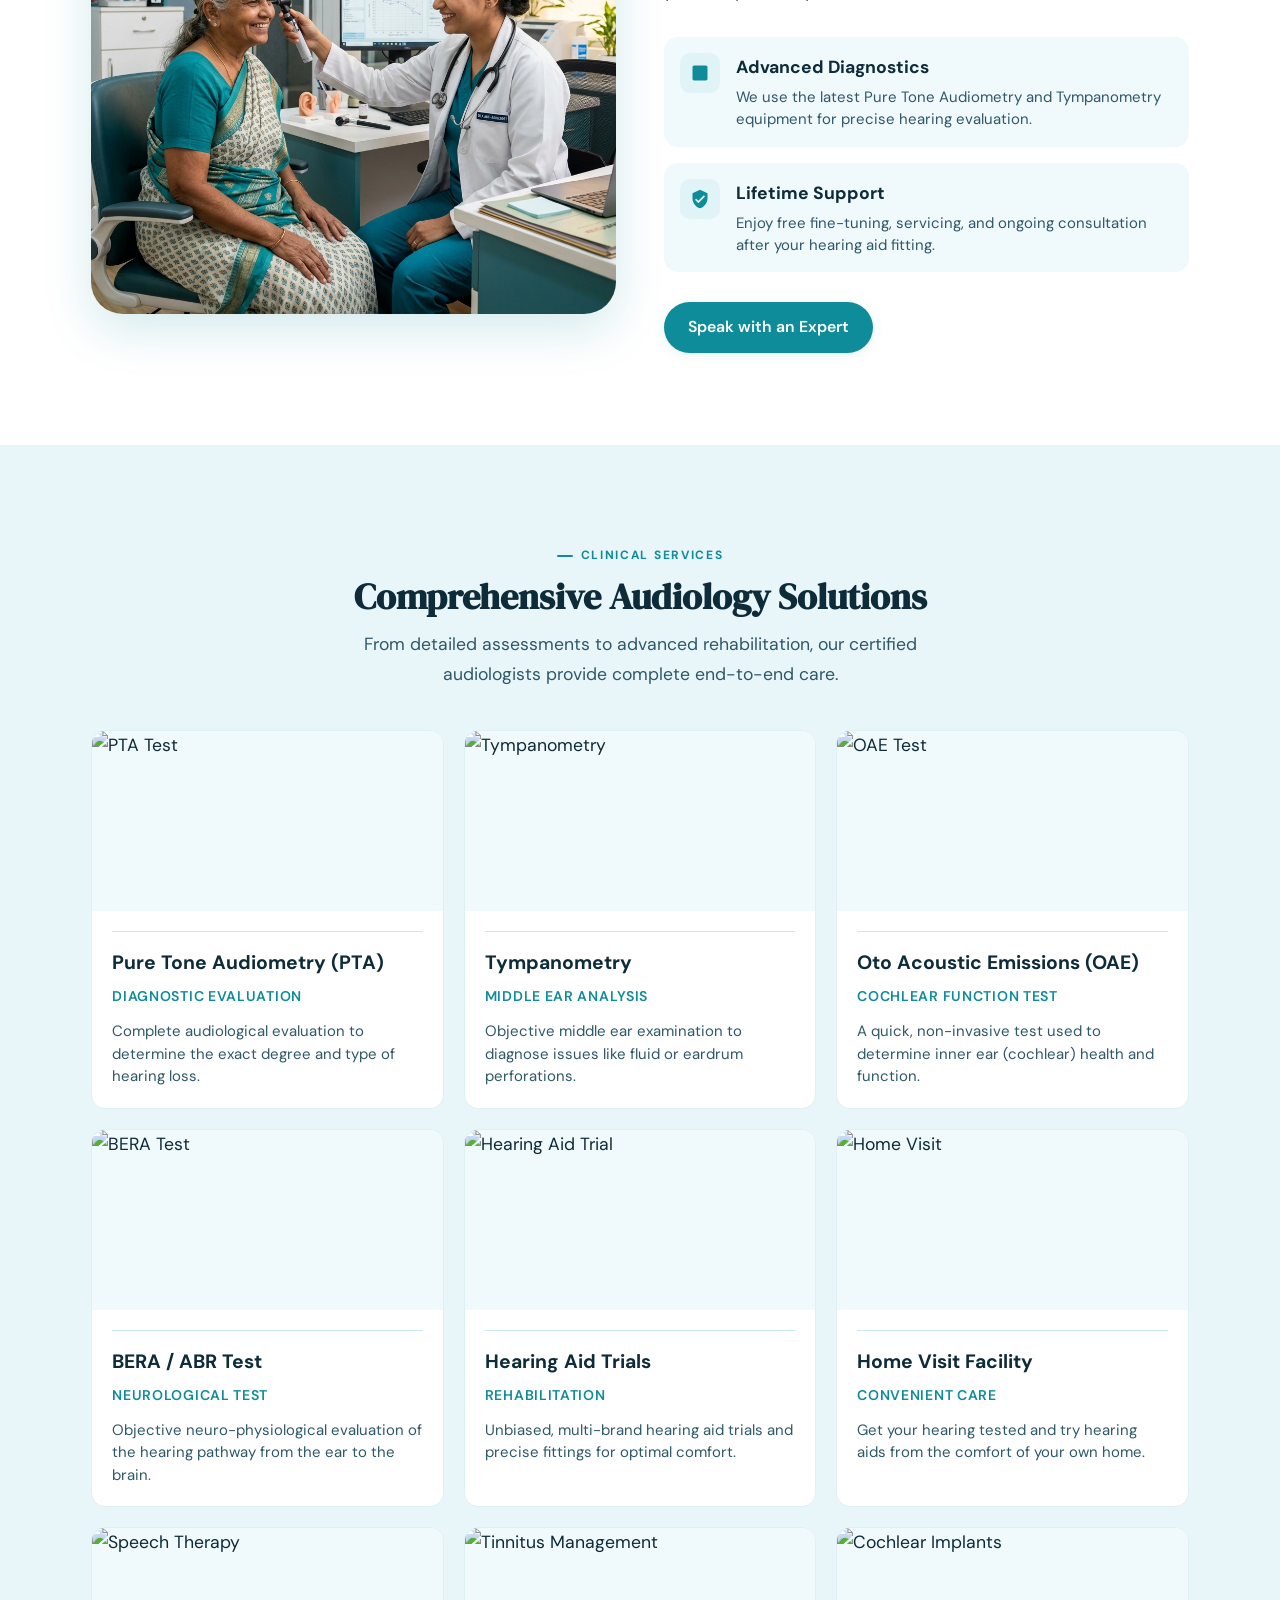
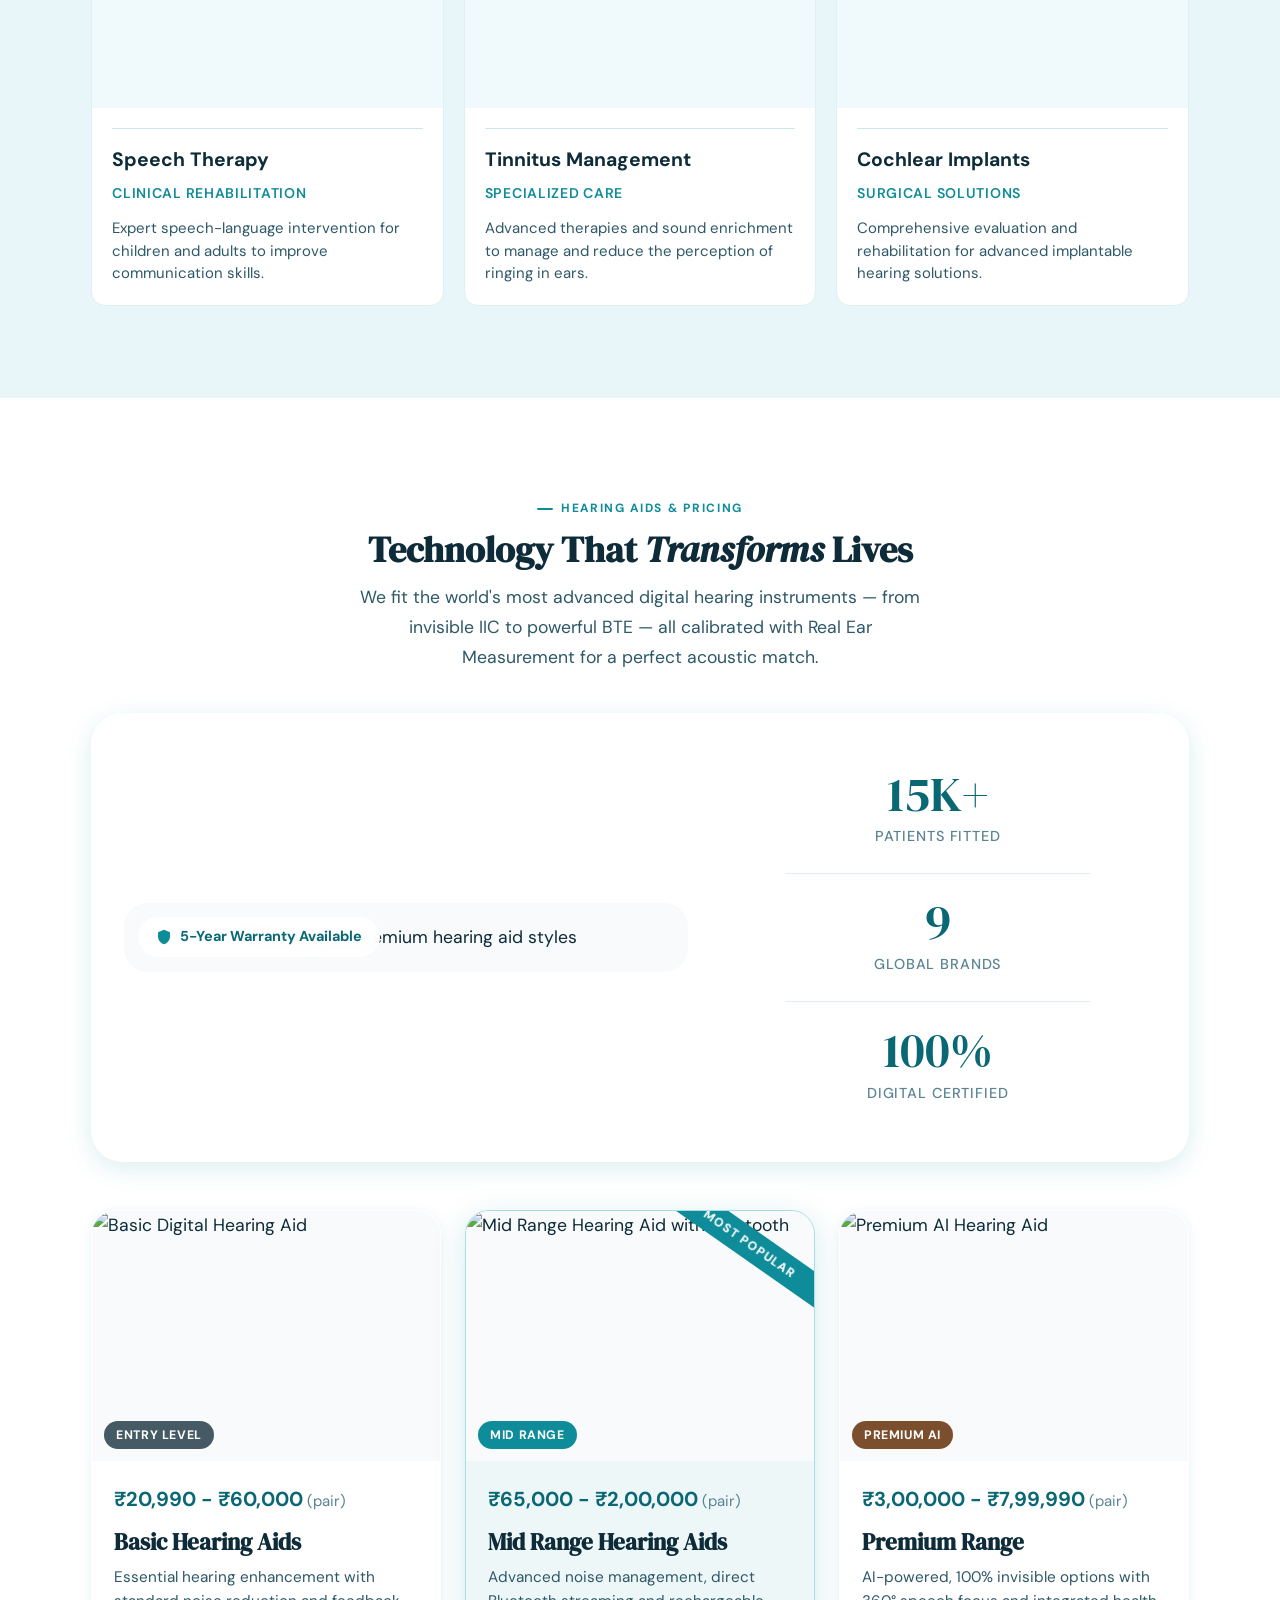
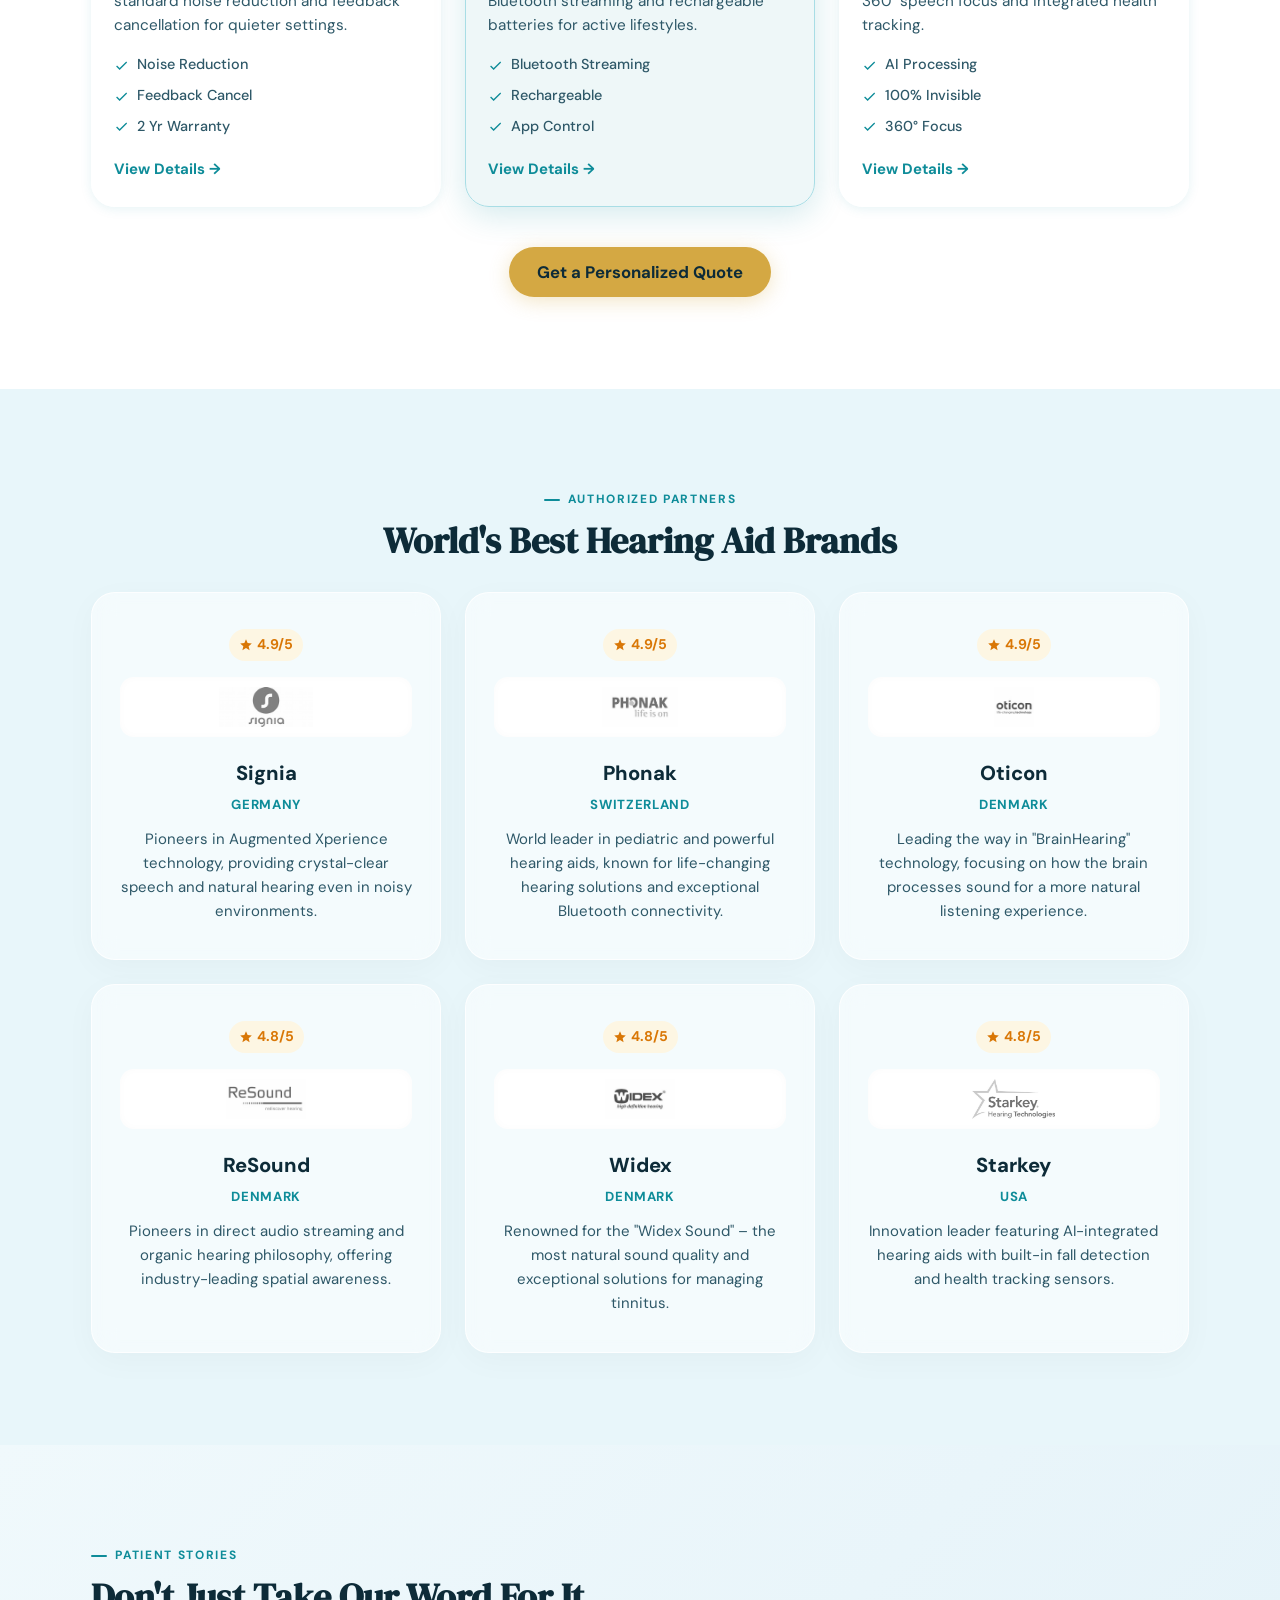
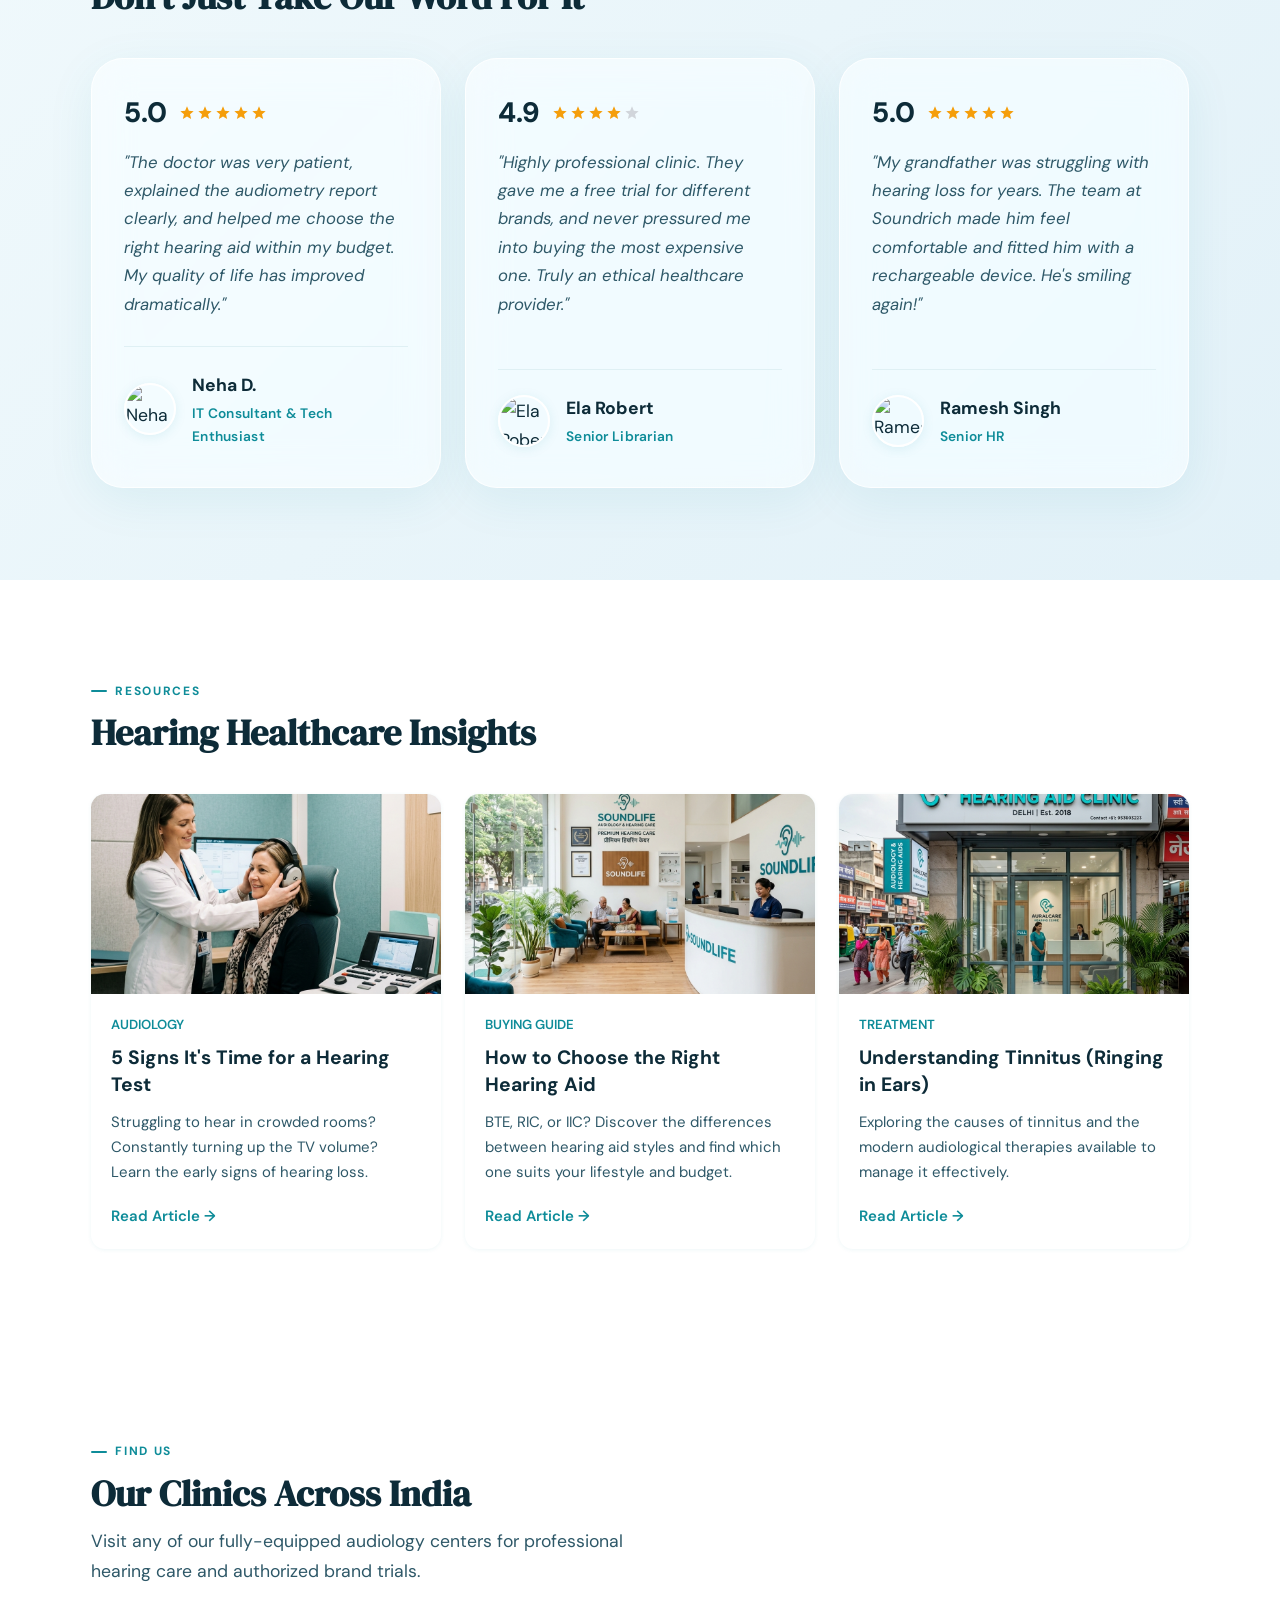
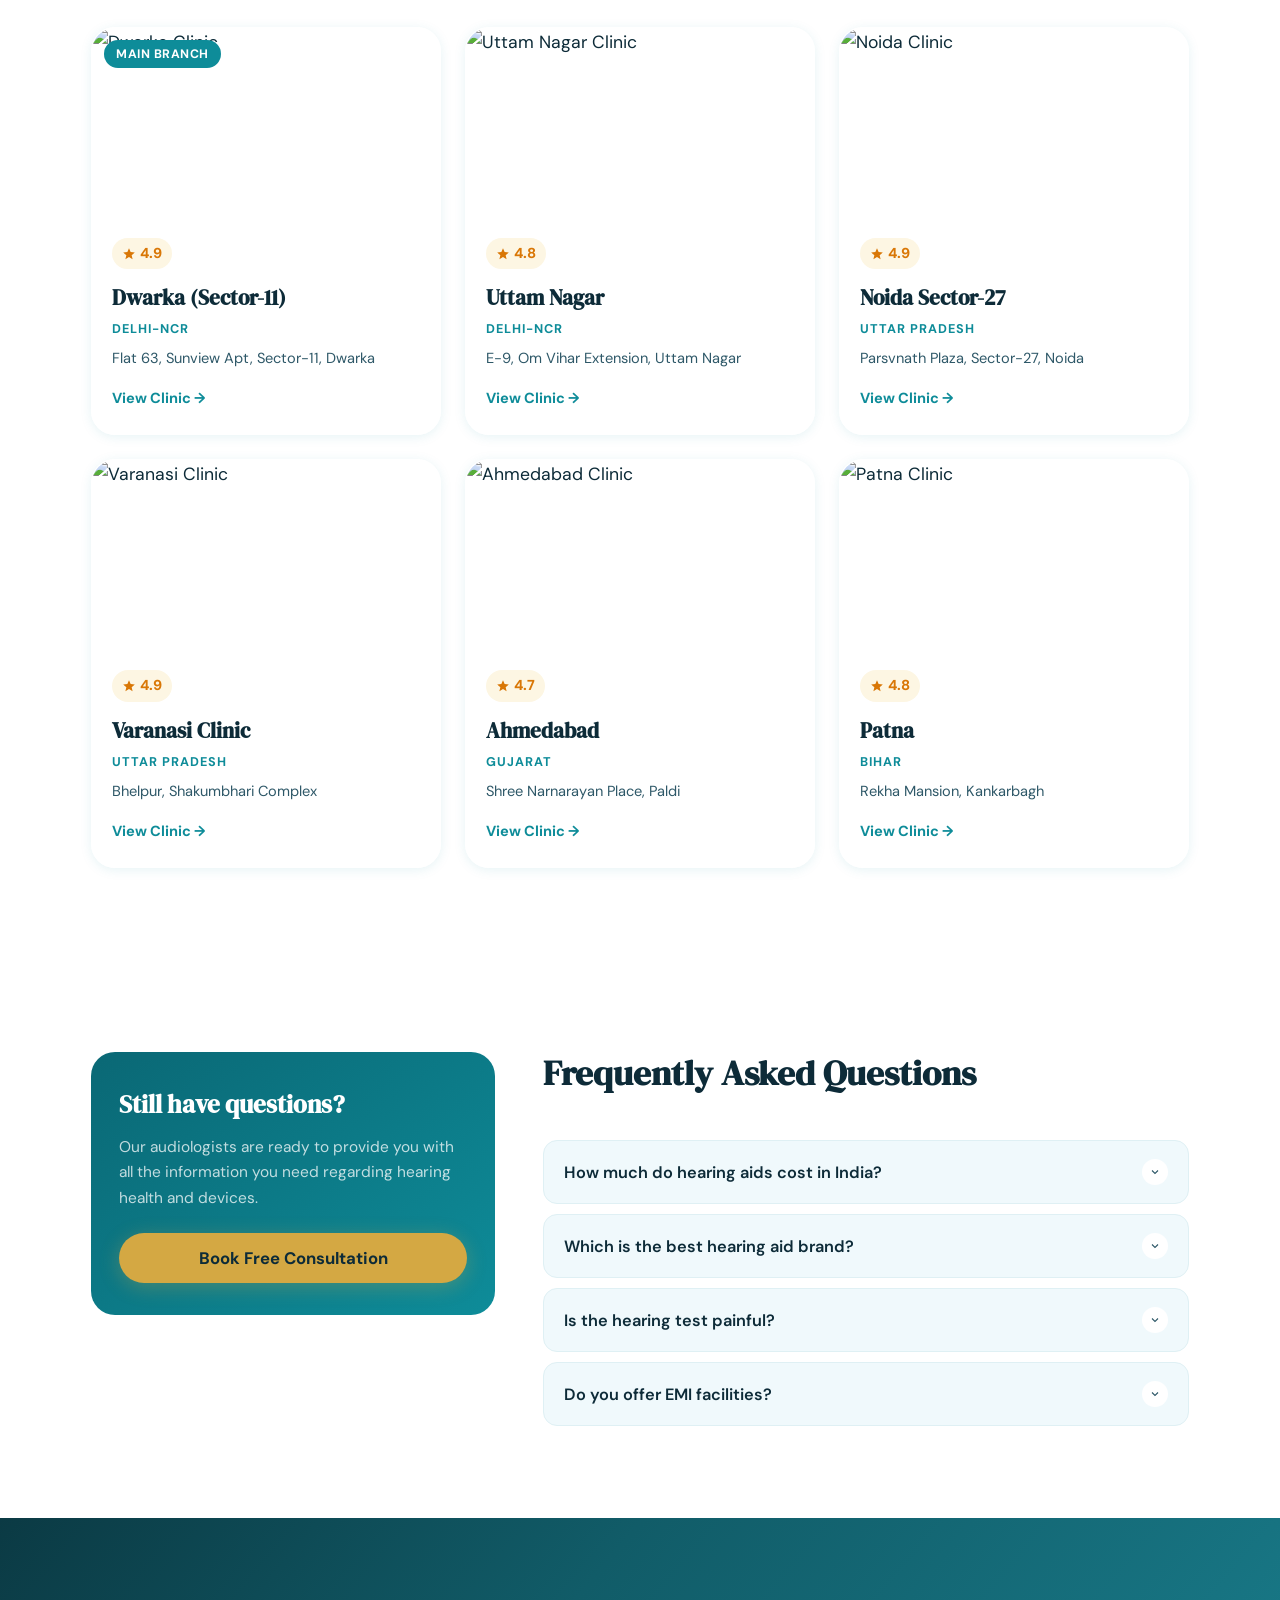
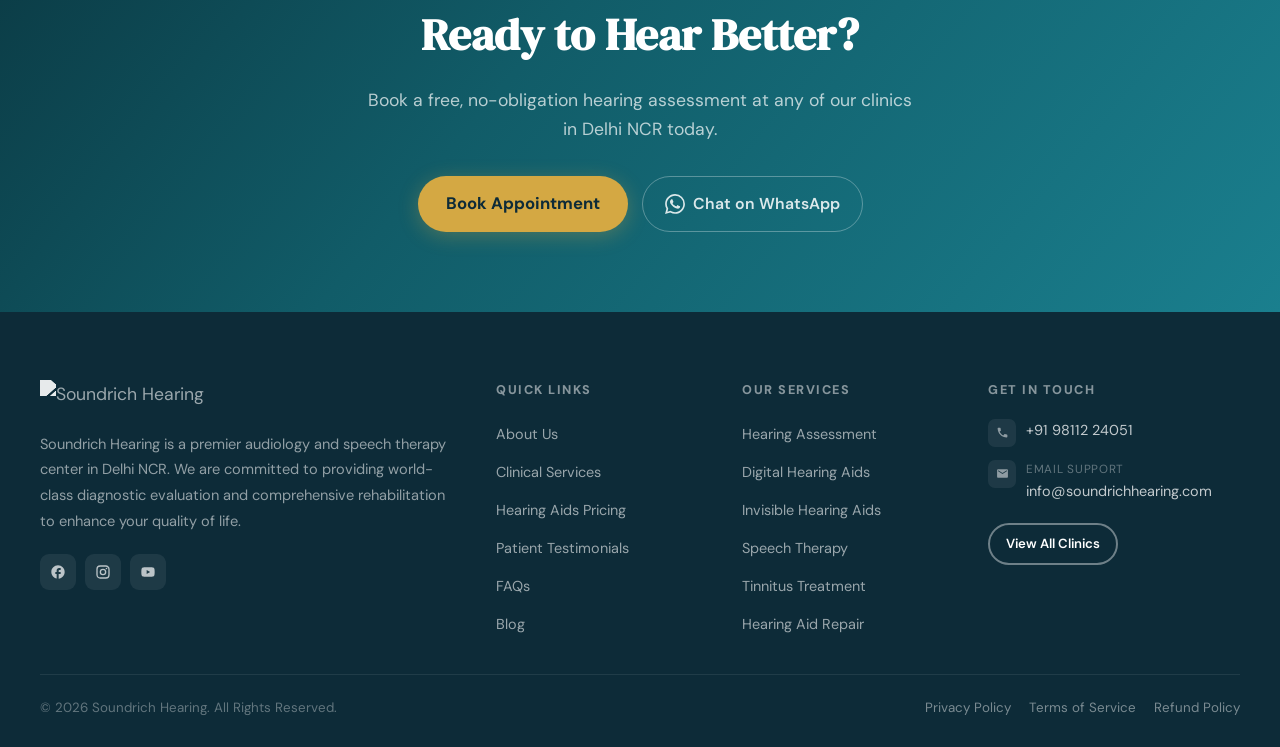
==== commit 98c2c98b: "style: optimize layout density, scale to 110%, and fix mobile hero spacing" ====
--- a/soundrichhearing.html
+++ b/soundrichhearing.html
@@ -156,6 +156,25 @@
     </div>
   </section>
 
+  <!-- Brand Ticker (New) -->
+  <section class="brand-ticker">
+    <div class="brand-ticker-inner">
+      <div class="ticker-item"><img src="images/signia.png" alt="Signia"></div>
+      <div class="ticker-item"><img src="images/phonak.png" alt="Phonak"></div>
+      <div class="ticker-item"><img src="images/oticon.png" alt="Oticon"></div>
+      <div class="ticker-item"><img src="images/resound.png" alt="ReSound"></div>
+      <div class="ticker-item"><img src="images/widex.png" alt="Widex"></div>
+      <div class="ticker-item"><img src="images/starkey.png" alt="Starkey"></div>
+      <!-- Duplicate for seamless loop -->
+      <div class="ticker-item"><img src="images/signia.png" alt="Signia"></div>
+      <div class="ticker-item"><img src="images/phonak.png" alt="Phonak"></div>
+      <div class="ticker-item"><img src="images/oticon.png" alt="Oticon"></div>
+      <div class="ticker-item"><img src="images/resound.png" alt="ReSound"></div>
+      <div class="ticker-item"><img src="images/widex.png" alt="Widex"></div>
+      <div class="ticker-item"><img src="images/starkey.png" alt="Starkey"></div>
+    </div>
+  </section>
+
   <!-- Trust Strip -->
   <section class="trust-strip">
     <div class="section-inner">
@@ -434,18 +453,22 @@
             <svg viewBox="0 0 24 24"><path d="M12 17.27L18.18 21l-1.64-7.03L22 9.24l-7.19-.61L12 2 9.19 8.63 2 9.24l5.46 4.73L5.82 21z"/></svg>
             4.9/5
           </div>
-          <div class="brand-logo-circ">SI</div>
+          <div class="brand-logo-wrap">
+            <img src="images/signia.png" alt="Signia Logo">
+          </div>
           <h3 class="brand-name">Signia</h3>
           <span class="brand-country">Germany</span>
           <p class="brand-info">Pioneers in Augmented Xperience technology, providing crystal-clear speech and natural hearing even in noisy environments.</p>
         </div>
-        
+
         <div class="brand-box">
           <div class="brand-rating">
             <svg viewBox="0 0 24 24"><path d="M12 17.27L18.18 21l-1.64-7.03L22 9.24l-7.19-.61L12 2 9.19 8.63 2 9.24l5.46 4.73L5.82 21z"/></svg>
             4.9/5
           </div>
-          <div class="brand-logo-circ">PH</div>
+          <div class="brand-logo-wrap">
+            <img src="images/phonak.png" alt="Phonak Logo">
+          </div>
           <h3 class="brand-name">Phonak</h3>
           <span class="brand-country">Switzerland</span>
           <p class="brand-info">World leader in pediatric and powerful hearing aids, known for life-changing hearing solutions and exceptional Bluetooth connectivity.</p>
@@ -456,7 +479,9 @@
             <svg viewBox="0 0 24 24"><path d="M12 17.27L18.18 21l-1.64-7.03L22 9.24l-7.19-.61L12 2 9.19 8.63 2 9.24l5.46 4.73L5.82 21z"/></svg>
             4.9/5
           </div>
-          <div class="brand-logo-circ">OT</div>
+          <div class="brand-logo-wrap">
+            <img src="images/oticon.png" alt="Oticon Logo">
+          </div>
           <h3 class="brand-name">Oticon</h3>
           <span class="brand-country">Denmark</span>
           <p class="brand-info">Leading the way in "BrainHearing" technology, focusing on how the brain processes sound for a more natural listening experience.</p>
@@ -467,7 +492,9 @@
             <svg viewBox="0 0 24 24"><path d="M12 17.27L18.18 21l-1.64-7.03L22 9.24l-7.19-.61L12 2 9.19 8.63 2 9.24l5.46 4.73L5.82 21z"/></svg>
             4.8/5
           </div>
-          <div class="brand-logo-circ">RS</div>
+          <div class="brand-logo-wrap">
+            <img src="images/resound.png" alt="ReSound Logo">
+          </div>
           <h3 class="brand-name">ReSound</h3>
           <span class="brand-country">Denmark</span>
           <p class="brand-info">Pioneers in direct audio streaming and organic hearing philosophy, offering industry-leading spatial awareness.</p>
@@ -478,7 +505,9 @@
             <svg viewBox="0 0 24 24"><path d="M12 17.27L18.18 21l-1.64-7.03L22 9.24l-7.19-.61L12 2 9.19 8.63 2 9.24l5.46 4.73L5.82 21z"/></svg>
             4.8/5
           </div>
-          <div class="brand-logo-circ">WI</div>
+          <div class="brand-logo-wrap">
+            <img src="images/widex.png" alt="Widex Logo">
+          </div>
           <h3 class="brand-name">Widex</h3>
           <span class="brand-country">Denmark</span>
           <p class="brand-info">Renowned for the "Widex Sound" – the most natural sound quality and exceptional solutions for managing tinnitus.</p>
@@ -489,7 +518,9 @@
             <svg viewBox="0 0 24 24"><path d="M12 17.27L18.18 21l-1.64-7.03L22 9.24l-7.19-.61L12 2 9.19 8.63 2 9.24l5.46 4.73L5.82 21z"/></svg>
             4.8/5
           </div>
-          <div class="brand-logo-circ">ST</div>
+          <div class="brand-logo-wrap">
+            <img src="images/starkey.png" alt="Starkey Logo">
+          </div>
           <h3 class="brand-name">Starkey</h3>
           <span class="brand-country">USA</span>
           <p class="brand-info">Innovation leader featuring AI-integrated hearing aids with built-in fall detection and health tracking sensors.</p>
--- a/css/style.css
+++ b/css/style.css
@@ -45,13 +45,14 @@
   --f-head: 'DM Serif Display', Georgia, serif;
   --f-body: 'DM Sans', system-ui, -apple-system, sans-serif;
   
-  /* Radius & Spacing */
-  --r-sm: 8px;
-  --r-md: 16px;
+  /* Radius & Spacing — Scaled to ~110% of original feel */
+  --r-sm: 7px;
+  --r-md: 14px;
   --r-lg: 24px;
   --r-xl: 32px;
-  --nav-h: 70px;
-  --sec-pad: clamp(60px, 8vw, 96px);
+  --nav-h: 72px;
+  --sec-pad: clamp(55px, 8vw, 92px);
+  --max-w: 1400px;
 }
 
 /* ==========================================================================
@@ -64,7 +65,7 @@
 }
 html {
   scroll-behavior: smooth;
-  font-size: 16px;
+  font-size: 17.6px; /* Scaled to 110% of 16px */
 }
 body {
   font-family: var(--f-body);
@@ -125,9 +126,9 @@
 .reveal-d4 { transition-delay: 0.32s; }
 
 .section-inner {
-  max-width: 1200px;
+  max-width: var(--max-w);
   margin: 0 auto;
-  padding: 0 24px;
+  padding: 0 clamp(20px, 4vw, 60px); /* Slightly tighter horizontal padding */
 }
 
 /* ==========================================================================
@@ -202,22 +203,22 @@
   padding: var(--sec-pad) 0;
 }
 .section-header {
-  margin-bottom: 52px;
+  margin-bottom: 40px; /* Reduced from 52px */
 }
 .section-label {
   display: inline-flex;
   align-items: center;
   gap: 8px;
-  font-size: 0.71rem;
+  font-size: 0.68rem; /* Slightly smaller label */
   font-weight: 700;
   letter-spacing: 0.14em;
   text-transform: uppercase;
   color: var(--teal);
-  margin-bottom: 12px;
+  margin-bottom: 10px;
 }
 .section-label::before {
   content: '';
-  width: 18px;
+  width: 16px;
   height: 2px;
   background: var(--teal);
   border-radius: 1px;
@@ -225,10 +226,10 @@
 }
 .section-title {
   font-family: var(--f-head);
-  font-size: clamp(1.75rem, 3vw, 2.5rem);
+  font-size: clamp(1.65rem, 2.8vw, 2.3rem); /* Scaled down slightly */
   color: var(--charcoal);
   line-height: 1.2;
-  margin-bottom: 14px;
+  margin-bottom: 12px;
 }
 .section-sub {
   font-size: 1rem;
@@ -539,10 +540,11 @@
 .hero {
   position: relative;
   overflow: hidden;
-  min-height: 90vh;
+  min-height: calc(100vh - var(--nav-h) - 30px);
   display: flex;
   align-items: center;
   background: linear-gradient(130deg, #0b3a44 0%, #115c68 35%, #1a7f8e 70%, #1d9aad 100%);
+  padding: 30px 0; /* Tighter padding */
 }
 .hero::before {
   content: '';
@@ -575,13 +577,14 @@
 .hero-inner {
   position: relative;
   z-index: 1;
-  max-width: 1200px;
+  max-width: 1320px; /* Tighter container */
   margin: 0 auto;
   width: 100%;
   display: grid;
-  grid-template-columns: 1fr 1fr;
-  gap: 56px;
-  align-items: center;
+  grid-template-columns: 1.1fr 0.9fr;
+  gap: 64px; /* Reduced gap from 80px */
+  align-items: center;
+  padding: 15px 50px;
 }
 .hero-offer-pill {
   display: inline-flex;
@@ -642,21 +645,21 @@
 }
 .hero h1 {
   font-family: var(--f-head);
-  font-size: clamp(2.1rem, 4.2vw, 3.3rem);
+  font-size: clamp(2rem, 4vw, 3.1rem); /* Scaled down slightly */
   line-height: 1.16;
   color: white;
-  margin-bottom: 16px;
+  margin-bottom: 14px;
 }
 .hero h1 em {
   font-style: italic;
   color: #a8e8f0;
 }
 .hero-sub {
-  font-size: 1rem;
+  font-size: 0.96rem; /* Slightly smaller subtext */
   color: rgba(255, 255, 255, 0.72);
-  margin-bottom: 30px;
-  max-width: 470px;
-  line-height: 1.7;
+  margin-bottom: 26px;
+  max-width: 450px;
+  line-height: 1.65;
 }
 .hero-actions {
   display: flex;
@@ -693,12 +696,13 @@
   position: relative;
   border-radius: var(--r-xl);
   overflow: hidden;
-  box-shadow: 0 20px 60px rgba(0, 0, 0, 0.3);
-  transform: perspective(1000px) rotateY(-5deg) rotateX(2deg);
-  transition: transform 0.5s ease;
+  box-shadow: 0 20px 60px rgba(0, 0, 0, 0.4);
+  transition: transform 0.6s cubic-bezier(0.165, 0.84, 0.44, 1);
+  width: 100%;
+  max-width: 540px;
 }
 .hero-img-wrap:hover {
-  transform: perspective(1000px) rotateY(0deg) rotateX(0deg);
+  transform: scale(1.02);
 }
 .hero-img-wrap img {
   width: 100%;
@@ -756,7 +760,7 @@
   background: var(--mist);
   border-top: 1px solid var(--border);
   border-bottom: 1px solid var(--border);
-  padding: 44px 0;
+  padding: 34px 0; /* Reduced from 44px */
 }
 .trust-strip .section-inner {
   display: grid;
@@ -797,10 +801,10 @@
 .trust-card:hover .tc-icon svg { fill: white; }
 .tc-num {
   font-family: var(--f-head);
-  font-size: 2.5rem;
+  font-size: 2.2rem; /* Reduced from 2.5rem */
   color: var(--teal-dark);
   line-height: 1;
-  margin-bottom: 6px;
+  margin-bottom: 4px;
 }
 .tc-label {
   font-size: 0.86rem;
@@ -813,7 +817,7 @@
 .services-grid {
   display: grid;
   grid-template-columns: repeat(3, 1fr);
-  gap: 24px;
+  gap: 20px; /* Reduced from 24px */
 }
 .svc-card {
   background: white;
@@ -879,7 +883,7 @@
 .why-grid {
   display: grid;
   grid-template-columns: 1fr 1fr;
-  gap: 64px;
+  gap: 48px; /* Reduced from 64px */
   align-items: center;
 }
 .why-img {
@@ -1115,7 +1119,7 @@
 .brands-grid {
   display: grid;
   grid-template-columns: repeat(3, 1fr);
-  gap: 30px;
+  gap: 24px; /* Reduced from 30px */
 }
 .brand-box {
   background: rgba(255, 255, 255, 0.5);
@@ -1152,23 +1156,28 @@
   margin-bottom: 16px;
 }
 .brand-rating svg { width: 14px; height: 14px; fill: currentColor; }
-.brand-logo-circ {
-  width: 56px;
-  height: 56px;
-  border-radius: 50%;
-  background: var(--mist);
-  color: var(--teal-dark);
-  display: flex;
-  align-items: center;
-  justify-content: center;
-  margin: 0 auto 16px;
-  font-size: 1.4rem;
-  font-weight: 800;
-  transition: background 0.3s, color 0.3s;
-}
-.brand-box:hover .brand-logo-circ { 
-  background: var(--teal-mid);
-  color: white;
+.brand-logo-wrap {
+  width: 100%;
+  height: 60px;
+  display: flex;
+  align-items: center;
+  justify-content: center;
+  margin-bottom: 20px;
+  background: white;
+  border-radius: var(--r-md);
+  padding: 10px;
+  box-shadow: inset 0 0 10px rgba(0,0,0,0.02);
+}
+.brand-logo-wrap img {
+  max-width: 140px;
+  max-height: 40px;
+  object-fit: contain;
+  filter: grayscale(1) opacity(0.7);
+  transition: all 0.4s cubic-bezier(0.4, 0, 0.2, 1);
+}
+.brand-box:hover .brand-logo-wrap img {
+  filter: grayscale(0) opacity(1);
+  transform: scale(1.08);
 }
 .brand-name {
   font-size: 1.15rem;
@@ -1177,18 +1186,64 @@
   margin-bottom: 4px;
 }
 .brand-country {
-  font-size: 0.8rem;
-  color: var(--slate-light);
+  font-size: 0.75rem;
+  color: var(--teal);
+  font-weight: 700;
   margin-bottom: 12px;
   text-transform: uppercase;
-  letter-spacing: 0.5px;
+  letter-spacing: 0.05em;
 }
 .brand-info {
   font-size: 0.85rem;
   color: var(--slate);
-  line-height: 1.5;
+  line-height: 1.6;
   flex: 1;
 }
+
+/* Brand Ticker */
+.brand-ticker {
+  background: white;
+  padding: 25px 0;
+  border-bottom: 1px solid var(--border-soft);
+  overflow: hidden;
+  position: relative;
+  z-index: 10;
+}
+.brand-ticker-inner {
+  display: flex;
+  align-items: center;
+  gap: 80px;
+  animation: tickerScroll 40s linear infinite;
+  width: max-content;
+}
+.brand-ticker-inner:hover {
+  animation-play-state: paused;
+}
+.ticker-item {
+  height: 32px;
+  flex-shrink: 0;
+  display: flex;
+  align-items: center;
+  justify-content: center;
+}
+.ticker-item img {
+  height: 100%;
+  width: auto;
+  max-width: 140px;
+  object-fit: contain;
+  filter: grayscale(1) opacity(0.4);
+  transition: all 0.3s ease;
+}
+.ticker-item:hover img {
+  filter: grayscale(0) opacity(0.9);
+  transform: scale(1.05);
+}
+
+@keyframes tickerScroll {
+  0% { transform: translateX(0); }
+  100% { transform: translateX(-50%); }
+}
+
 
 /* Blog */
 .blog { background: white; }
@@ -1314,7 +1369,7 @@
 .faq-wrap {
   display: grid;
   grid-template-columns: 1fr 1.6fr;
-  gap: 64px;
+  gap: 48px; /* Reduced from 64px */
   align-items: start;
 }
 .faq-sidebar { position: sticky; top: calc(var(--nav-h) + 24px); }
@@ -1411,8 +1466,8 @@
   margin: 0 auto;
   display: grid;
   grid-template-columns: 2fr 1fr 1fr 1.2fr;
-  gap: 48px;
-  margin-bottom: 48px;
+  gap: 36px; /* Reduced from 48px */
+  margin-bottom: 36px;
 }
 .footer-logo { display: flex; align-items: center; gap: 10px; margin-bottom: 16px; }
 .footer-logo-img { height: 36px; width: auto; filter: brightness(0) invert(1); opacity: 0.9; }
@@ -1611,10 +1666,20 @@
 .modal-content ul { padding-left: 20px; margin-bottom: 16px; font-size: 0.9rem; color: var(--slate); }
 .modal-content li { margin-bottom: 8px; }
 
-/* Responsive Refinements */
+@media (min-width: 1441px) {
+  :root { --max-w: 1540px; }
+  .hero-inner { max-width: 1600px; gap: 100px; }
+  .brands-grid, .pricing-grid, .locations-grid { gap: 40px; }
+}
+
+@media (max-width: 1440px) {
+  .section-inner { max-width: 1200px; }
+  .hero-inner { max-width: 1320px; gap: 60px; }
+}
+
 @media (max-width: 1200px) {
-  .section-inner { max-width: 960px; }
-  .pricing-grid, .locations-grid, .test-grid { gap: 20px; }
+  .section-inner { max-width: 100%; padding: 0 32px; }
+  .pricing-grid, .locations-grid, .test-grid { gap: 24px; }
 }
 
 @media (max-width: 1100px) {
@@ -1627,10 +1692,24 @@
 }
 
 @media (max-width: 900px) {
-  .hero-inner { grid-template-columns: 1fr; gap: 40px; text-align: center; }
+  .hero-inner { grid-template-columns: 1fr; gap: 40px; text-align: center; padding: 60px 20px 40px; }
   .hero-trust-row, .hero-actions, .hero-quick-info { justify-content: center; }
-  .hero { min-height: auto; padding: 100px 20px 80px; }
-  .hero-visual { display: none; }
+  .hero { min-height: auto; }
+  .hero-visual { display: flex; order: 2; margin-top: 10px; }
+  .hero-content { order: 1; }
+  .hero-float-card { 
+    bottom: 10px; 
+    left: 10px; 
+    transform: scale(0.8); 
+    transform-origin: left bottom;
+    padding: 10px 14px;
+    max-width: 240px;
+    gap: 12px;
+  }
+  .hfc-icon { width: 36px; height: 36px; }
+  .hfc-icon svg { width: 18px; height: 18px; }
+  .hfc-text strong { font-size: 0.95rem; }
+  .hfc-text span { font-size: 0.75rem; }
   .hero-rings { right: auto; left: 50%; transform: translate(-50%, -50%); width: 500px; height: 500px; }
   @keyframes ringPulse {
     0%, 100% { opacity: 0.055; transform: translate(-50%, -50%) scale(1); }
@@ -1646,7 +1725,7 @@
 
 @media (max-width: 768px) {
   :root { --nav-h: 64px; }
-  section { padding: 60px 20px; }
+  section { padding: 40px 20px; }
   .topbar-hours { display: none; }
   .topbar-inner { justify-content: center; gap: 12px; }
   .nav-links, .nav-btn { display: none; }
@@ -1682,9 +1761,12 @@
   .phi-num { font-size: 2.2rem; }
   .brand-box { padding: 24px 20px; }
   .test-card { padding: 30px 24px; }
-  .brands-grid { grid-template-columns: 1fr; }
+  .brands-grid { grid-template-columns: 1fr; gap: 24px; }
   .topbar-contacts { flex-direction: column; align-items: center; gap: 6px; }
   .topbar-cta { display: none; }
+  .consult-box { width: 96%; max-height: 90vh; }
+  .consult-header { padding: 32px 20px 20px; }
+  .consult-form { padding: 20px; }
 }
 
 /* ==========================================================================
@@ -1808,18 +1890,17 @@
 }
 .pcv2-img-wrap { 
   position: relative; 
-  height: 220px; 
+  height: 250px; 
   overflow: hidden; 
   background: #f8fafb;
   display: flex;
   align-items: center;
   justify-content: center;
-  padding: 15px;
 }
 .pcv2-img-wrap img { 
-  max-width: 100%; 
-  max-height: 100%; 
-  object-fit: contain; 
+  width: 100%; 
+  height: 100%; 
+  object-fit: cover; 
   transition: transform 0.4s ease; 
 }
 .price-card-v2:hover .pcv2-img-wrap img { transform: scale(1.05); }
@@ -2054,7 +2135,7 @@
 .consult-close svg { width: 18px; height: 18px; fill: var(--slate); }
 
 .consult-header {
-  padding: 44px 44px 30px;
+  padding: 32px 36px 24px; /* Reduced from 44/44/30 */
   background: linear-gradient(to bottom, rgba(14, 140, 153, 0.04) 0%, transparent 100%);
   border-bottom: 1px solid rgba(14, 140, 153, 0.08);
 }
@@ -2092,7 +2173,7 @@
 }
 
 .consult-form {
-  padding: 34px 44px 44px;
+  padding: 28px 36px 36px; /* Reduced from 34/44/44 */
 }
 .cf-row {
   display: grid;
